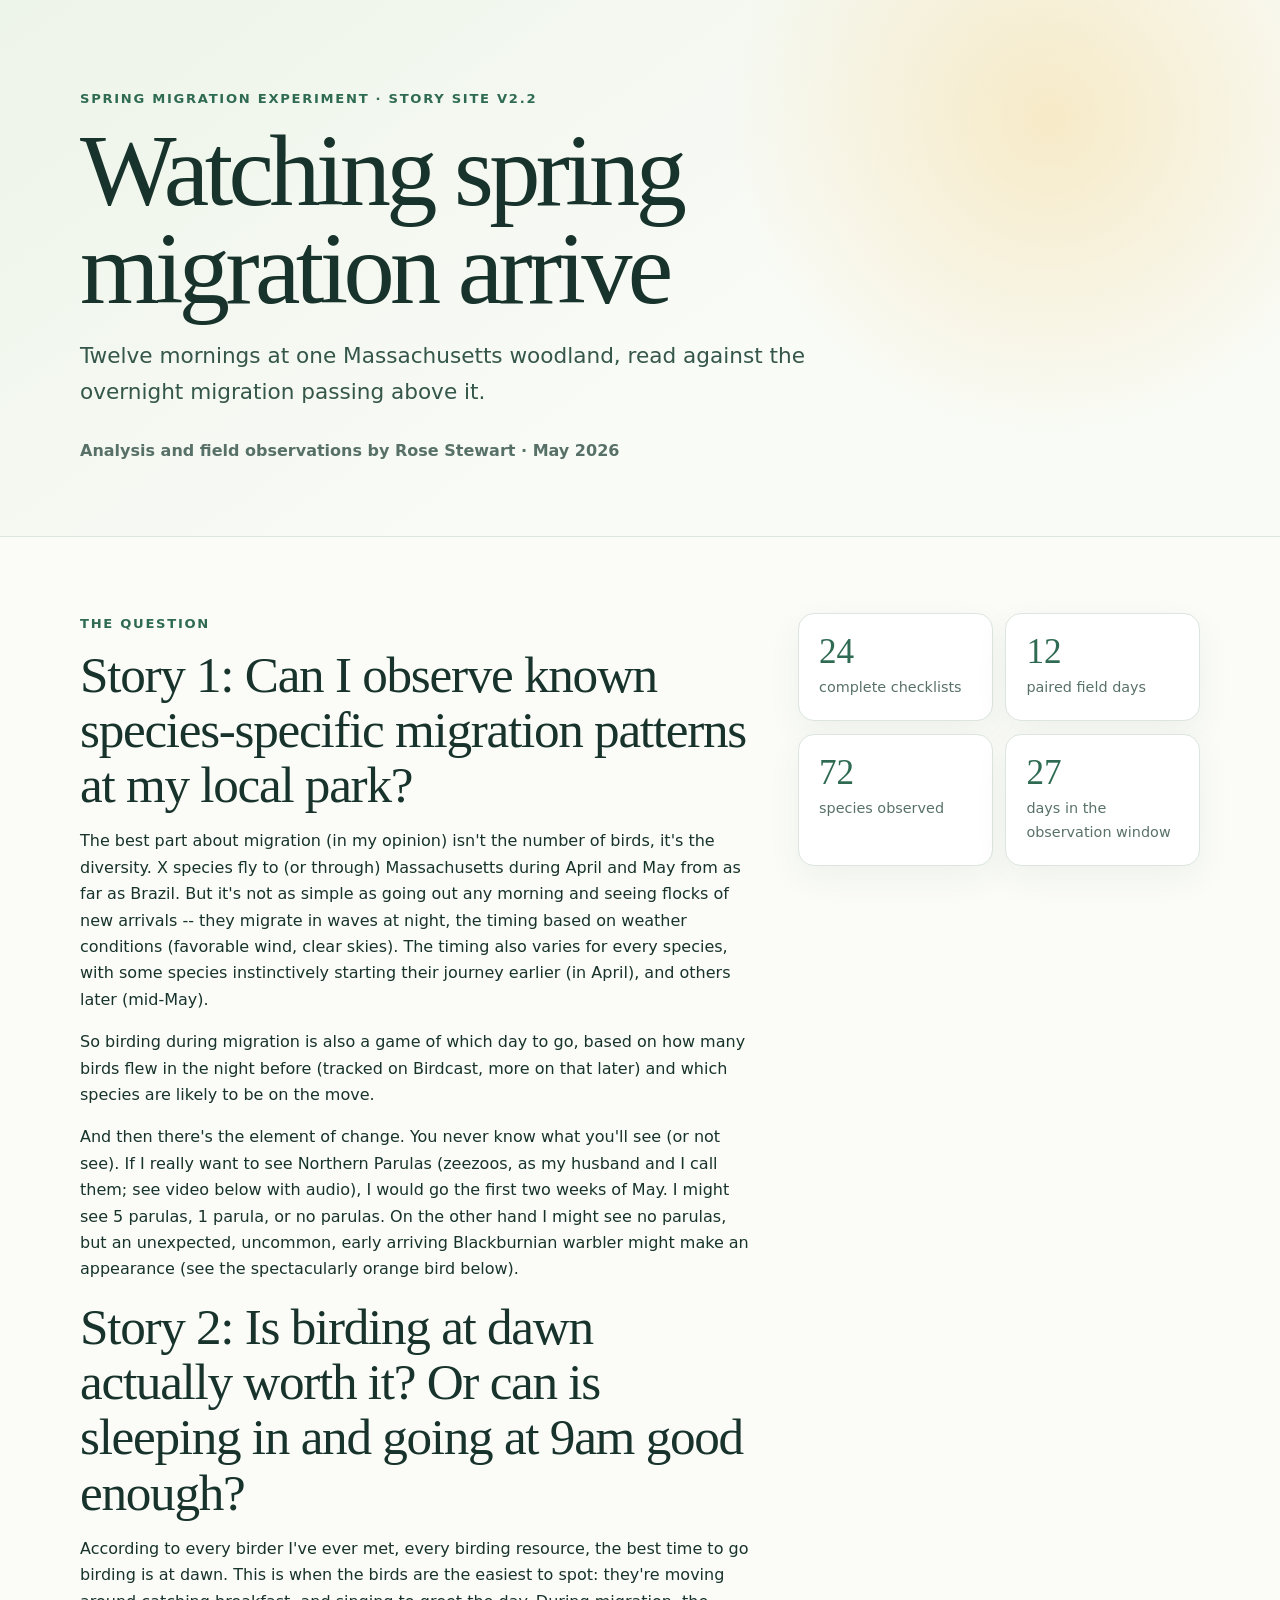
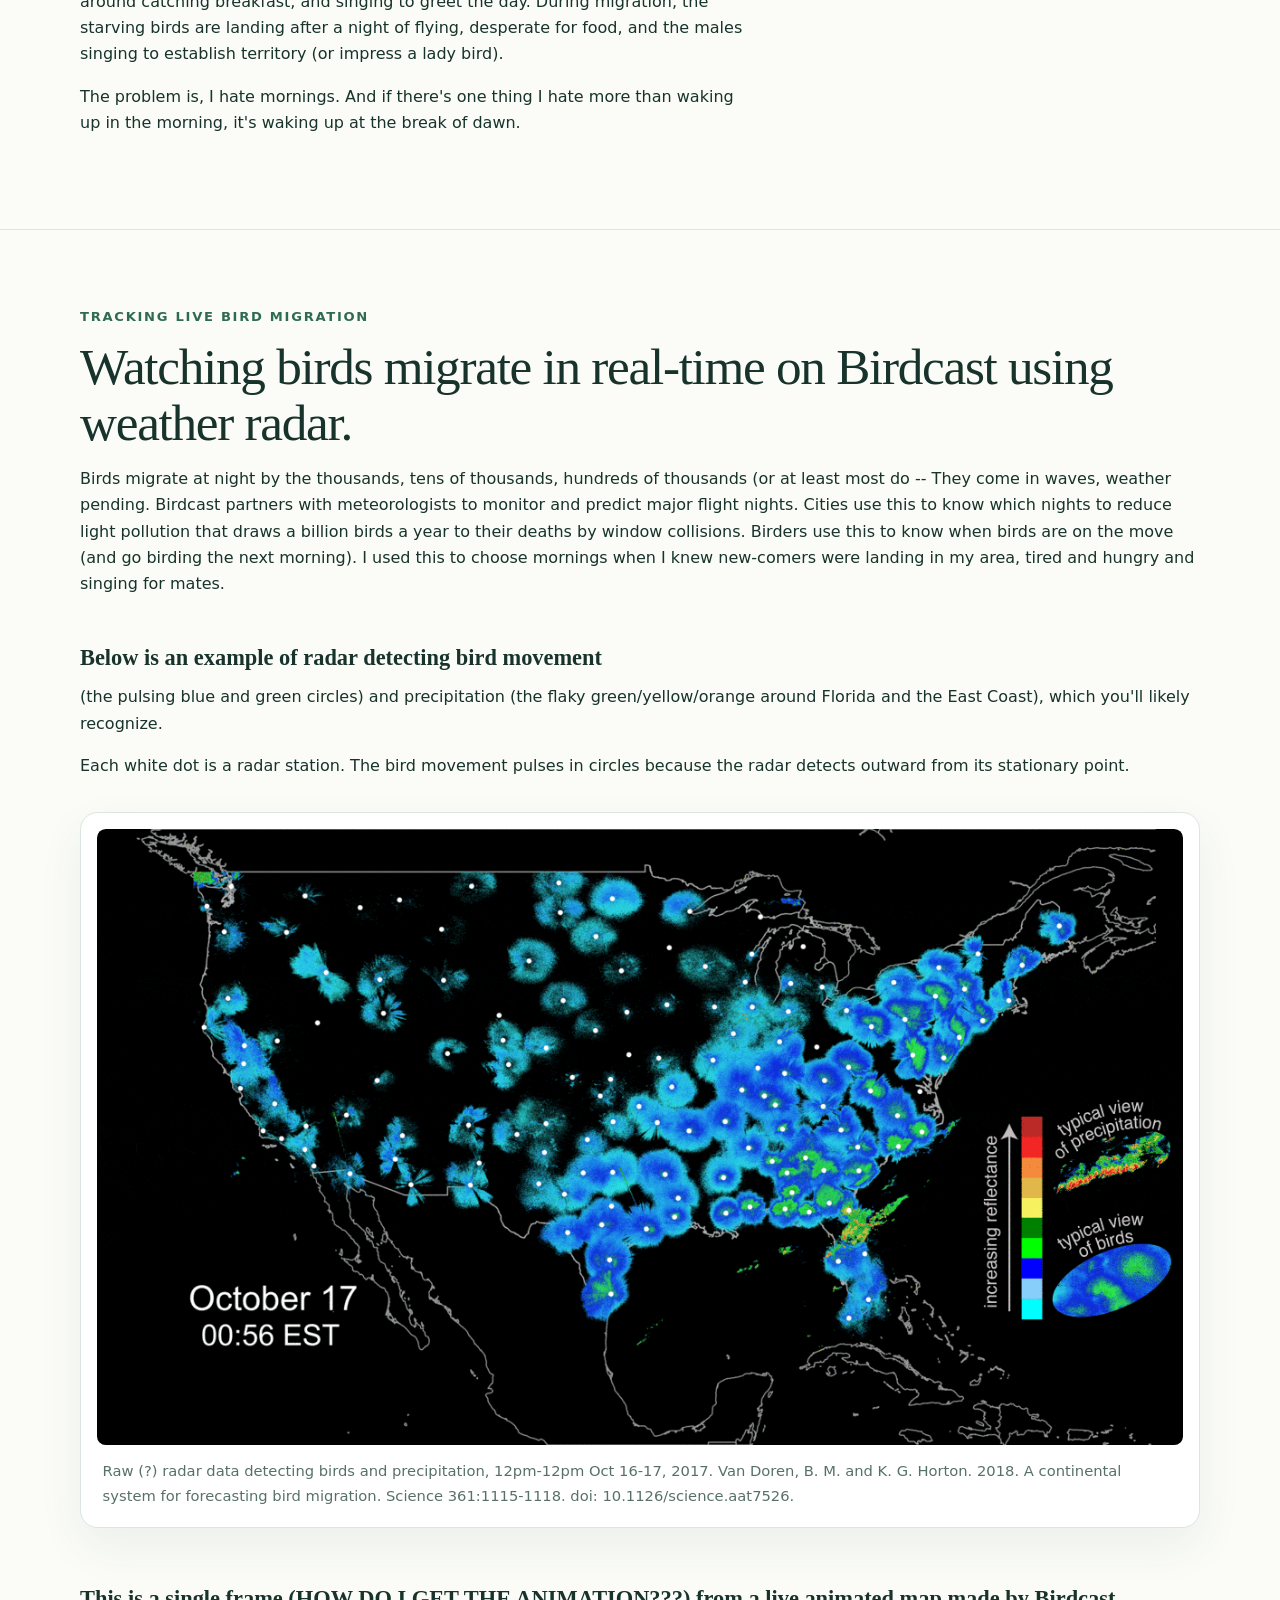
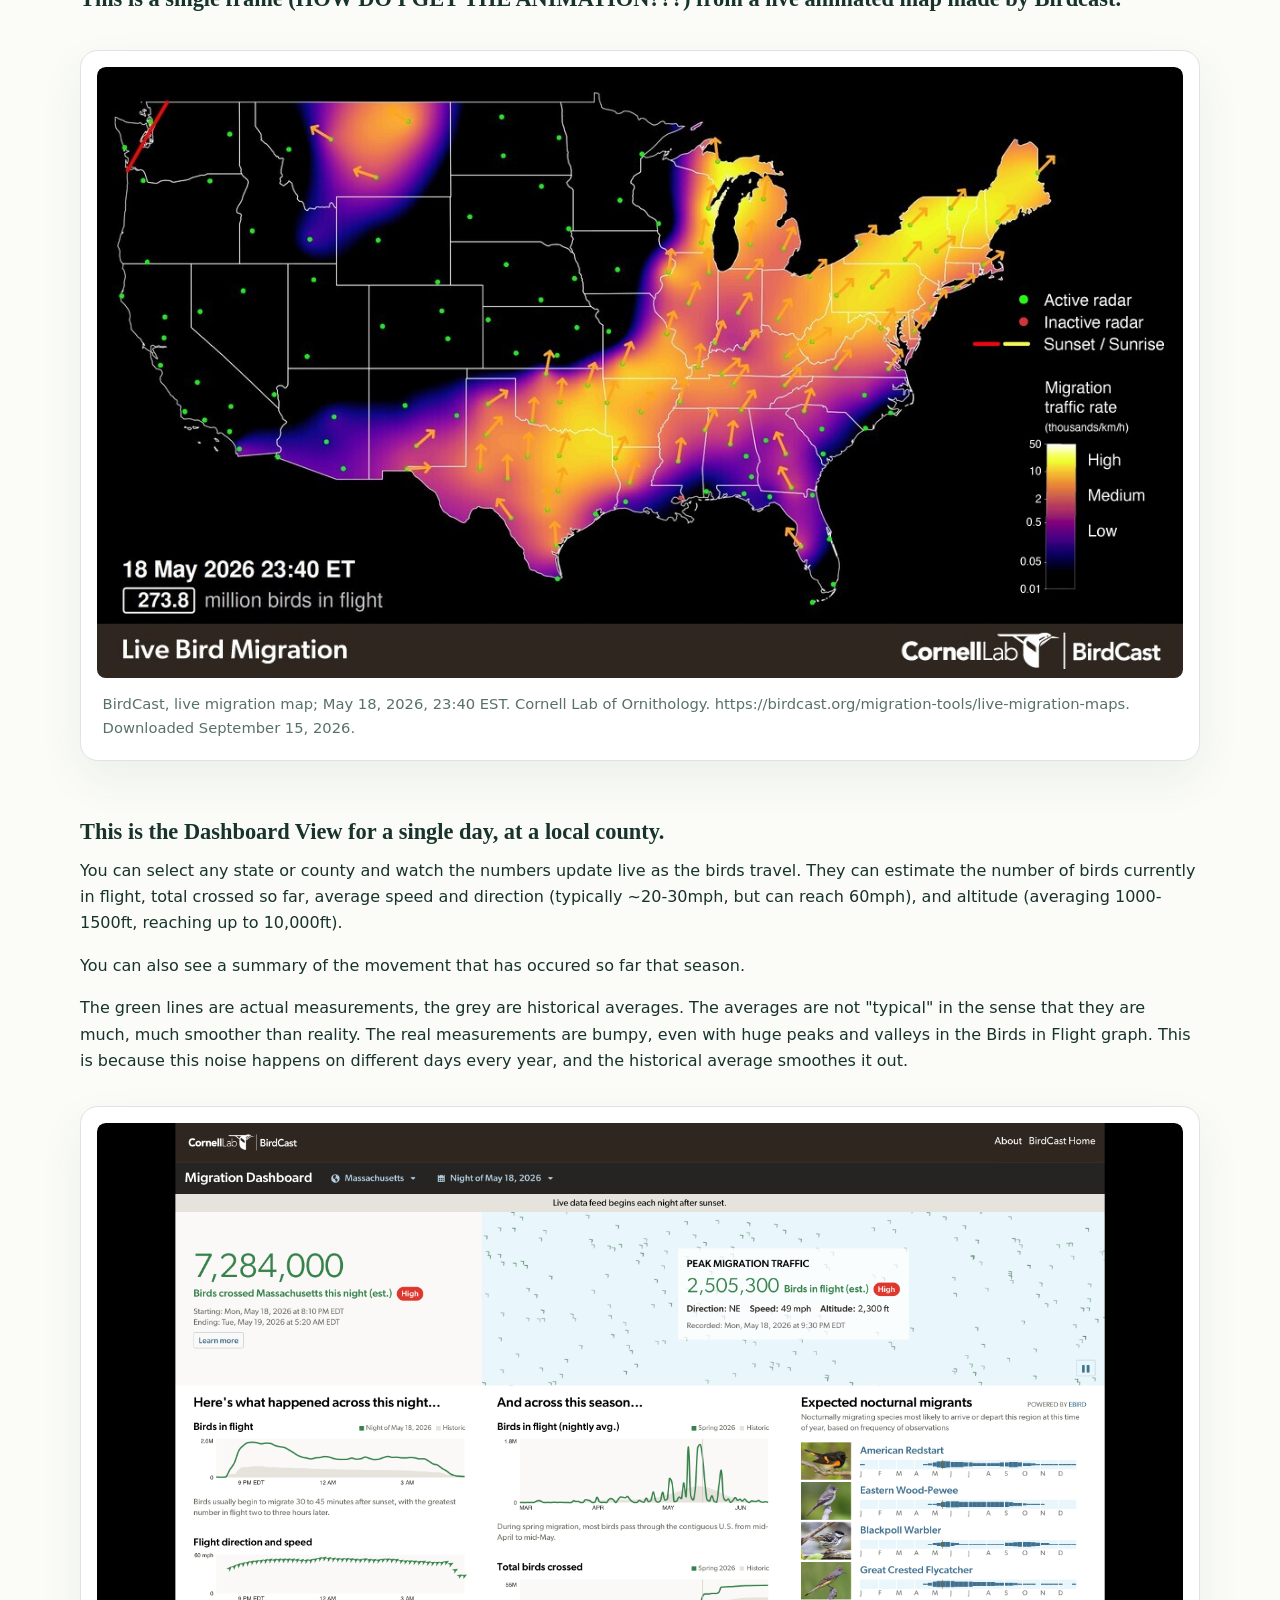
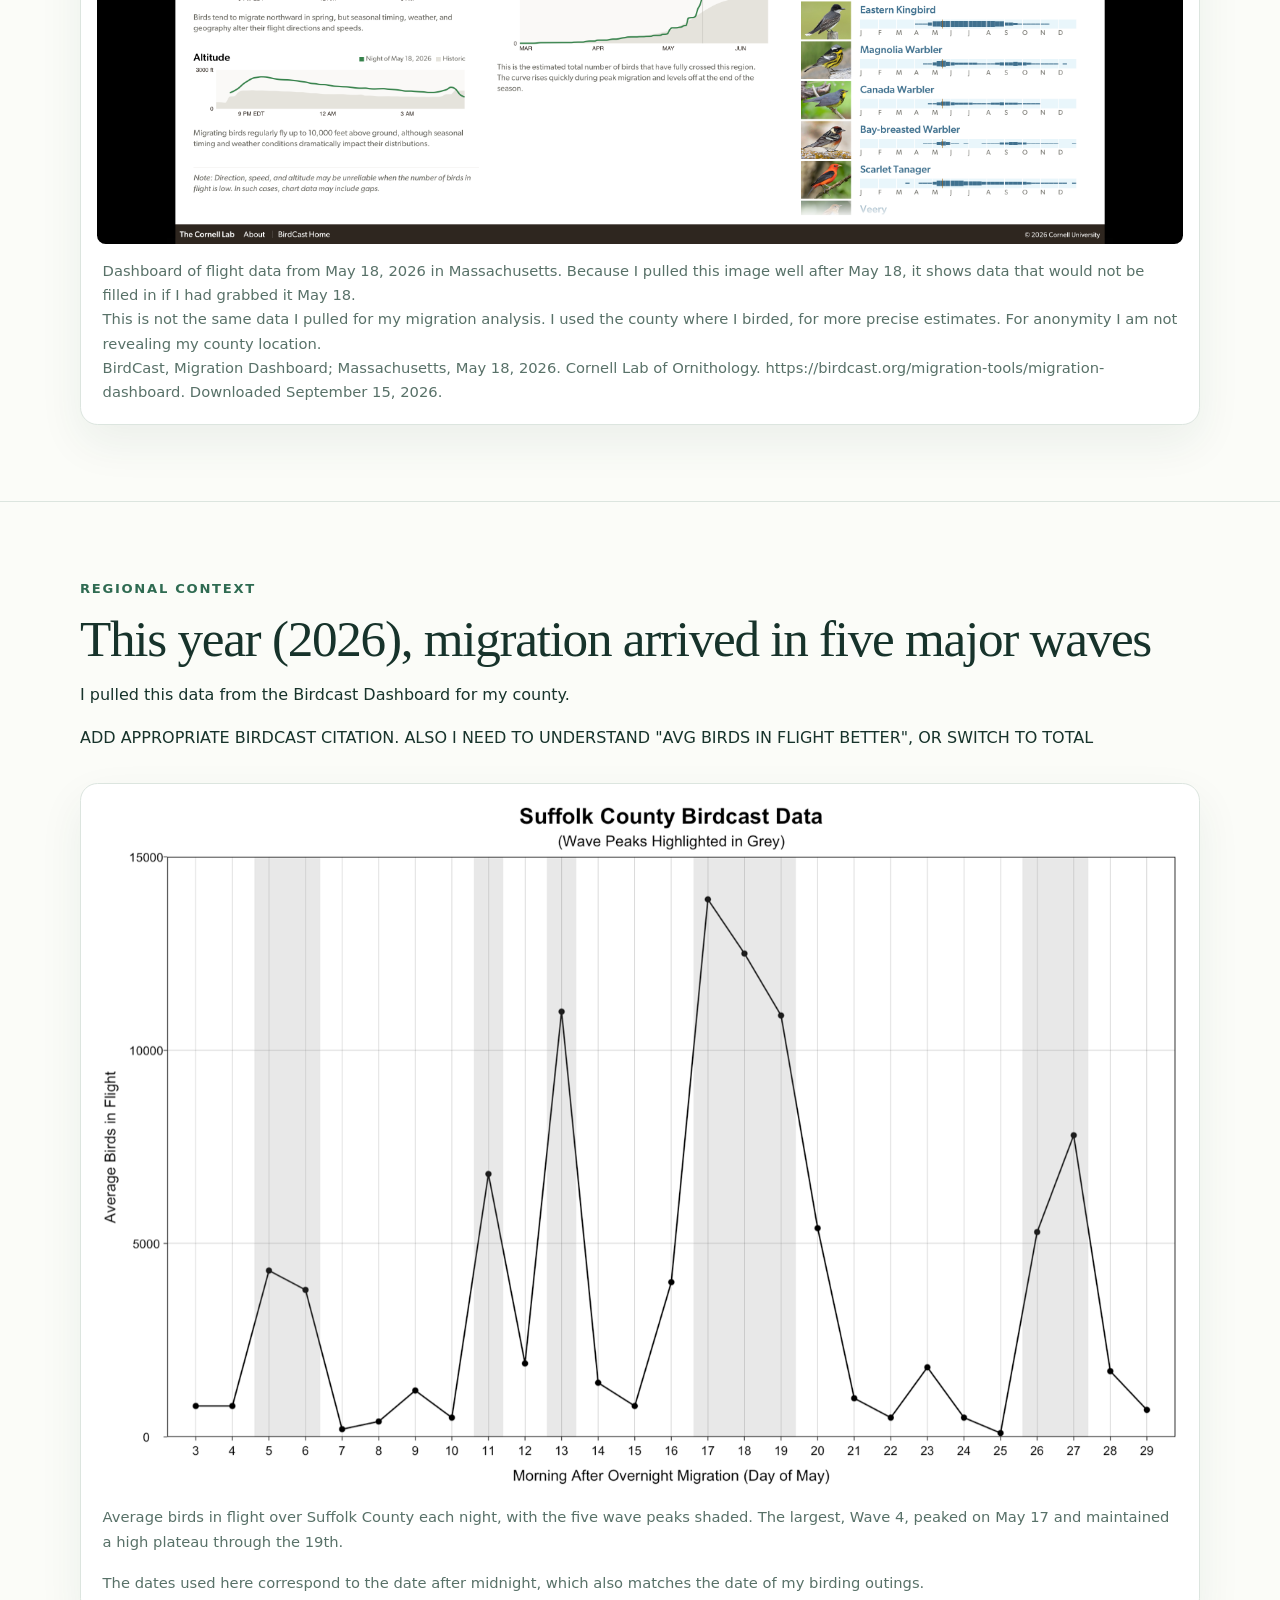
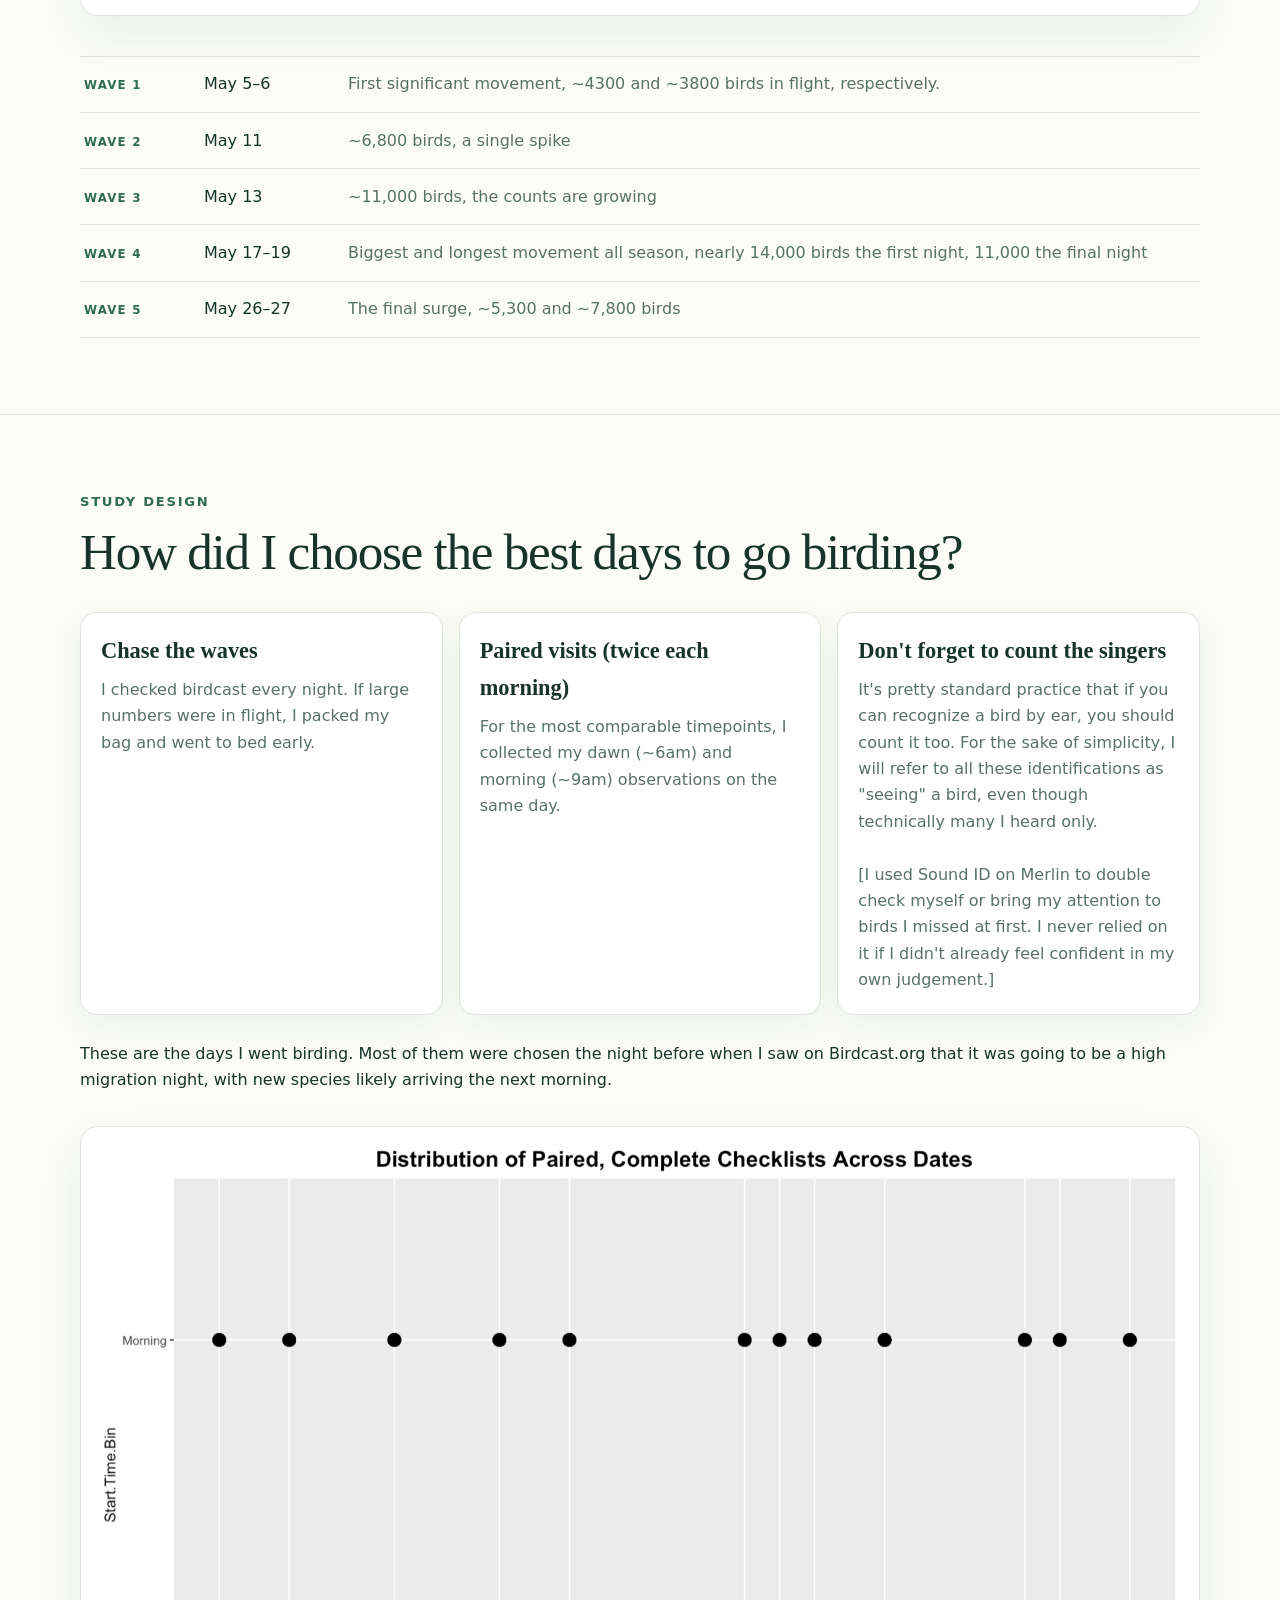
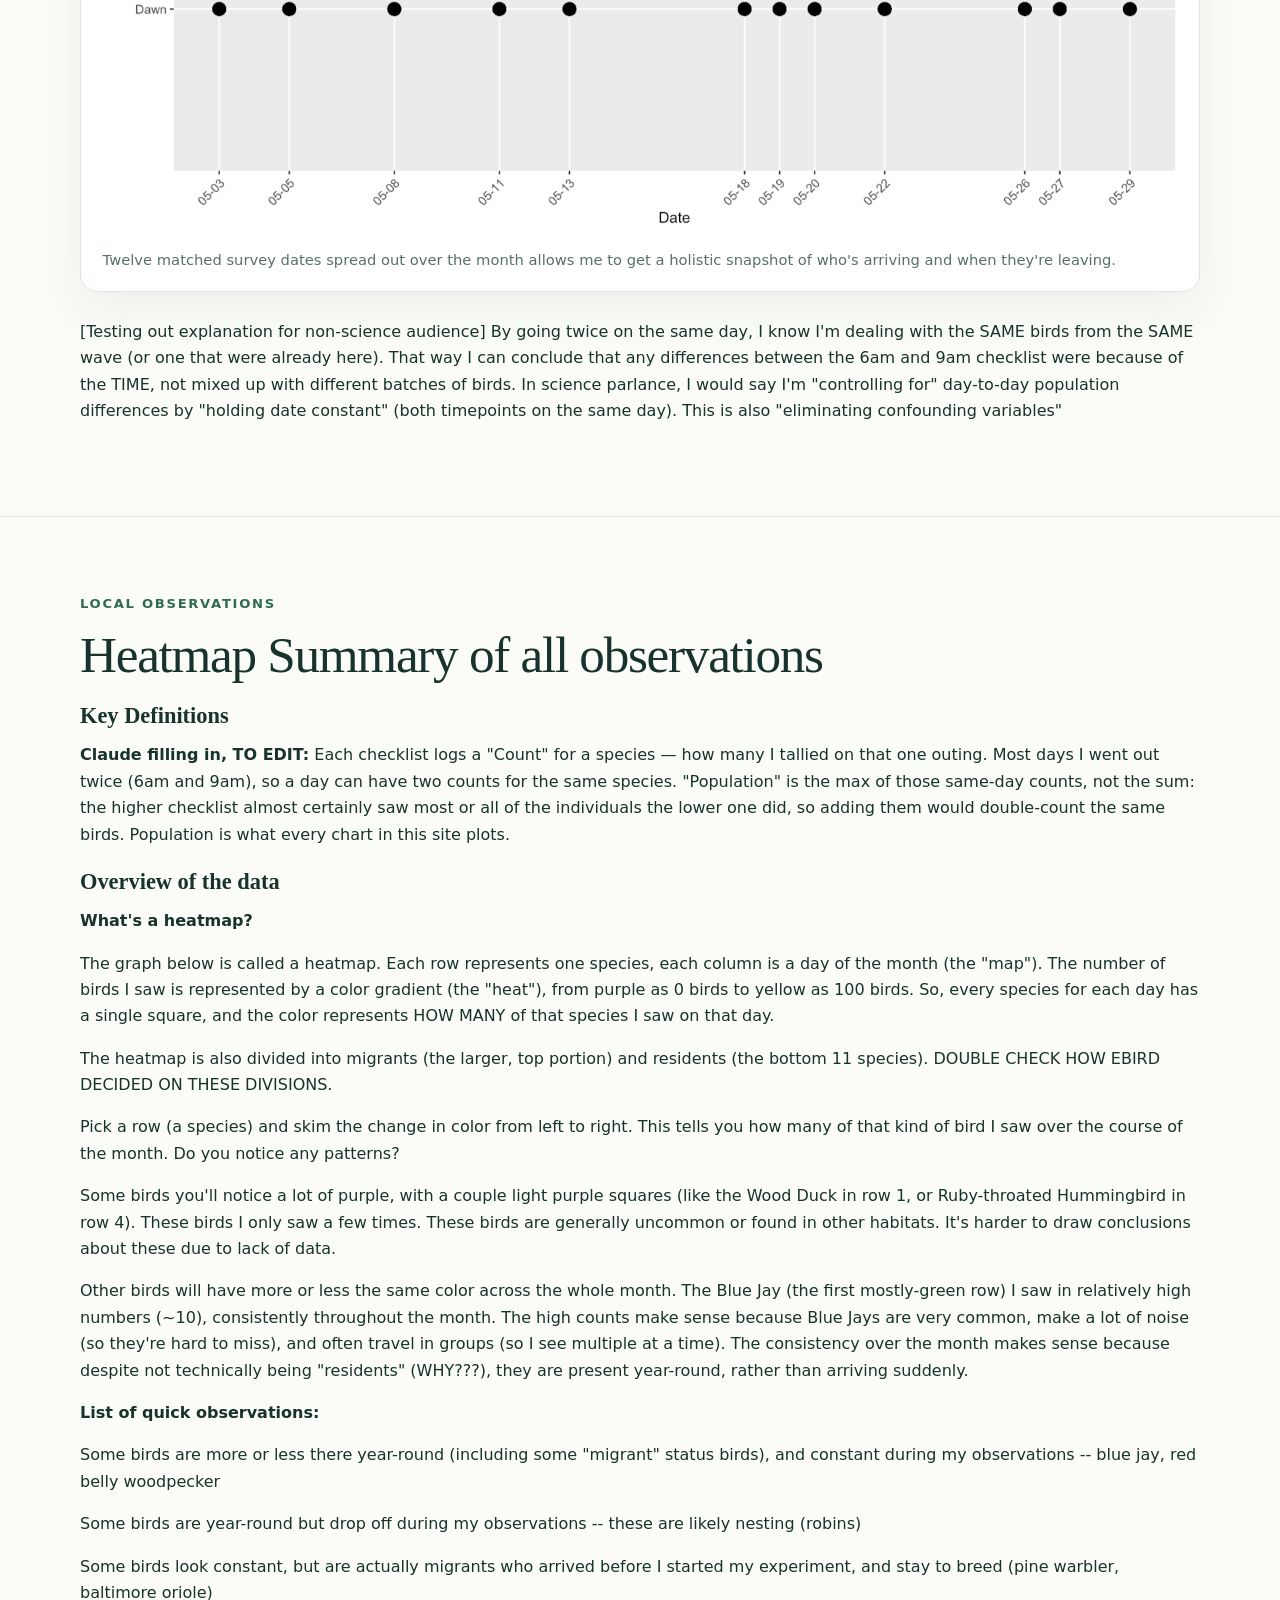
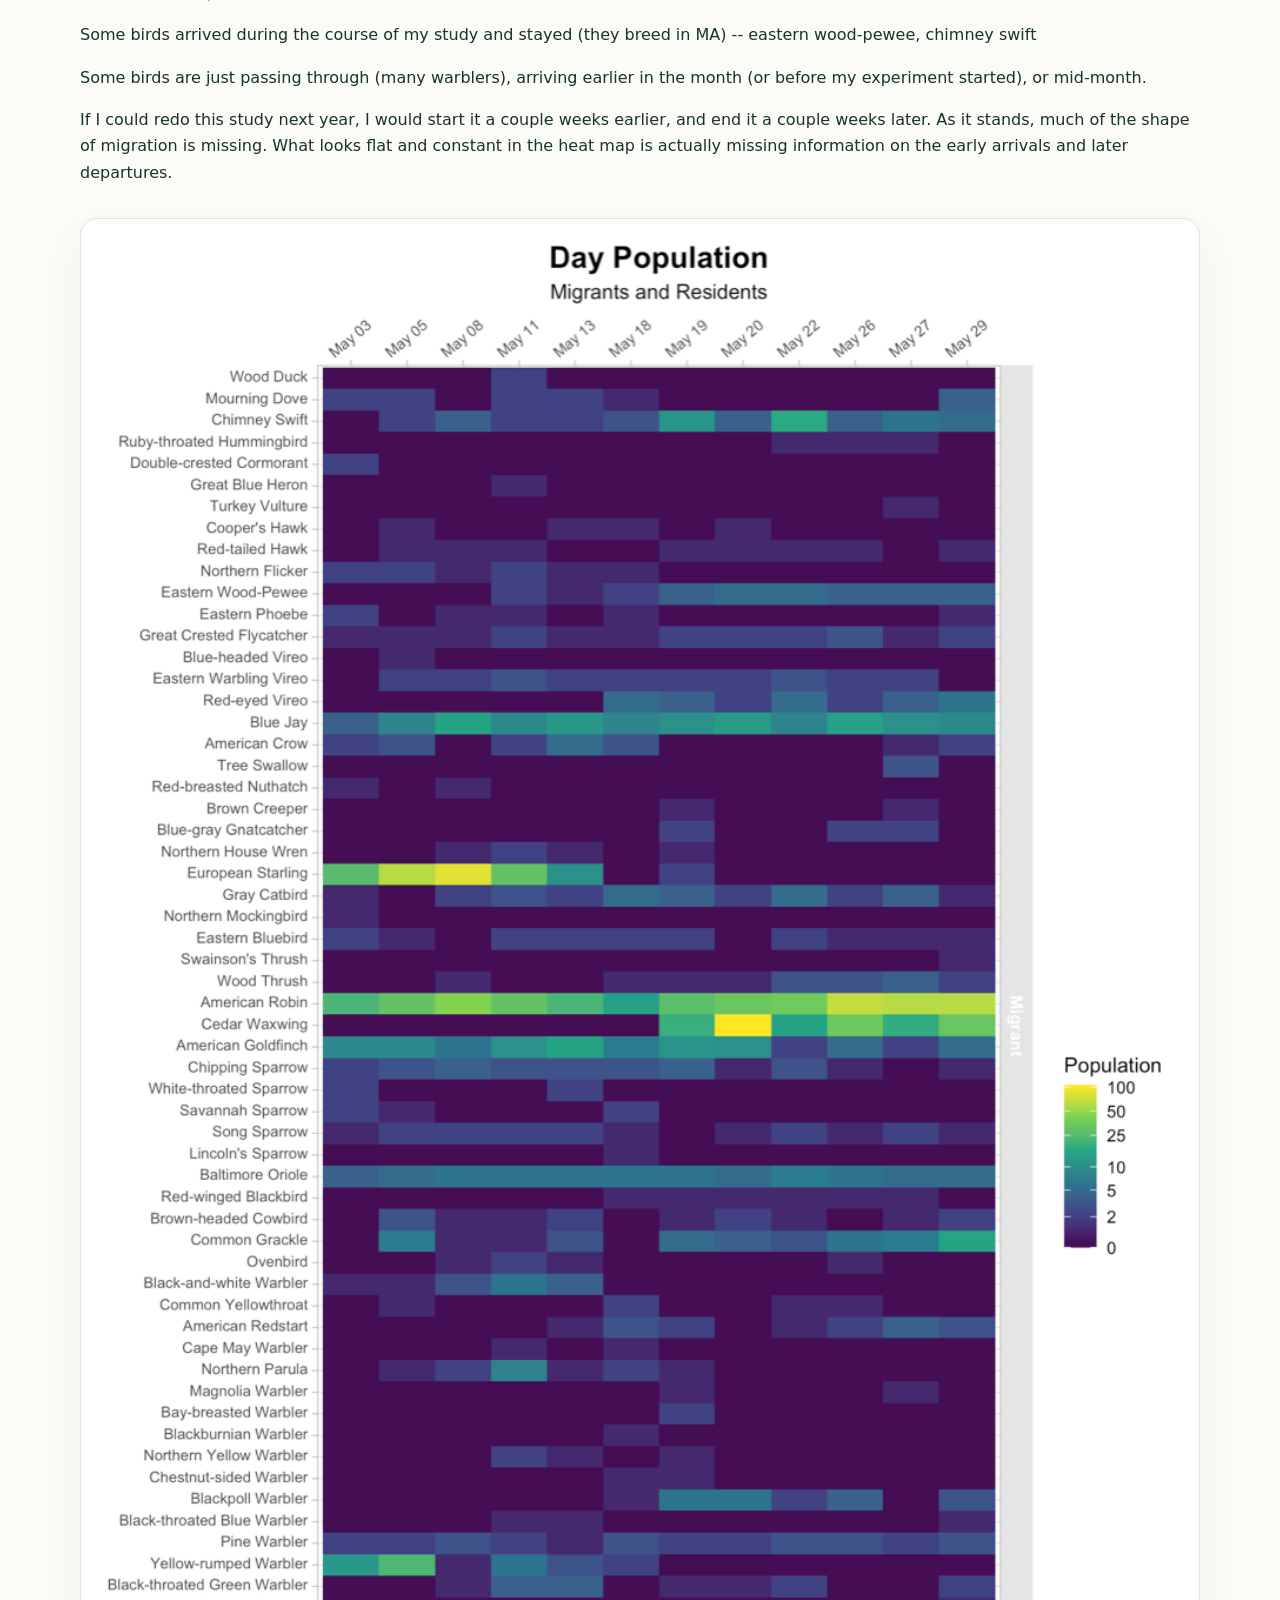
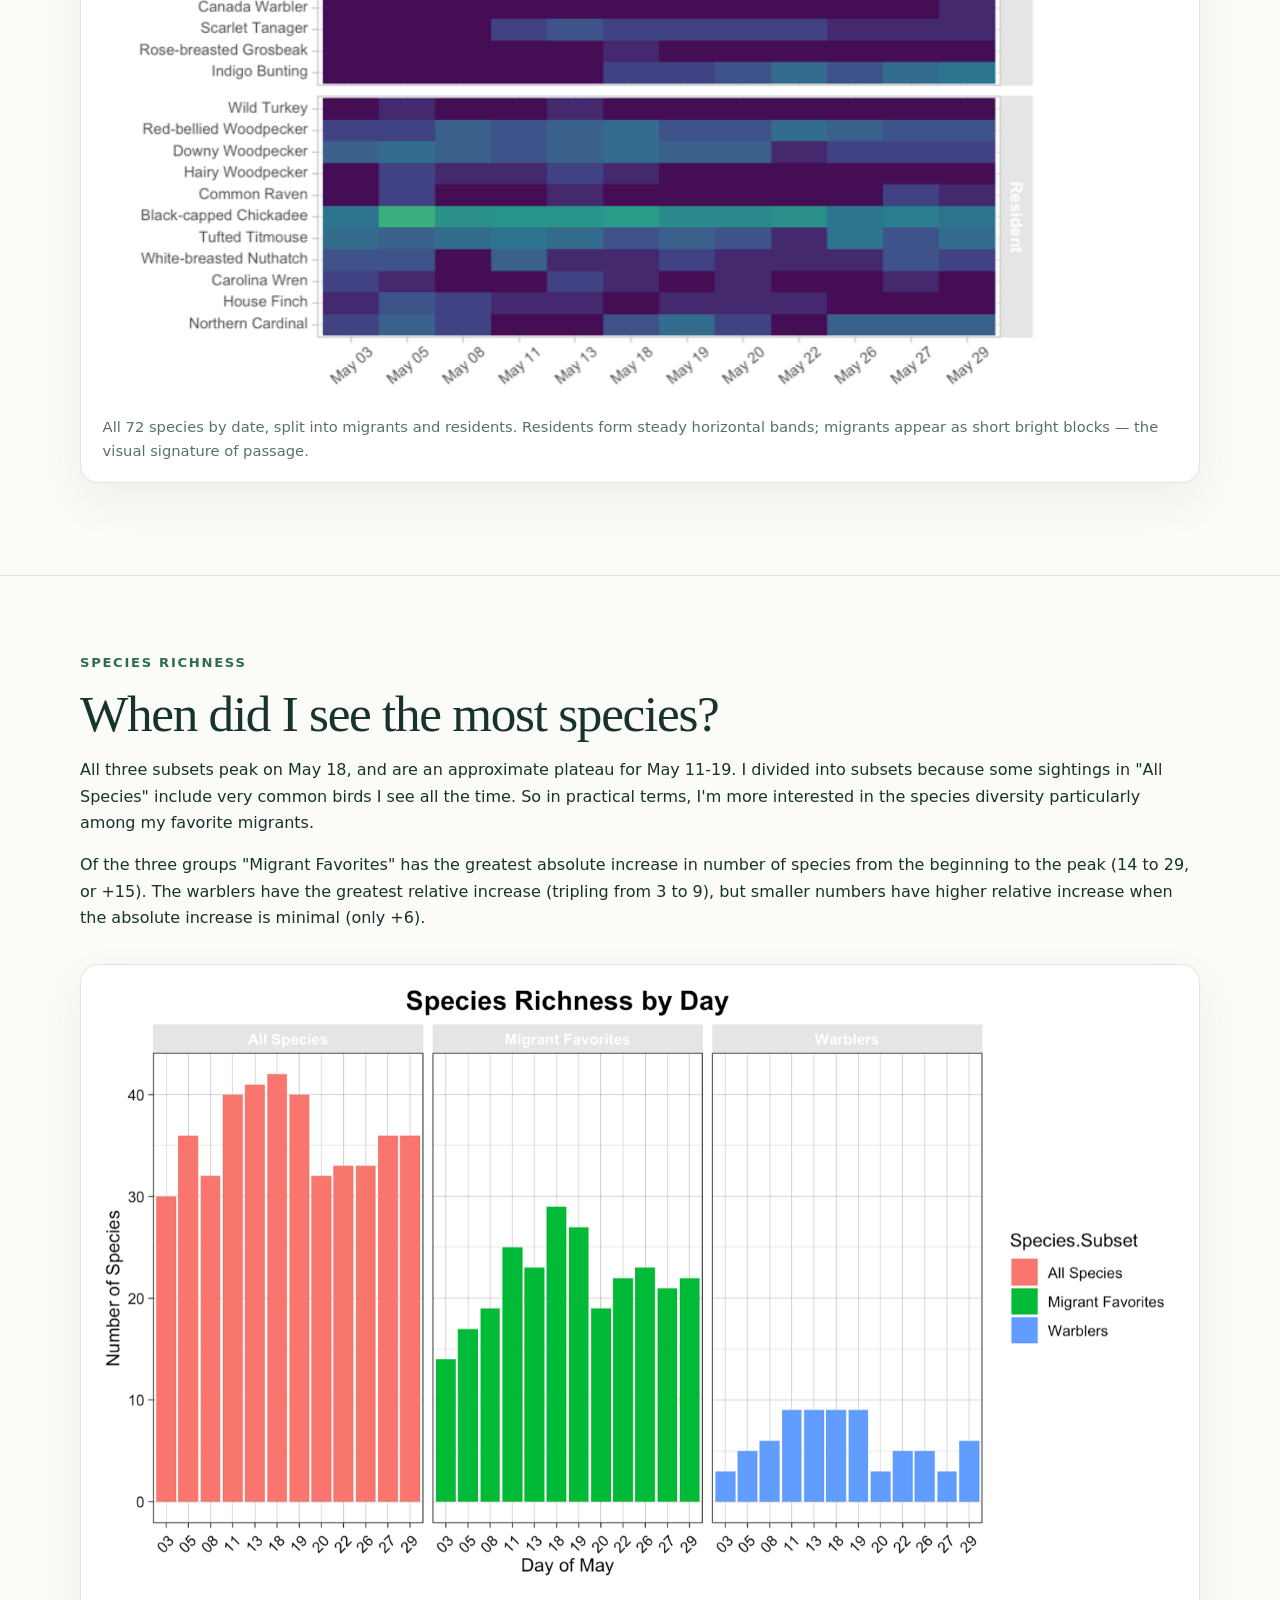
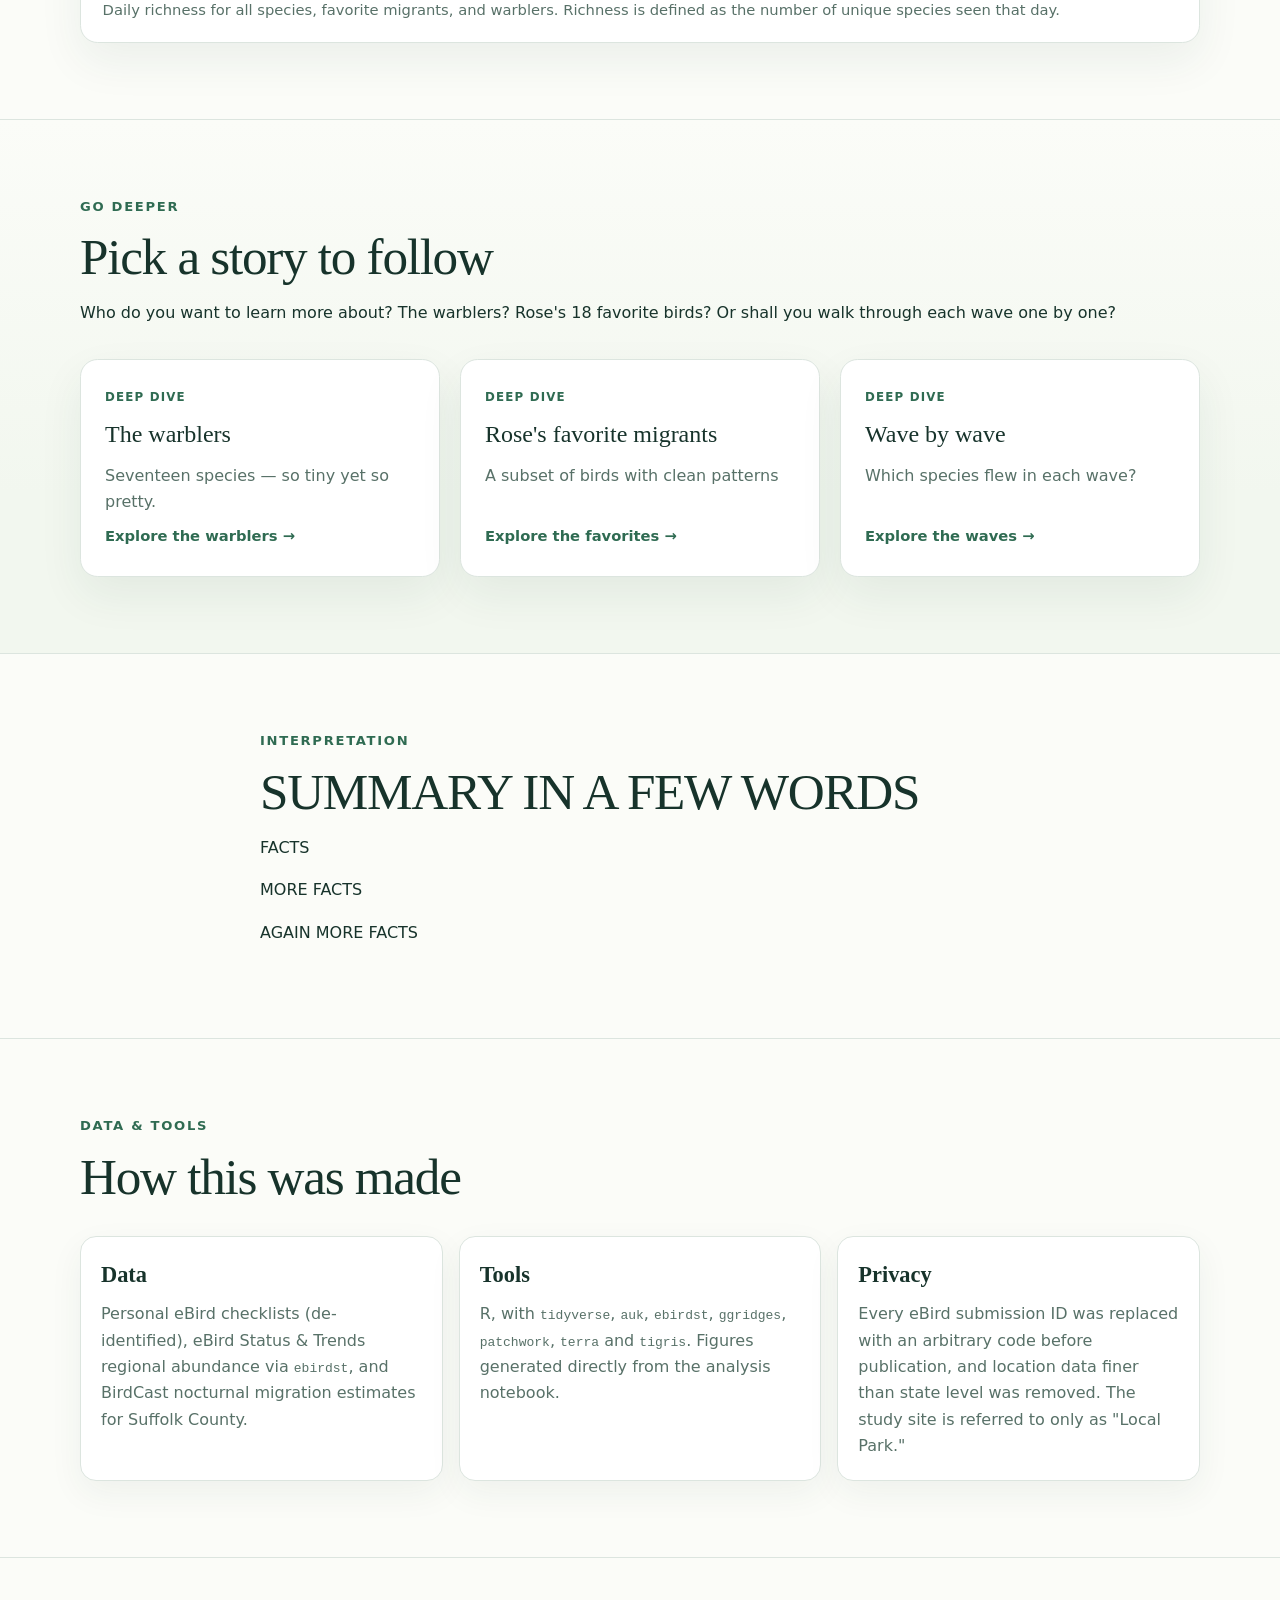
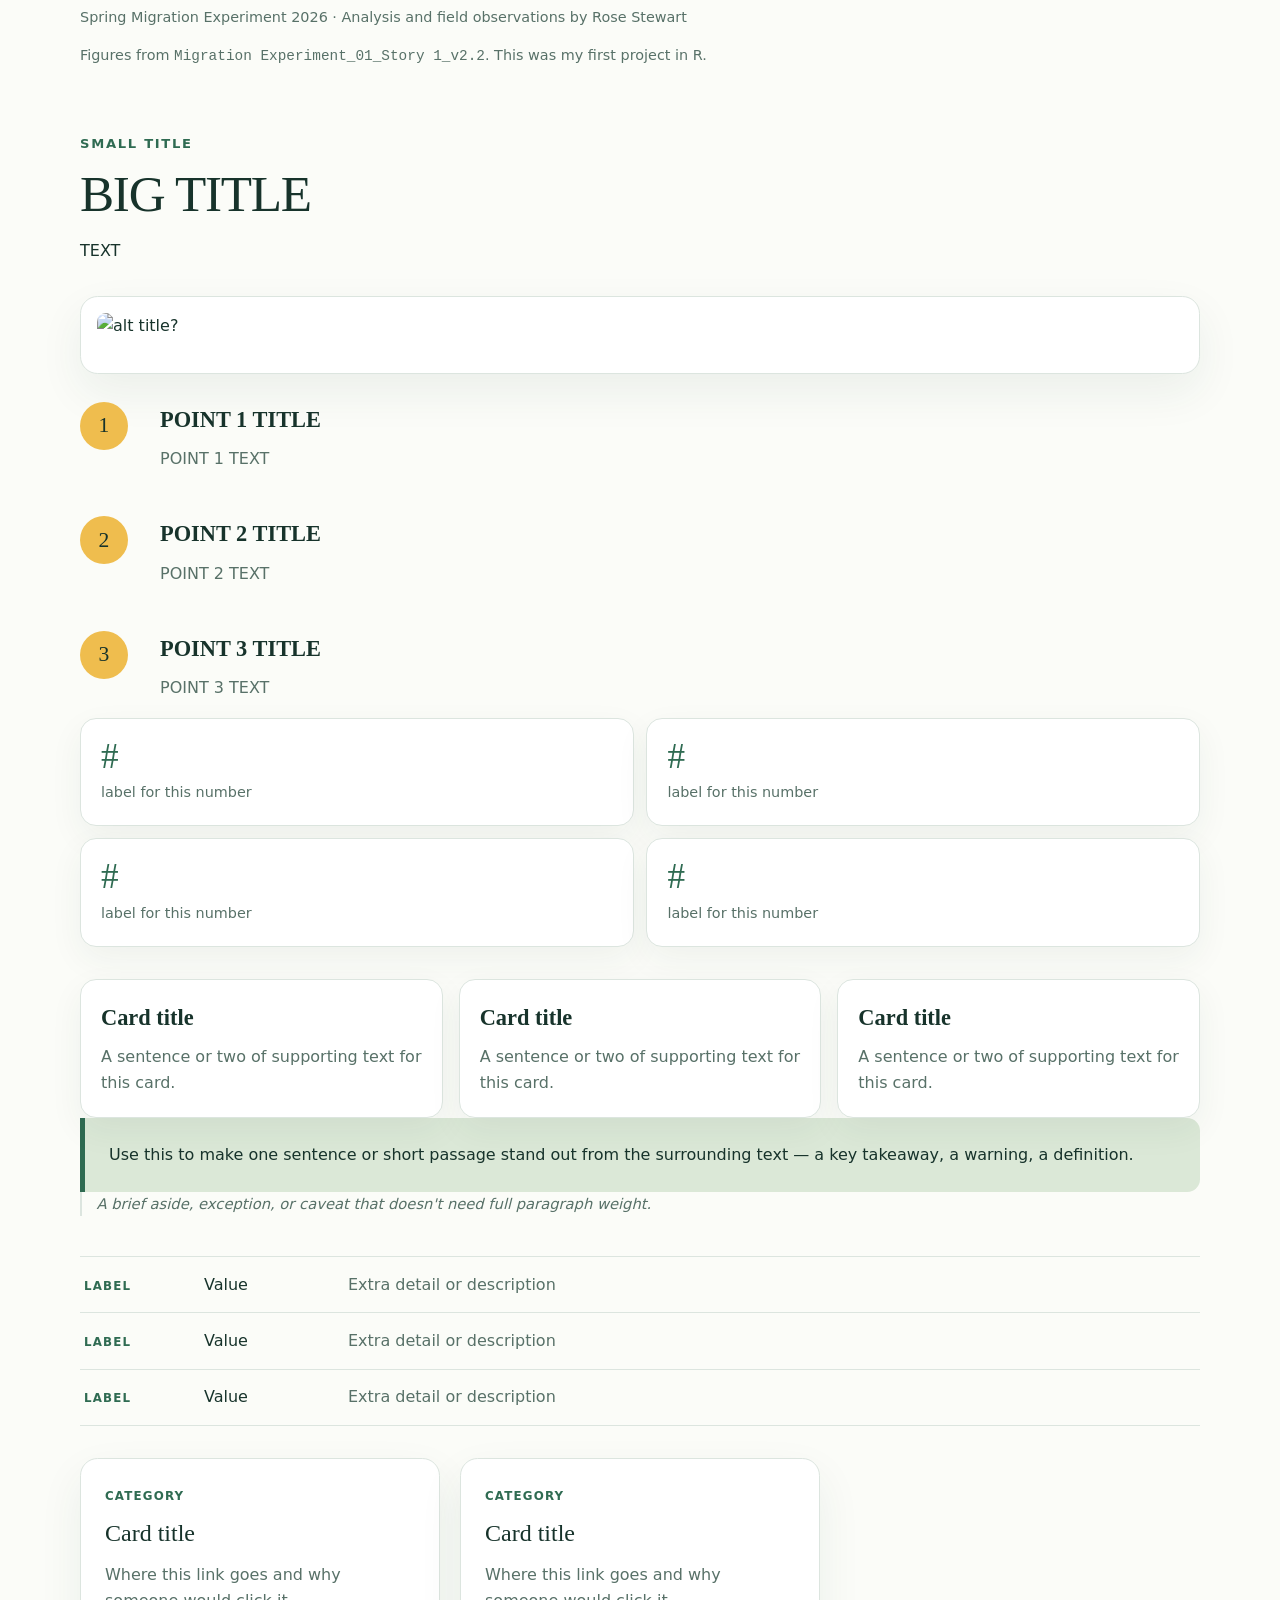
==== docs/index.html @ 9760fb6f "Rearranging so I can use github pages" ====
<!doctype html>
<html lang="en">
<head>
  <meta charset="utf-8">
  <meta name="viewport" content="width=device-width, initial-scale=1">
  <meta name="description" content="The v2.2 flat story site for Rose Stewart's spring migration experiment, based on paired eBird checklists and five BirdCast migration waves.">
  <title>Spring Migration Experiment Story Site v2.2 | Rose Stewart</title>
  <link rel="stylesheet" href="styles.css">
  <script src="story.js" defer></script>
</head>
<body>
  
<!--TITLE-->
  <header class="hero">
    <div class="wrap">
      <p class="eyebrow">Spring Migration Experiment &middot; story site v2.2</p>
      <h1>Watching spring migration arrive</h1>
      <p class="lede">Twelve mornings at one Massachusetts woodland, read against the overnight migration passing above it.</p>
      <p class="byline">Analysis and field observations by Rose Stewart &middot; May 2026</p>
    </div>
  </header>

  <main>

<!--INTRO-->
    <section>
      <div class="wrap intro">
        <div>
          <p class="eyebrow">The question</p>
          <h2>Story 1: Can I observe known species-specific migration patterns at my local park?</h2>
          <p>The best part about migration (in my opinion) isn't the number of birds, it's the diversity. X species fly to (or through) Massachusetts during April and May from as far as Brazil. But it's not as simple as going out any morning and seeing flocks of new arrivals -- they migrate in waves at night, the timing based on weather conditions (favorable wind, clear skies). The timing also varies for every species, with some species instinctively starting their journey earlier (in April), and others later (mid-May). </p>
          <p>So birding during migration is also a game of which day to go, based on how many birds flew in the night before (tracked on Birdcast, more on that later) and which species are likely to be on the move. </p>
          <p>And then there's the element of change. You never know what you'll see (or not see). If I really want to see Northern Parulas (zeezoos, as my husband and I call them; see video below with audio), I would go the first two weeks of May. I might see 5 parulas, 1 parula, or no parulas. On the other hand I might see no parulas, but an unexpected, uncommon, early arriving Blackburnian warbler might make an appearance (see the spectacularly orange bird below).</p>
          
          <h2>Story 2: Is birding at dawn actually worth it? Or can is sleeping in and going at 9am good enough?</h2>
          <p>According to every birder I've ever met, every birding resource, the best time to go birding is at dawn. This is when the birds are the easiest to spot: they're moving around catching breakfast, and singing to greet the day. During migration, the starving birds are landing after a night of flying, desperate for food, and the males singing to establish territory (or impress a lady bird). </p>
          <p>The problem is, I hate mornings. And if there's one thing I hate more than waking up in the morning, it's waking up at the break of dawn. </p>
        </div>
        <div class="stats" aria-label="Study summary">
          <div class="stat"><strong>24</strong><span>complete checklists</span></div>
          <div class="stat"><strong>12</strong><span>paired field days</span></div>
          <div class="stat"><strong>72</strong><span>species observed</span></div>
          <div class="stat"><strong>27</strong><span>days in the observation window</span></div>
        </div>
      </div>
    </section>


<!--BACKGROUND: BIRDCAST SCIENCE-->
    <section>
      <div class="wrap">
        <p class="eyebrow">Tracking live bird migration</p>
        <h2>Watching birds migrate in real-time on Birdcast using weather radar.</h2>
        <p>Birds migrate at night by the thousands, tens of thousands, hundreds of thousands (or at least most do -- They come in waves, weather pending. Birdcast partners with meteorologists to monitor and predict major flight nights. Cities use this to know which nights to reduce light pollution that draws a billion birds a year to their deaths by window collisions. Birders use this to know when birds are on the move (and go birding the next morning). I used this to choose mornings when I knew new-comers were landing in my area, tired and hungry and singing for mates.</p>
        
        <br>
        <h3>Below is an example of radar detecting bird movement</h3>
        <p>(the pulsing blue and green circles) and precipitation (the flaky green/yellow/orange around Florida and the East Coast), which you'll likely recognize.</p>
         <p>Each white dot is a radar station. The bird movement pulses in circles because the radar detects outward from its stationary point.</p>
        <figure class="figure">
          <img src="assets/Radar-and-Birds-Animation.gif" alt="" loading="lazy">
          <figcaption> Raw (?) radar data detecting birds and precipitation, 12pm-12pm Oct 16-17, 2017. Van Doren, B. M. and K. G. Horton. 2018. A continental system for forecasting bird migration. Science 361:1115-1118. doi: 10.1126/science.aat7526.</figcaption>
        </figure>
        <br>
        
        <br>
        <h3>This is a single frame (HOW DO I GET THE ANIMATION???) from a live animated map made by Birdcast.</h3>
        <figure class="figure">
          <img src="assets/Birdcast_Live Map_May 18 2026.png" alt="" loading="lazy">
          <figcaption>BirdCast, live migration map; May 18, 2026, 23:40 EST. Cornell Lab of Ornithology. https://birdcast.org/migration-tools/live-migration-maps. Downloaded September 15, 2026.</figcaption>
        </figure>
        <br>
        
        <br>
        <h3>This is the Dashboard View for a single day, at a local county.</h3>
        <p>You can select any state or county and watch the numbers update live as the birds travel. They can estimate the number of birds currently in flight, total crossed so far, average speed and direction (typically ~20-30mph, but can reach 60mph), and altitude (averaging 1000-1500ft, reaching up to 10,000ft). </p>
        <p>You can also see a summary of the movement that has occured so far that season.</p>
        <p>The green lines are actual measurements, the grey are historical averages. The averages are not "typical" in the sense that they are much, much smoother than reality. The real measurements are bumpy, even with huge peaks and valleys in the Birds in Flight graph. This is because this noise happens on different days every year, and the historical average smoothes it out.</p>
        <figure class="figure">
          <img src="assets/Birdcast_Dashboard_May-18-2026.png" alt="" loading="lazy">
          <figcaption>Dashboard of flight data from May 18, 2026 in Massachusetts. Because I pulled this image well after May 18, it shows data that would not be filled in if I had grabbed it May 18.
            <br>This is not the same data I pulled for my migration analysis. I used the county where I birded, for more precise estimates. For anonymity I am not revealing my county location.
            <br>BirdCast, Migration Dashboard; Massachusetts, May 18, 2026. Cornell Lab of Ornithology. 
          https://birdcast.org/migration-tools/migration-dashboard. Downloaded September 15, 2026.</figcaption>
        </figure>
      </div>
    </section>

 <!--BACKGROUND: BIRDCAST THIS YEAR--> 
    <section>
      <div class="wrap">
        <p class="eyebrow">Regional context</p>
        <h2>This year (2026), migration arrived in five major waves</h2>
        <p>I pulled this data from the Birdcast Dashboard for my county.</p>
        <p>ADD APPROPRIATE BIRDCAST CITATION. ALSO I NEED TO UNDERSTAND "AVG BIRDS IN FLIGHT BETTER", OR SWITCH TO TOTAL</p>
        <figure class="figure">
          <img src="assets/birdcast-waves.png" alt="Line chart of average birds in flight over Suffolk County during May, with five migration waves shaded in grey." loading="lazy">
          <figcaption>Average birds in flight over Suffolk County each night, with the five wave peaks shaded. The largest, Wave&nbsp;4, peaked on May 17 and maintained a high plateau through the 19th.</figcaption>
          <figcaption>The dates used here correspond to the date after midnight, which also matches the date of my birding outings.</figcaption>
        </figure>
        <div class="wave-table">
          <div class="wave-row"><span class="wave-tag">Wave 1</span><span>May 5&ndash;6</span><span class="muted">First significant movement, ~4300 and ~3800 birds in flight, respectively.</span></div>
          <div class="wave-row"><span class="wave-tag">Wave 2</span><span>May 11</span><span class="muted">~6,800 birds, a single spike </span></div>
          <div class="wave-row"><span class="wave-tag">Wave 3</span><span>May 13</span><span class="muted">~11,000 birds, the counts are growing</span></div>
          <div class="wave-row"><span class="wave-tag">Wave 4</span><span>May 17&ndash;19</span><span class="muted">Biggest and longest movement all season, nearly 14,000 birds the first night, 11,000 the final night</span></div>
          <div class="wave-row"><span class="wave-tag">Wave 5</span><span>May 26&ndash;27</span><span class="muted">The final surge, ~5,300 and ~7,800 birds</span></div>
        </div>
      </div>
    </section>

<!--BACKGROUND: STUDY DESIGN-->
    <section>
          <div class="wrap">
            <p class="eyebrow">Study design</p>
            <h2>How did I choose the best days to go birding?</h2>
            <div class="methods">
              <article class="method">
                <h3>Chase the waves</h3>
                <p>I checked birdcast every night. If large numbers were in flight, I packed my bag and went to bed early.</p>
              </article>
              <article class="method">
                <h3>Paired visits (twice each morning)</h3>
                <p>For the most comparable timepoints, I collected my dawn (~6am) and morning (~9am) observations on the same day.</p>
              </article>
              <article class="method">
                <h3>Don't forget to count the singers</h3>
                <p>It's pretty standard practice that if you can recognize a bird by ear, you should count it too. For the sake of simplicity, I will refer to all these identifications as "seeing" a bird, even though technically many I heard only.</p>
                <p> <br>[I used Sound ID on Merlin to double check myself or bring my attention to birds I missed at first. I never relied on it if I didn't already feel confident in my own judgement.]</p>
              </article>
            </div>
            <p><br>These are the days I went birding. Most of them were chosen the night before when I saw on Birdcast.org that it was going to be a high migration night, with new species likely arriving the next morning. </p>
            <figure class="figure">
              <img src="assets/survey-schedule.png" alt="Twelve dates in May, to watch them come and go" loading="lazy">
              <figcaption>Twelve matched survey dates spread out over the month allows me to get a holistic snapshot of who's arriving and when they're leaving.</figcaption>
            </figure>
            <p><br> [Testing out explanation for non-science audience] By going twice on the same day, I know I'm dealing with the SAME birds from the SAME wave (or one that were already here). That way I can conclude that any differences between the 6am and 9am checklist were because of the TIME, not mixed up with different batches of birds. In science parlance, I would say I'm "controlling for" day-to-day population differences by "holding date constant" (both timepoints on the same day). This is also "eliminating confounding variables"</p>
          
          </div>
    </section>




<!--RESULTS: 3 POINTS, INTRO HEAT MAP-->
    <section>
      <div class="wrap">
        <p class="eyebrow">Local observations</p>
        <h2>Heatmap Summary of all observations</h2>
        <h3>Key Definitions</h3>
        <p><strong>Claude filling in, TO EDIT:</strong> Each checklist logs a "Count" for a species &mdash; how many I tallied on that one outing. Most days I went out twice (6am and 9am), so a day can have two counts for the same species. "Population" is the max of those same-day counts, not the sum: the higher checklist almost certainly saw most or all of the individuals the lower one did, so adding them would double-count the same birds. Population is what every chart in this site plots.</p>
        <h3>Overview of the data</h3>
        <p><strong>What's a heatmap?</strong></p>
        <p>The graph below is called a heatmap. Each row represents one species, each column is a day of the month (the "map"). The number of birds I saw is represented by a color gradient (the "heat"), from purple as 0 birds to yellow as 100 birds. So, every species for each day has a single square, and the color represents HOW MANY of that species I saw on that day.</p>
        <p>The heatmap is also divided into migrants (the larger, top portion) and residents (the bottom 11 species). DOUBLE CHECK HOW EBIRD DECIDED ON THESE DIVISIONS. </p>
        <p>Pick a row (a species) and skim the change in color from left to right. This tells you how many of that kind of bird I saw over the course of the month. Do you notice any patterns? </p>
        <p>Some birds you'll notice a lot of purple, with a couple light purple squares (like the Wood Duck in row 1, or Ruby-throated Hummingbird in row 4). These birds I only saw a few times. These birds are generally uncommon or found in other habitats. It's harder to draw conclusions about these due to lack of data.</p>
        <p>Other birds will have more or less the same color across the whole month. The Blue Jay (the first mostly-green row) I saw in relatively high numbers (~10), consistently throughout the month. The high counts make sense because Blue Jays are very common, make a lot of noise (so they're hard to miss), and often travel in groups (so I see multiple at a time). The consistency over the month makes sense because despite not technically being "residents" (WHY???), they are present year-round, rather than arriving suddenly.</p>
        <p><strong>List of quick observations:</strong></p>
        <p>Some birds are more or less there year-round (including some "migrant" status birds), and constant during my observations -- blue jay, red belly woodpecker</p>
        <p>Some birds are year-round but drop off during my observations -- these are likely nesting (robins)</p>
        <p>Some birds look constant, but are actually migrants who arrived before I started my experiment, and stay to breed (pine warbler, baltimore oriole)</p>
        <p>Some birds arrived during the course of my study and stayed (they breed in MA) -- eastern wood-pewee, chimney swift</p>
        <p>Some birds are just passing through (many warblers), arriving earlier in the month (or before my experiment started), or mid-month.</p>
        <p>If I could redo this study next year, I would start it a couple weeks earlier, and end it a couple weeks later. As it stands, much of the shape of migration is missing. What looks flat and constant in the heat map is actually missing information on the early arrivals and later departures.</p>
        <figure class="figure">
          <img src="assets/heatmap-all-species.png" alt="Heatmap of all 72 species by survey date, split into migrants and residents." loading="lazy">
          <figcaption>All 72 species by date, split into migrants and residents. Residents form steady horizontal bands; migrants appear as short bright blocks &mdash; the visual signature of passage.</figcaption>
        </figure>
        <p></p>
      </div>
    </section>

<!--RESULTS: RICHNESS-->
    <section>
      <div class="wrap">
        <p class="eyebrow">Species Richness</p>
        <h2>When did I see the most species?</h2>
         <p>All three subsets peak on May 18, and are an approximate plateau for May 11-19. I divided into subsets because some sightings in "All Species" include very common birds I see all the time. So in practical terms, I'm more interested in the species diversity particularly among my favorite migrants.</p>
        <p>Of the three groups "Migrant Favorites" has the greatest absolute increase in number of species from the beginning to the peak (14 to 29, or +15). The warblers have the greatest relative increase (tripling from 3 to 9), but smaller numbers have higher relative increase when the absolute increase is minimal (only +6).</p>
        <figure class="figure">
          <img src="assets/richness-facets.png" alt="Bar charts showing daily species richness for all species, migrant favorites, and warblers." loading="lazy">
          <figcaption>Daily richness for all species, favorite migrants, and warblers. Richness is defined as the number of unique species seen that day.</figcaption>
        </figure>
       
      </div>
    </section>


<!--CHOOSE YOUR PATH-->
    <section class="paths-section" id="paths">
      <div class="wrap">
        <p class="eyebrow">Go deeper</p>
        <h2>Pick a story to follow</h2>
        <p>Who do you want to learn more about? The warblers? Rose's 18 favorite birds? Or shall you walk through each wave one by one?</p>
        <div class="path-cards">
          <a class="path-card" href="warblers.html">
            <span class="path-card__eyebrow">Deep dive</span>
            <h3>The warblers</h3>
            <p>Seventeen species &mdash; so tiny yet so pretty.</p>
            <span class="path-card__cta">Explore the warblers &rarr;</span>
          </a>
          <a class="path-card" href="favorites.html">
            <span class="path-card__eyebrow">Deep dive</span>
            <h3>Rose's favorite migrants</h3>
            <p>A subset of birds with clean patterns</p>
            <span class="path-card__cta">Explore the favorites &rarr;</span>
          </a>
          <a class="path-card" href="waves.html">
            <span class="path-card__eyebrow">Deep dive</span>
            <h3>Wave by wave</h3>
            <p>Which species flew in each wave?</p>
            <span class="path-card__cta">Explore the waves &rarr;</span>
          </a>
        </div>
      </div>
    </section>


<!--Conclusion-->
    <section id="conclusion">
      <div class="wrap narrow">
        <p class="eyebrow">Interpretation</p>
        <h2>SUMMARY IN A FEW WORDS</h2>
        <p>FACTS</p>
        <p>MORE FACTS</p>
        <p>AGAIN MORE FACTS</p>
      </div>
    </section>

<!--How this was made-->
    <section>
      <div class="wrap">
        <p class="eyebrow">Data &amp; tools</p>
        <h2>How this was made</h2>
        <div class="methods">
          <article class="method">
            <h3>Data</h3>
            <p>Personal eBird checklists (de-identified), eBird Status &amp; Trends regional abundance via <code>ebirdst</code>, and BirdCast nocturnal migration estimates for Suffolk County.</p>
          </article>
          <article class="method">
            <h3>Tools</h3>
            <p>R, with <code>tidyverse</code>, <code>auk</code>, <code>ebirdst</code>, <code>ggridges</code>, <code>patchwork</code>, <code>terra</code> and <code>tigris</code>. Figures generated directly from the analysis notebook.</p>
          </article>
          <article class="method">
            <h3>Privacy</h3>
            <p>Every eBird submission ID was replaced with an arbitrary code before publication, and location data finer than state level was removed. The study site is referred to only as "Local Park."</p>
          </article>
        </div>
      </div>
    </section>
  </main>

<!--Footer-->
  <footer class="site-footer">
    <div class="wrap">
      <p>Spring Migration Experiment 2026 &middot; Analysis and field observations by Rose Stewart</p>
      <p class="muted">Figures from <code>Migration Experiment_01_Story 1_v2.2</code>. This was my first project in R.</p>
    </div>
  </footer>
</body>
</html>


<!--BLANK GENERIC SECTION-->
    <section>
      <div class="wrap">
        <p class="eyebrow">SMALL TITLE</p>
        <h2>BIG TITLE</h2>
        <p>TEXT</p>
        
        <!--FIGURES-->
        <figure class="figure">
          <img src="folder/image.png" alt="alt title?" loading="lazy">
          <figcaption></figcaption>
        </figure>
        
        <!--LARGE CIRCLE BULLETS-->
        <div class="finding">
          <span class="finding-number" aria-hidden="true">1</span>
          <div>
            <h3>POINT 1 TITLE</h3>
            <p>POINT 1 TEXT</p>
          </div>
        </div>
        <div class="finding">
          <span class="finding-number" aria-hidden="true">2</span>
          <div>
            <h3>POINT 2 TITLE</h3>
            <p>POINT 2 TEXT</p>
          </div>
        </div>
        <div class="finding">
          <span class="finding-number" aria-hidden="true">3</span>
          <div>
            <h3>POINT 3 TITLE</h3>
            <p>POINT 3 TEXT</p>
          </div>
        </div>

        <!--BIG NUMBER STATS (grid of callout numbers, see .stats / .stat in styles.css)-->
        <div class="stats" aria-label="Example stats">
          <div class="stat"><strong>#</strong><span>label for this number</span></div>
          <div class="stat"><strong>#</strong><span>label for this number</span></div>
          <div class="stat"><strong>#</strong><span>label for this number</span></div>
          <div class="stat"><strong>#</strong><span>label for this number</span></div>
        </div>

        <!--THREE-CARD ROW (.methods / .method, holds any short numbered-list-of-steps or grouped facts)-->
        <div class="methods">
          <article class="method">
            <h3>Card title</h3>
            <p>A sentence or two of supporting text for this card.</p>
          </article>
          <article class="method">
            <h3>Card title</h3>
            <p>A sentence or two of supporting text for this card.</p>
          </article>
          <article class="method">
            <h3>Card title</h3>
            <p>A sentence or two of supporting text for this card.</p>
          </article>
        </div>

        <!--CALLOUT / HIGHLIGHT BOX (.note, a shaded box with a colored left border for one important idea)-->
        <div class="note">
          <p>Use this to make one sentence or short passage stand out from the surrounding text &mdash; a key takeaway, a warning, a definition.</p>
        </div>

        <!--SMALL ITALIC SIDE NOTE (.caveat, smaller and quieter than body text &mdash; already used once, in the breeding-status section)-->
        <p class="caveat">A brief aside, exception, or caveat that doesn't need full paragraph weight.</p>

        <!--LABELED ROWS / MINI TABLE (.wave-table / .wave-row / .wave-tag, already used for the five migration waves)-->
        <div class="wave-table">
          <div class="wave-row"><span class="wave-tag">Label</span><span>Value</span><span class="muted">Extra detail or description</span></div>
          <div class="wave-row"><span class="wave-tag">Label</span><span>Value</span><span class="muted">Extra detail or description</span></div>
          <div class="wave-row"><span class="wave-tag">Label</span><span>Value</span><span class="muted">Extra detail or description</span></div>
        </div>

        <!--LINK CARDS (.path-cards / .path-card, a grid of clickable cards &mdash; each <a> wraps its whole card)-->
        <div class="path-cards">
          <a class="path-card" href="#">
            <span class="path-card__eyebrow">Category</span>
            <h3>Card title</h3>
            <p>Where this link goes and why someone would click it.</p>
            <span class="path-card__cta">Go there &rarr;</span>
          </a>
          <a class="path-card" href="#">
            <span class="path-card__eyebrow">Category</span>
            <h3>Card title</h3>
            <p>Where this link goes and why someone would click it.</p>
            <span class="path-card__cta">Go there &rarr;</span>
          </a>
        </div>

        <!--PLAIN HTML BASICS: lists, a link, a quote (no custom CSS classes &mdash; just the raw tags)-->
        <ul>
          <li>An unordered (bulleted) list item</li>
          <li>Another item</li>
          <li>A third item</li>
        </ul>

        <ol>
          <li>An ordered (numbered) list item</li>
          <li>Second step</li>
          <li>Third step</li>
        </ol>

        <p>Regular paragraph text can hold an <a href="https://ebird.org">inline link like this one</a>, plus <strong>bold</strong> and <em>italic</em> emphasis.</p>

        <blockquote>
          <p>A blockquote sets a quoted passage apart from the surrounding text, usually with a bit of indent or a side border from the browser's default styling.</p>
        </blockquote>
      </div>
    </section>
---- docs/styles.css ----
:root {
  color-scheme: light;
  --ink: #17332b;
  --muted: #587168;
  --paper: #fbfcf8;
  --card: #ffffff;
  --fern: #2f6b52;
  --moss: #dbe8d7;
  --sun: #efbd4e;
  --line: #dce5df;
}

* {
  box-sizing: border-box;
}

html {
  scroll-behavior: smooth;
}

body {
  margin: 0;
  color: var(--ink);
  background: var(--paper);
  font-family: Inter, ui-sans-serif, system-ui, -apple-system, BlinkMacSystemFont, "Segoe UI", sans-serif;
  line-height: 1.65;
}

a {
  color: var(--fern);
  text-underline-offset: 0.18em;
}

.wrap {
  width: min(1120px, calc(100% - 2rem));
  margin-inline: auto;
}

.hero {
  padding: 5.5rem 0 4.5rem;
  background:
    radial-gradient(circle at 82% 22%, rgba(239, 189, 78, 0.28), transparent 20rem),
    linear-gradient(145deg, #edf4e9, #f9fbf6 58%);
  border-bottom: 1px solid var(--line);
}

.eyebrow {
  margin: 0 0 0.75rem;
  color: var(--fern);
  font-size: 0.82rem;
  font-weight: 800;
  letter-spacing: 0.13em;
  text-transform: uppercase;
}

h1,
h2,
h3,
p {
  margin-top: 0;
}

h1 {
  max-width: 850px;
  margin-bottom: 1.25rem;
  font-family: Georgia, "Times New Roman", serif;
  font-size: clamp(3rem, 8vw, 6.4rem);
  font-weight: 500;
  letter-spacing: -0.045em;
  line-height: 0.96;
}

h2 {
  margin-bottom: 1rem;
  font-family: Georgia, "Times New Roman", serif;
  font-size: clamp(2rem, 4vw, 3.25rem);
  font-weight: 500;
  letter-spacing: -0.025em;
  line-height: 1.08;
}

h3 {
  margin-bottom: 0.45rem;
  font-family: Georgia, "Times New Roman", serif;
  font-size: 1.4rem;
  font-weight: 600;
}

.lede {
  max-width: 760px;
  color: #35564a;
  font-size: clamp(1.1rem, 2vw, 1.35rem);
}

.byline {
  margin: 1.75rem 0 0;
  color: var(--muted);
  font-weight: 650;
}

main section {
  padding: 4.75rem 0;
}

main section + section {
  border-top: 1px solid var(--line);
}

.intro {
  display: grid;
  grid-template-columns: minmax(0, 1.25fr) minmax(250px, 0.75fr);
  gap: 3rem;
  align-items: start;
}

.stats {
  display: grid;
  grid-template-columns: repeat(2, 1fr);
  gap: 0.8rem;
}

.stat,
.method {
  padding: 1.25rem;
  background: var(--card);
  border: 1px solid var(--line);
  border-radius: 1rem;
  box-shadow: 0 12px 34px rgba(33, 73, 58, 0.06);
}

.stat strong {
  display: block;
  color: var(--fern);
  font-family: Georgia, "Times New Roman", serif;
  font-size: 2.2rem;
  font-weight: 500;
  line-height: 1;
}

.stat span {
  display: block;
  margin-top: 0.45rem;
  color: var(--muted);
  font-size: 0.9rem;
}

.methods {
  display: grid;
  grid-template-columns: repeat(3, 1fr);
  gap: 1rem;
  margin-top: 2rem;
}

.method p {
  margin-bottom: 0;
  color: var(--muted);
}

.figure {
  margin: 2rem 0 0;
  padding: 1rem;
  background: #fff;
  border: 1px solid var(--line);
  border-radius: 1.1rem;
  box-shadow: 0 18px 45px rgba(33, 73, 58, 0.07);
}

.figure img {
  display: block;
  width: 100%;
  height: auto;
  border-radius: 0.55rem;
}

figcaption {
  padding: 0.9rem 0.35rem 0.2rem;
  color: var(--muted);
  font-size: 0.92rem;
}

.finding {
  display: grid;
  grid-template-columns: 4rem minmax(0, 1fr);
  gap: 1rem;
  max-width: 820px;
  margin-top: 1.75rem;
}

.finding-number {
  display: grid;
  width: 3rem;
  height: 3rem;
  place-items: center;
  color: var(--ink);
  background: var(--sun);
  border-radius: 50%;
  font-family: Georgia, "Times New Roman", serif;
  font-size: 1.35rem;
}

.finding p {
  color: var(--muted);
}

.note {
  padding: 1.5rem;
  background: var(--moss);
  border-left: 5px solid var(--fern);
  border-radius: 0 0.8rem 0.8rem 0;
}

.note p:last-child {
  margin-bottom: 0;
}

.birdwalk-section {
  overflow: hidden;
  color: #f5f2df;
  background: #102b26;
}

.birdwalk-section .eyebrow {
  color: #f2c45f;
}

.birdwalk-section h2 {
  max-width: 760px;
  color: #fffdf4;
}

.birdwalk-intro {
  max-width: 780px;
  color: #cbd9d1;
}

.walk-controls {
  display: flex;
  gap: 2rem;
  align-items: end;
  justify-content: space-between;
  margin: 2rem 0 1rem;
  padding: 1rem 1.15rem;
  background: rgba(255, 255, 255, 0.07);
  border: 1px solid rgba(255, 255, 255, 0.14);
  border-radius: 1rem;
}

.date-control {
  display: grid;
  grid-template-columns: auto minmax(180px, 380px) 7rem;
  gap: 1rem;
  align-items: center;
  flex: 1;
  font-weight: 750;
}

.date-control input {
  width: 100%;
  accent-color: #efbd4e;
}

.date-control output {
  color: #f7d986;
  font-variant-numeric: tabular-nums;
}

.time-control {
  display: flex;
  gap: 1rem;
  margin: 0;
  padding: 0;
  border: 0;
}

.time-control legend {
  margin-bottom: 0.3rem;
  font-size: 0.78rem;
  font-weight: 800;
  letter-spacing: 0.08em;
  text-transform: uppercase;
}

.time-control input {
  accent-color: #efbd4e;
}

.birdwalk-layout {
  display: grid;
  grid-template-columns: minmax(0, 1.55fr) minmax(270px, 0.65fr);
  gap: 1rem;
}

.habitat-stage {
  position: relative;
  min-height: 590px;
  overflow: hidden;
  background:
    radial-gradient(circle at 62% 16%, rgba(255, 236, 175, 0.25), transparent 13rem),
    linear-gradient(to bottom, #466874 0 38%, #6f9481 38% 56%, #6c7f52 56%);
  border: 1px solid rgba(255, 255, 255, 0.18);
  border-radius: 1.35rem;
  box-shadow: 0 22px 60px rgba(0, 0, 0, 0.24);
  isolation: isolate;
}

.habitat-stage::before {
  position: absolute;
  inset: 0;
  z-index: 20;
  background: white;
  content: "";
  opacity: 0;
  pointer-events: none;
}

.habitat-stage.is-flashing::before {
  animation: shutter-flash 260ms ease-out;
}

.habitat-stage[data-time="morning"] {
  background:
    radial-gradient(circle at 58% 14%, rgba(255, 240, 191, 0.32), transparent 13rem),
    linear-gradient(to bottom, #82bbcd 0 38%, #98b993 38% 56%, #879a64 56%);
}

.sun {
  position: absolute;
  top: 8%;
  right: 12%;
  width: 5.5rem;
  height: 5.5rem;
  background: #f4ca66;
  border-radius: 50%;
  box-shadow: 0 0 3.5rem rgba(244, 202, 102, 0.55);
  transition: transform 420ms cubic-bezier(0.2, 0.8, 0.2, 1);
}

.cloud {
  position: absolute;
  width: 8rem;
  height: 1.4rem;
  background: rgba(248, 248, 233, 0.5);
  border-radius: 100%;
  filter: blur(5px);
  transition: transform 420ms cubic-bezier(0.2, 0.8, 0.2, 1);
}

.cloud--one {
  top: 18%;
  left: 14%;
}

.cloud--two {
  top: 30%;
  right: 27%;
  transform: scale(0.7);
}

.tree {
  position: absolute;
  bottom: 14%;
  width: 5.2rem;
  height: 54%;
  background: #483d2d;
  border-radius: 55% 45% 10% 10%;
  transform-origin: bottom;
  transition: transform 420ms cubic-bezier(0.2, 0.8, 0.2, 1);
}

.habitat-stage::after {
  position: absolute;
  inset: 0;
  background:
    radial-gradient(circle at 20% 12%, rgba(255, 255, 255, 0.24), transparent 10rem),
    radial-gradient(circle at 75% 20%, rgba(255, 255, 255, 0.18), transparent 12rem),
    linear-gradient(180deg, rgba(24, 47, 37, 0.08), rgba(24, 47, 37, 0.18));
  content: "";
  pointer-events: none;
}

.habitat-stage__branch {
  position: absolute;
  z-index: 3;
  background: linear-gradient(90deg, #5b442c, #3b2b1f);
  border-radius: 999px;
}

.habitat-stage__branch--left {
  top: 26%;
  left: -6%;
  width: 46%;
  height: 1rem;
  transform: rotate(14deg);
}

.habitat-stage__branch--right {
  top: 34%;
  right: -4%;
  width: 34%;
  height: 0.95rem;
  transform: rotate(-22deg);
}

.habitat-stage__branch--perch {
  top: 46%;
  left: 34%;
  width: 16%;
  height: 0.55rem;
  transform: rotate(-6deg);
}

.tree::before,
.tree::after,
.tree span {
  position: absolute;
  background: #294e38;
  border-radius: 50%;
  content: "";
}

.tree::before {
  top: -19%;
  left: -215%;
  width: 310%;
  height: 46%;
}

.tree::after {
  top: -29%;
  left: -55%;
  width: 260%;
  height: 48%;
}

.tree span {
  top: 1%;
  left: -115%;
  width: 340%;
  height: 46%;
}

.tree--front {
  right: 16%;
}

.tree--back {
  bottom: 18%;
  left: 18%;
  height: 42%;
  opacity: 0.72;
  transform: scale(0.78);
}

.meadow {
  position: absolute;
  right: -8%;
  bottom: -9%;
  left: -8%;
  height: 35%;
  background:
    repeating-linear-gradient(78deg, transparent 0 18px, rgba(38, 73, 45, 0.72) 19px 22px),
    linear-gradient(#708653, #526b3f);
  border-radius: 48% 52% 0 0;
  transform-origin: bottom;
  transition: transform 420ms cubic-bezier(0.2, 0.8, 0.2, 1);
}

.habitat-zone {
  position: absolute;
  z-index: 10;
  display: grid;
  padding: 0.7rem 0.85rem;
  color: #fff;
  text-align: left;
  background: rgba(12, 35, 30, 0.62);
  border: 1px solid rgba(255, 255, 255, 0.46);
  border-radius: 0.85rem;
  box-shadow: 0 8px 25px rgba(0, 0, 0, 0.14);
  cursor: pointer;
  backdrop-filter: blur(8px);
  transition: transform 220ms ease, background 220ms ease;
}

.habitat-zone:hover,
.habitat-zone:focus-visible {
  background: rgba(17, 54, 43, 0.86);
  outline: 3px solid #f4ca66;
  outline-offset: 3px;
  transform: translateY(-3px);
}

.habitat-zone strong {
  color: #fff7d5;
  font-family: Georgia, "Times New Roman", serif;
  font-size: 1.08rem;
}

.habitat-zone span {
  color: #dce8e0;
  font-size: 0.72rem;
}

.habitat-zone--sky {
  top: 10%;
  left: 8%;
}

.habitat-zone--canopy {
  top: 31%;
  right: 10%;
}

.habitat-zone--understory {
  right: 35%;
  bottom: 20%;
}

.habitat-zone--meadow {
  bottom: 6%;
  left: 8%;
}

.habitat-stage[data-focus="sky"] {
  transform-origin: 25% 15%;
}

.habitat-stage[data-focus="sky"] .sun,
.habitat-stage[data-focus="sky"] .cloud--one {
  transform: scale(1.18);
}

.habitat-stage[data-focus="canopy"] {
  transform-origin: 75% 35%;
}

.habitat-stage[data-focus="canopy"] .tree--front {
  transform: scale(1.08);
}

.habitat-stage[data-focus="understory"] {
  transform-origin: 60% 75%;
}

.habitat-stage[data-focus="understory"] .tree--back {
  transform: scale(0.84) translateY(-1%);
}

.habitat-stage[data-focus="meadow"] {
  transform-origin: 20% 90%;
}

.habitat-stage[data-focus="meadow"] .meadow {
  transform: scale(1.06);
}

.encounter-card {
  min-height: 390px;
  padding: 1.4rem;
  color: var(--ink);
  background: #fffdf4;
  border-radius: 1.35rem;
  box-shadow: 0 22px 60px rgba(0, 0, 0, 0.22);
}

.encounter-card h3 {
  margin-bottom: 0.2rem;
  font-family: Georgia, "Times New Roman", serif;
  font-size: 1.65rem;
}

.encounter-kicker,
.deck-card__number {
  margin-bottom: 0.35rem;
  color: var(--fern);
  font-size: 0.72rem;
  font-weight: 850;
  letter-spacing: 0.1em;
  text-transform: uppercase;
}

.scientific-name {
  color: var(--muted);
  font-size: 0.88rem;
}

.encounter-visual {
  position: relative;
  height: 245px;
  margin-bottom: 1rem;
  overflow: hidden;
  background:
    radial-gradient(circle at center 26%, rgba(255, 255, 255, 0.34), transparent 35%),
    linear-gradient(180deg, #7f9e94 0%, #617466 52%, #495e42 52%, #41543a 100%);
  border-radius: 0.9rem;
}

.encounter-visual::after {
  position: absolute;
  inset: 0;
  border-radius: 999px;
  background:
    radial-gradient(circle at 50% 18%, rgba(255, 255, 255, 0.18), transparent 30%),
    radial-gradient(circle at 50% 72%, rgba(28, 49, 26, 0.34), transparent 28%);
  content: "";
  pointer-events: none;
}

.encounter-visual--clean {
  position: relative;
}

.bird-scene {
  position: absolute;
  inset: 0;
  overflow: hidden;
}

.habitat-backdrop {
  position: absolute;
  inset: 0;
  background-size: cover;
  background-position: center;
  filter: saturate(0.85) brightness(0.9) sepia(0.06);
  animation: habitat-zoom 900ms ease-out;
}

@keyframes habitat-zoom {
  from {
    transform: scale(1.22);
    filter: saturate(0.85) brightness(0.65) sepia(0.06) blur(3px);
  }
  to {
    transform: scale(1);
    filter: saturate(0.85) brightness(0.9) sepia(0.06) blur(0);
  }
}

.bird-scene--sky .habitat-backdrop {
  background-image: linear-gradient(rgba(20, 40, 70, 0.08), rgba(20, 40, 70, 0.22)), url("assets/habitats/sky.jpg");
}

.bird-scene--canopy .habitat-backdrop {
  background-image: linear-gradient(rgba(10, 30, 10, 0.05), rgba(8, 22, 8, 0.4)), url("assets/habitats/canopy.jpg");
}

.bird-scene--understory .habitat-backdrop {
  background-image: linear-gradient(rgba(8, 18, 8, 0.15), rgba(6, 14, 6, 0.5)), url("assets/habitats/understory.jpg");
}

/* Placeholder until a real meadow photo is added (see assets/habitats/README). */
.bird-scene--meadow .habitat-backdrop {
  background-image:
    linear-gradient(180deg, rgba(255, 244, 214, 0.35), rgba(139, 116, 38, 0.55)),
    repeating-linear-gradient(96deg, #cdb457 0 5px, #b79a3d 5px 11px, #ddc670 11px 16px);
}

.encounter-sprite {
  position: absolute;
  transform: translate(-50%, -50%);
  width: 4.6rem;
  height: 4.6rem;
  padding: 0;
  border: 0;
  background: transparent;
  cursor: pointer;
  filter: drop-shadow(0 10px 14px rgba(8, 16, 8, 0.4));
  transition: transform 160ms ease;
}

.encounter-sprite:hover,
.encounter-sprite:focus-visible {
  transform: translate(-50%, -50%) scale(1.08);
}

.encounter-sprite img {
  width: 100%;
  height: 100%;
  object-fit: contain;
  border-radius: 999px;
}

.encounter-sprite.is-selected img {
  outline: 3px solid #e7b93d;
  outline-offset: 2px;
  border-radius: 999px;
}

.encounter-sprite--placeholder {
  display: grid;
  width: 2.4rem;
  height: 2.4rem;
  place-items: center;
  border-radius: 50%;
  background: rgba(255, 255, 255, 0.55);
  color: #3c4a34;
  font-size: 0.62rem;
  font-weight: 800;
  letter-spacing: 0.02em;
}

.encounter-sprite--placeholder.is-selected {
  outline: 3px solid #e7b93d;
  outline-offset: 2px;
}

.scene-hint {
  color: var(--muted);
  font-size: 0.8rem;
  font-style: italic;
}

.encounter-count {
  position: absolute;
  right: 1rem;
  bottom: 0.8rem;
  padding: 0.35rem 0.55rem;
  color: #f4f0e3;
  background: rgba(18, 32, 19, 0.46);
  border-radius: 999px;
  font-size: 0.76rem;
  font-weight: 800;
  letter-spacing: 0.08em;
  text-transform: uppercase;
}

.encounter-visual--special {
  box-shadow: inset 0 0 0 2px #d59d1d, 0 0 1.5rem rgba(239, 189, 78, 0.38);
}

.special-note {
  padding: 0.65rem 0.75rem;
  color: #62470f;
  background: #fae9b8;
  border-radius: 0.65rem;
  font-size: 0.85rem;
}

.encounter-card .encounter-visual {
  height: 230px;
  background:
    linear-gradient(180deg, rgba(255, 255, 255, 0.13), rgba(255, 255, 255, 0)),
    radial-gradient(circle at 50% 28%, rgba(255, 255, 255, 0.2), transparent 42%),
    linear-gradient(180deg, rgba(74, 103, 95, 0.85), rgba(39, 61, 46, 0.92));
}

.encounter-card .encounter-visual::before {
  position: absolute;
  inset: 0;
  background:
    linear-gradient(180deg, transparent 0 54%, rgba(63, 83, 47, 0.85) 54% 100%),
    radial-gradient(circle at 30% 20%, rgba(255, 255, 255, 0.12), transparent 12rem),
    radial-gradient(circle at 70% 18%, rgba(255, 255, 255, 0.08), transparent 13rem);
  content: "";
  pointer-events: none;
}

.shutter {
  width: 100%;
  margin-top: 0.5rem;
  padding: 0.8rem 1rem;
  color: #fff;
  background: var(--fern);
  border: 0;
  border-radius: 999px;
  font: inherit;
  font-weight: 800;
  cursor: pointer;
}

.shutter:hover,
.shutter:focus-visible {
  background: #214f3c;
  outline: 3px solid #efbd4e;
  outline-offset: 2px;
}

.model-note {
  margin-top: 1rem;
  padding: 1rem 1.2rem;
  color: #cbd9d1;
  background: rgba(255, 255, 255, 0.06);
  border-left: 4px solid #efbd4e;
  border-radius: 0 0.7rem 0.7rem 0;
  font-size: 0.88rem;
}

.field-deck {
  margin-top: 3rem;
}

.field-deck__heading,
.deck-actions {
  display: flex;
  gap: 1rem;
  align-items: center;
  justify-content: space-between;
}

.field-deck__heading h3 {
  margin: 0;
  color: #fffdf4;
  font-family: Georgia, "Times New Roman", serif;
  font-size: 1.8rem;
}

.deck-actions {
  color: #cbd9d1;
  font-size: 0.88rem;
}

.text-button {
  padding: 0;
  color: #f2c45f;
  background: transparent;
  border: 0;
  font: inherit;
  text-decoration: underline;
  text-underline-offset: 0.2em;
  cursor: pointer;
}

.field-deck__grid {
  display: grid;
  grid-template-columns: repeat(auto-fill, minmax(180px, 1fr));
  gap: 0.85rem;
  margin-top: 1rem;
}

.deck-empty {
  color: #b8cbc0;
}

.deck-card {
  padding: 0.7rem;
  color: var(--ink);
  background: #fffdf4;
  border: 3px solid #d9e2d7;
  border-radius: 0.9rem;
  box-shadow: 0 8px 20px rgba(0, 0, 0, 0.18);
}

.deck-card--special {
  border-color: #efbd4e;
  box-shadow: 0 0 1.4rem rgba(239, 189, 78, 0.24);
}

.deck-card__portrait {
  display: grid;
  min-height: 105px;
  margin-bottom: 0.65rem;
  place-items: center;
  overflow: hidden;
  color: #fff;
  background:
    radial-gradient(circle at 65% 30%, rgba(239, 189, 78, 0.7), transparent 22%),
    linear-gradient(145deg, #668473, #294e3d);
  border-radius: 0.55rem;
  font-family: Georgia, "Times New Roman", serif;
  font-size: 1.7rem;
  letter-spacing: 0.08em;
}

.deck-card__portrait img {
  width: 100%;
  height: 105px;
  object-fit: cover;
}

.deck-card h4 {
  margin: 0;
  font-family: Georgia, "Times New Roman", serif;
  font-size: 1.06rem;
}

.deck-card p {
  margin-bottom: 0.2rem;
  color: var(--muted);
  font-size: 0.75rem;
}

.deck-card__footer {
  display: flex;
  justify-content: space-between;
  margin-top: 0.65rem;
  padding-top: 0.5rem;
  color: var(--fern);
  border-top: 1px solid var(--line);
  font-size: 0.7rem;
  font-weight: 800;
}

.encounter-card .is-loading {
  opacity: 0.5;
}

@keyframes bird-arrive {
  from {
    opacity: 0;
    transform: translate(-1.5rem, 0.7rem) scale(0.4);
  }
}

@keyframes shutter-flash {
  0%,
  100% {
    opacity: 0;
  }
  35% {
    opacity: 0.9;
  }
}

footer {
  padding: 2.5rem 0 3rem;
  color: var(--muted);
  border-top: 1px solid var(--line);
  font-size: 0.9rem;
}

footer .credits {
  margin-top: 0.5rem;
  font-size: 0.78rem;
  opacity: 0.85;
}

@media (max-width: 760px) {
  .hero {
    padding: 4rem 0 3.25rem;
  }

  .intro,
  .methods,
  .birdwalk-layout {
    grid-template-columns: 1fr;
  }

  .walk-controls,
  .field-deck__heading {
    align-items: stretch;
    flex-direction: column;
  }

  .date-control {
    grid-template-columns: 1fr;
    gap: 0.35rem;
  }

  .habitat-stage {
    min-height: 500px;
  }

  .habitat-zone span {
    display: none;
  }

  .finding {
    grid-template-columns: 3.25rem minmax(0, 1fr);
  }

  main section {
    padding: 3.5rem 0;
  }
}

@media (prefers-reduced-motion: reduce) {
  html {
    scroll-behavior: auto;
  }

  *,
  *::before,
  *::after {
    animation-duration: 0.01ms !important;
    animation-iteration-count: 1 !important;
    transition-duration: 0.01ms !important;
  }
}

/* ---------- v2.2 additions: wave stepper, group tabs, wave table ---------- */

.wrap.narrow { width: min(760px, calc(100% - 2rem)); }

.style-samples {
  display: grid;
  grid-template-columns: repeat(auto-fit, minmax(320px, 1fr));
  gap: 1.25rem;
}
.style-samples .figure { margin-top: 0; }

/* color key text -- matches the exact hex values used in the R charts
   (Increase/Decrease/Previous fills, uncommon-species diamond marker) */
.key-blue   { color: #2166AC; }
.key-red    { color: #B2182B; }
.key-grey   { color: #595959; }
.key-orange { color: #C6820A; } /* darker than the chart's #F5A623 so it reads on the light background */
.caveat {
  font-size: .92rem;
  color: var(--muted);
  font-style: italic;
  border-left: 2px solid var(--line);
  padding-left: .9rem;
}

.wave-table {
  margin-top: 2.5rem;
  border-top: 1px solid var(--line);
}
.wave-row {
  display: grid;
  grid-template-columns: 6.5rem 8rem 1fr;
  gap: 1rem;
  align-items: baseline;
  padding: .9rem .25rem;
  border-bottom: 1px solid var(--line);
}
.wave-row .muted { color: var(--muted); }
.wave-tag {
  font-weight: 800;
  font-size: .74rem;
  letter-spacing: .1em;
  text-transform: uppercase;
  color: var(--fern);
}
@media (max-width: 640px) {
  .wave-row { grid-template-columns: 1fr; gap: .15rem; }
}

.waves-section, .groups-section {
  background: linear-gradient(180deg, #f2f7ef, var(--paper) 70%);
  border-top: 1px solid var(--line);
  border-bottom: 1px solid var(--line);
}

.wave-picker, .group-picker {
  display: flex;
  flex-wrap: wrap;
  gap: .6rem;
  margin: 2rem 0 1.75rem;
}
.wave-btn, .group-btn {
  font: inherit;
  font-size: .9rem;
  font-weight: 650;
  color: var(--ink);
  background: var(--card);
  border: 1px solid var(--line);
  border-radius: 999px;
  padding: .55rem 1.15rem;
  cursor: pointer;
  transition: background .18s ease, color .18s ease, border-color .18s ease, transform .18s ease;
}
.wave-btn:hover, .group-btn:hover {
  border-color: var(--fern);
  transform: translateY(-1px);
}
.wave-btn.is-active, .group-btn.is-active {
  background: var(--fern);
  border-color: var(--fern);
  color: #fff;
}
.wave-btn:focus-visible, .group-btn:focus-visible {
  outline: 3px solid var(--sun);
  outline-offset: 2px;
}
.group-btn .count {
  display: inline-block;
  margin-left: .45rem;
  padding: .05rem .45rem;
  border-radius: 999px;
  background: var(--moss);
  color: var(--ink);
  font-size: .76rem;
  font-weight: 800;
}
.group-btn.is-active .count { background: rgba(255,255,255,.26); color: #fff; }

.wave-figure img { transition: opacity .22s ease; }
.wave-count-img { margin-top: 1rem; }

.group-detail {
  background: var(--card);
  border: 1px solid var(--line);
  border-left: 4px solid var(--fern);
  border-radius: 10px;
  padding: 1.35rem 1.5rem;
  margin-bottom: 2rem;
}
.group-detail h3 {
  margin-bottom: .5rem;
  font-family: Georgia, "Times New Roman", serif;
  font-size: 1.5rem;
  font-weight: 500;
}
.group-detail p:last-child { margin-bottom: 0; }
.species-list {
  margin-top: .85rem;
  padding-top: .85rem;
  border-top: 1px solid var(--line);
  font-size: .88rem;
  color: var(--muted);
  line-height: 1.9;
}
.groups-section .muted { color: var(--muted); font-size: .9rem; }

.site-footer {
  padding: 3rem 0 4rem;
  border-top: 1px solid var(--line);
  font-size: .9rem;
}
.site-footer .muted { color: var(--muted); margin-bottom: 0; }

/* ---------- choose-your-path cards + sub-page nav ---------- */

.paths-section {
  background: linear-gradient(180deg, var(--paper), #f2f7ef 70%);
}

.path-cards {
  display: grid;
  grid-template-columns: repeat(3, 1fr);
  gap: 1.25rem;
  margin-top: 2rem;
}

.path-card {
  display: flex;
  flex-direction: column;
  gap: .5rem;
  padding: 1.75rem 1.5rem;
  color: inherit;
  background: var(--card);
  border: 1px solid var(--line);
  border-radius: 1.1rem;
  box-shadow: 0 18px 45px rgba(33, 73, 58, 0.07);
  text-decoration: none;
  transition: transform .18s ease, box-shadow .18s ease, border-color .18s ease;
}

.path-card:hover,
.path-card:focus-visible {
  transform: translateY(-4px);
  border-color: var(--fern);
  box-shadow: 0 22px 55px rgba(33, 73, 58, 0.14);
  outline: none;
}

.path-card__eyebrow {
  color: var(--fern);
  font-size: .74rem;
  font-weight: 800;
  letter-spacing: .1em;
  text-transform: uppercase;
}

.path-card h3 {
  margin-bottom: 0;
  font-family: Georgia, "Times New Roman", serif;
  font-size: 1.5rem;
  font-weight: 500;
}

.path-card p {
  flex-grow: 1;
  margin-bottom: 0;
  color: var(--muted);
}

.path-card__cta {
  color: var(--fern);
  font-size: .92rem;
  font-weight: 700;
}

.subnav {
  padding: 1.5rem 0;
  background: linear-gradient(145deg, #edf4e9, #f9fbf6 58%);
  border-bottom: 1px solid var(--line);
}

.subnav-inner {
  display: flex;
  flex-wrap: wrap;
  align-items: center;
  justify-content: space-between;
  gap: 1rem;
}

.subnav-home {
  color: var(--ink);
  font-size: .95rem;
  font-weight: 800;
  text-decoration: none;
}

.subnav-home:hover { color: var(--fern); }

.subnav-links {
  display: flex;
  flex-wrap: wrap;
  gap: .5rem;
}

.subnav-links a {
  padding: .45rem 1rem;
  color: var(--ink);
  background: var(--card);
  border: 1px solid var(--line);
  border-radius: 999px;
  font-size: .86rem;
  font-weight: 650;
  text-decoration: none;
  transition: background .18s ease, color .18s ease, border-color .18s ease;
}

.subnav-links a:hover { border-color: var(--fern); }

.subnav-links a.is-current {
  color: #fff;
  background: var(--fern);
  border-color: var(--fern);
}

@media (max-width: 760px) {
  .path-cards { grid-template-columns: 1fr; }
  .subnav-inner { flex-direction: column; align-items: flex-start; }
}
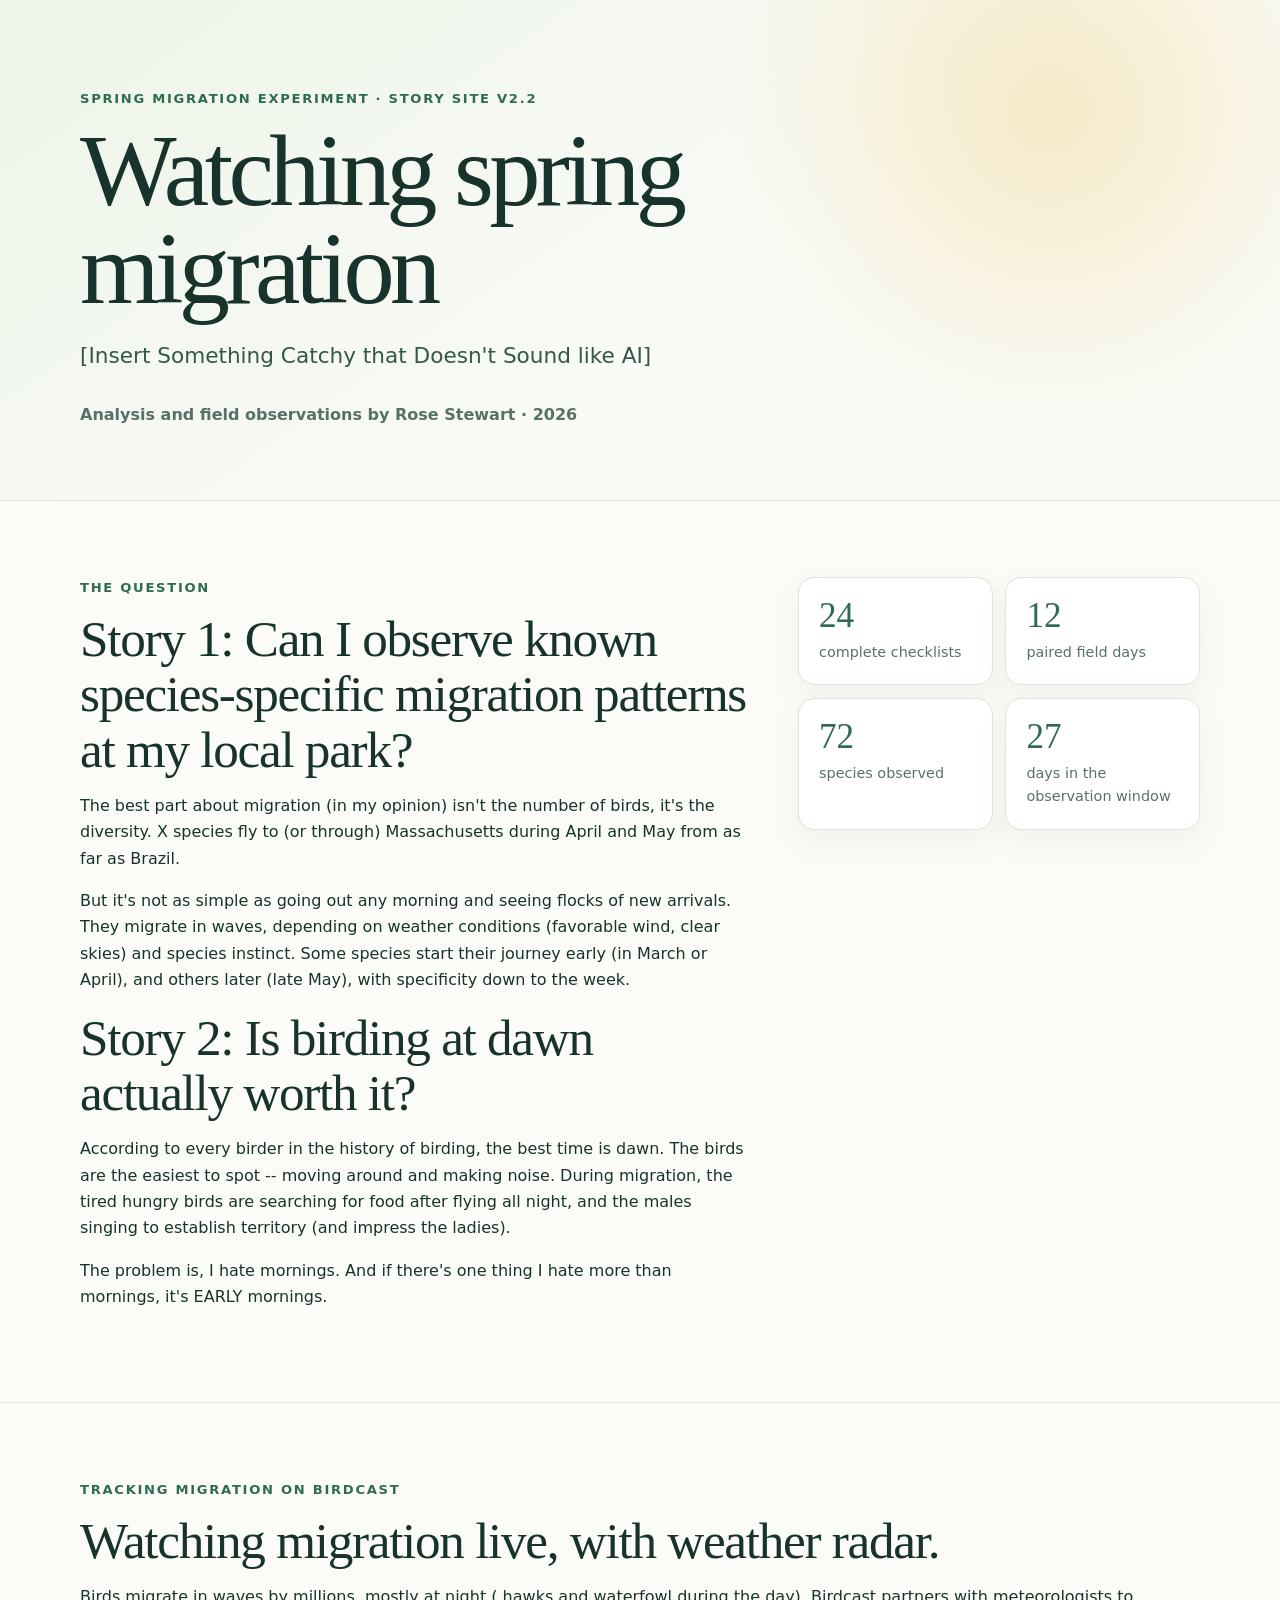
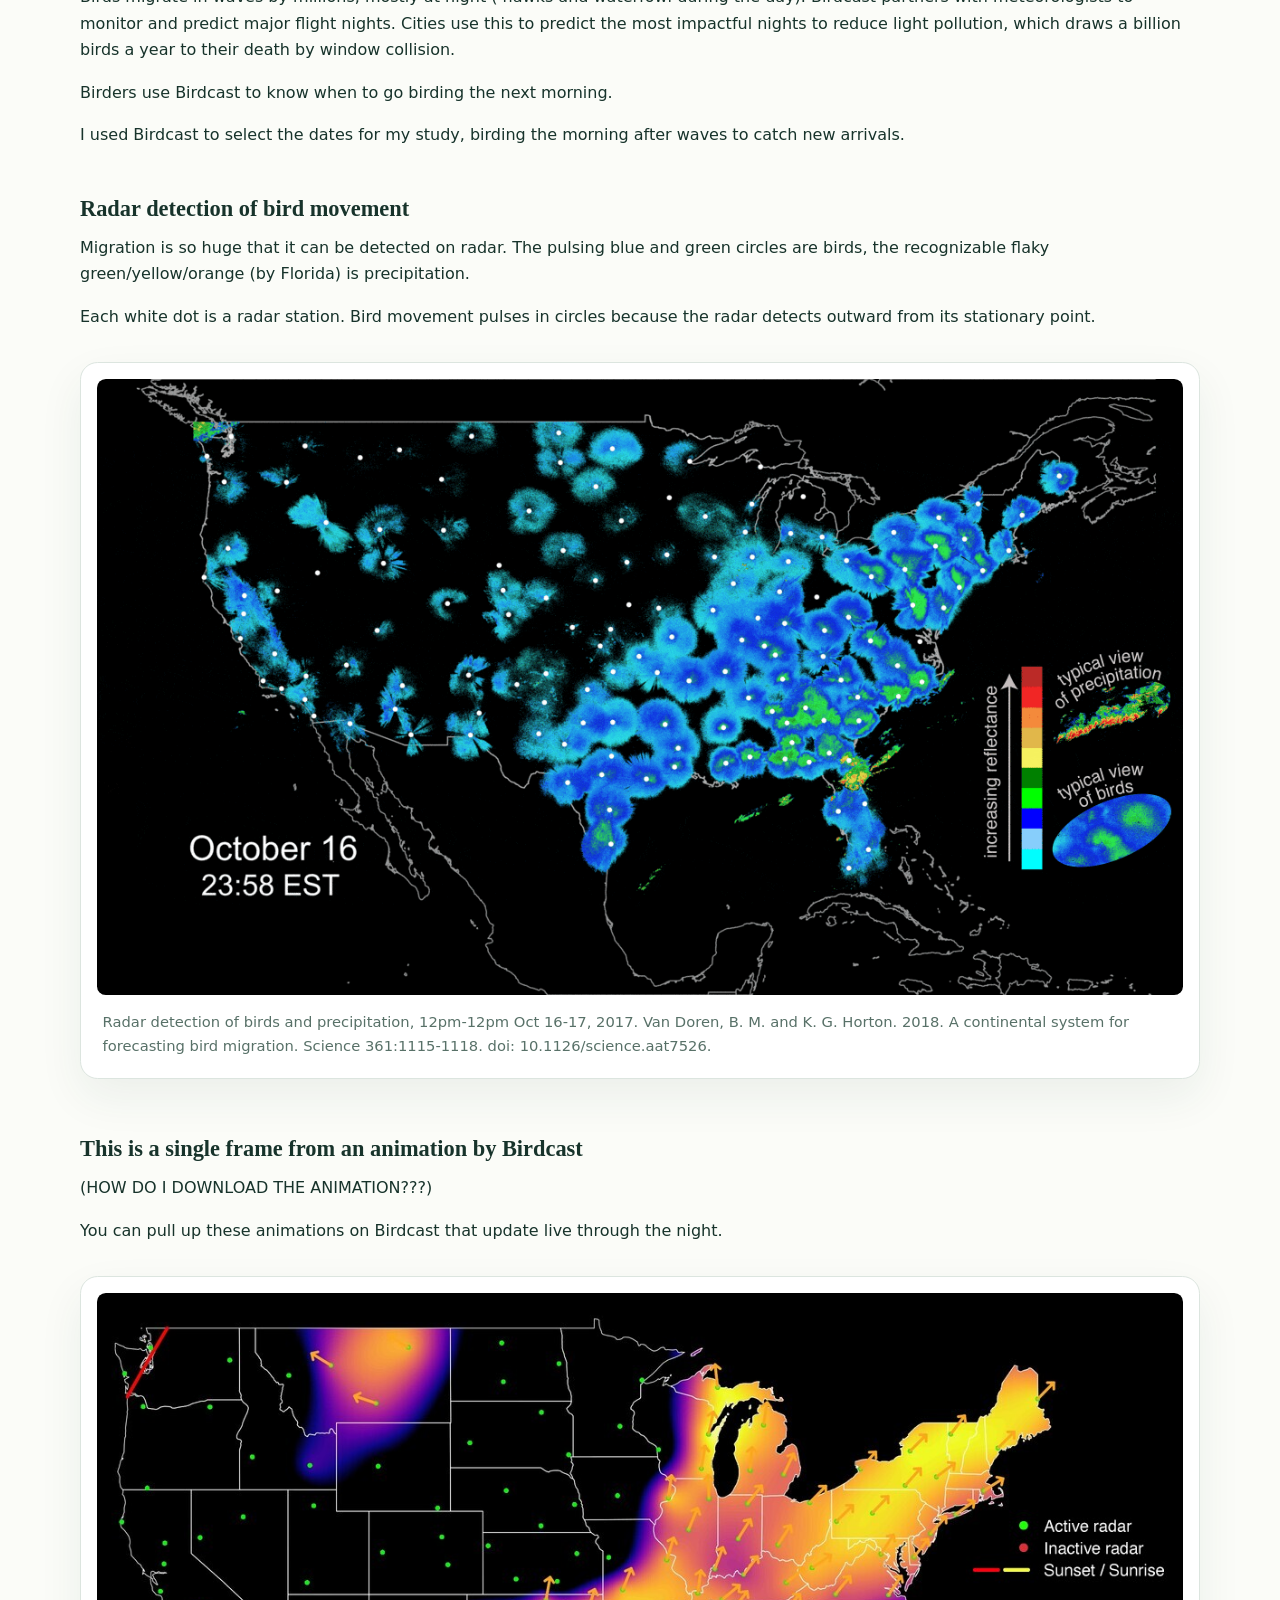
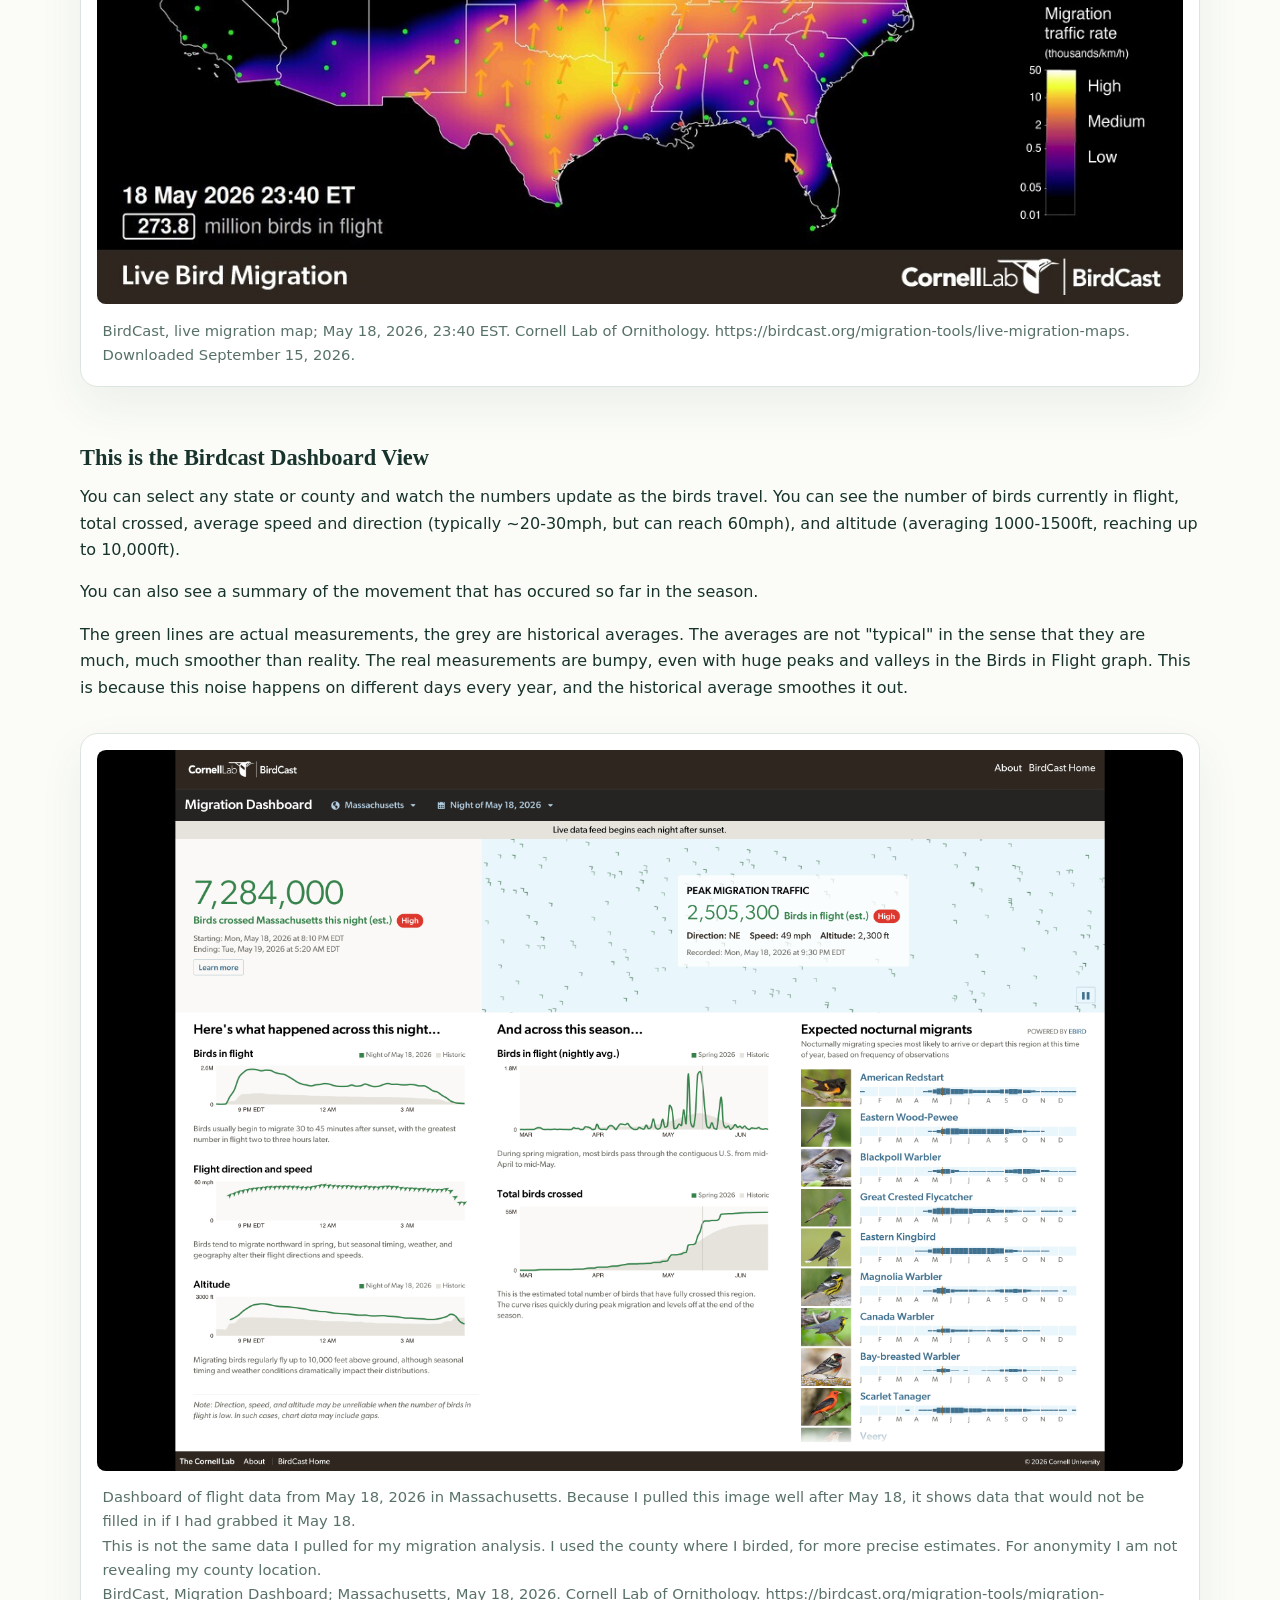
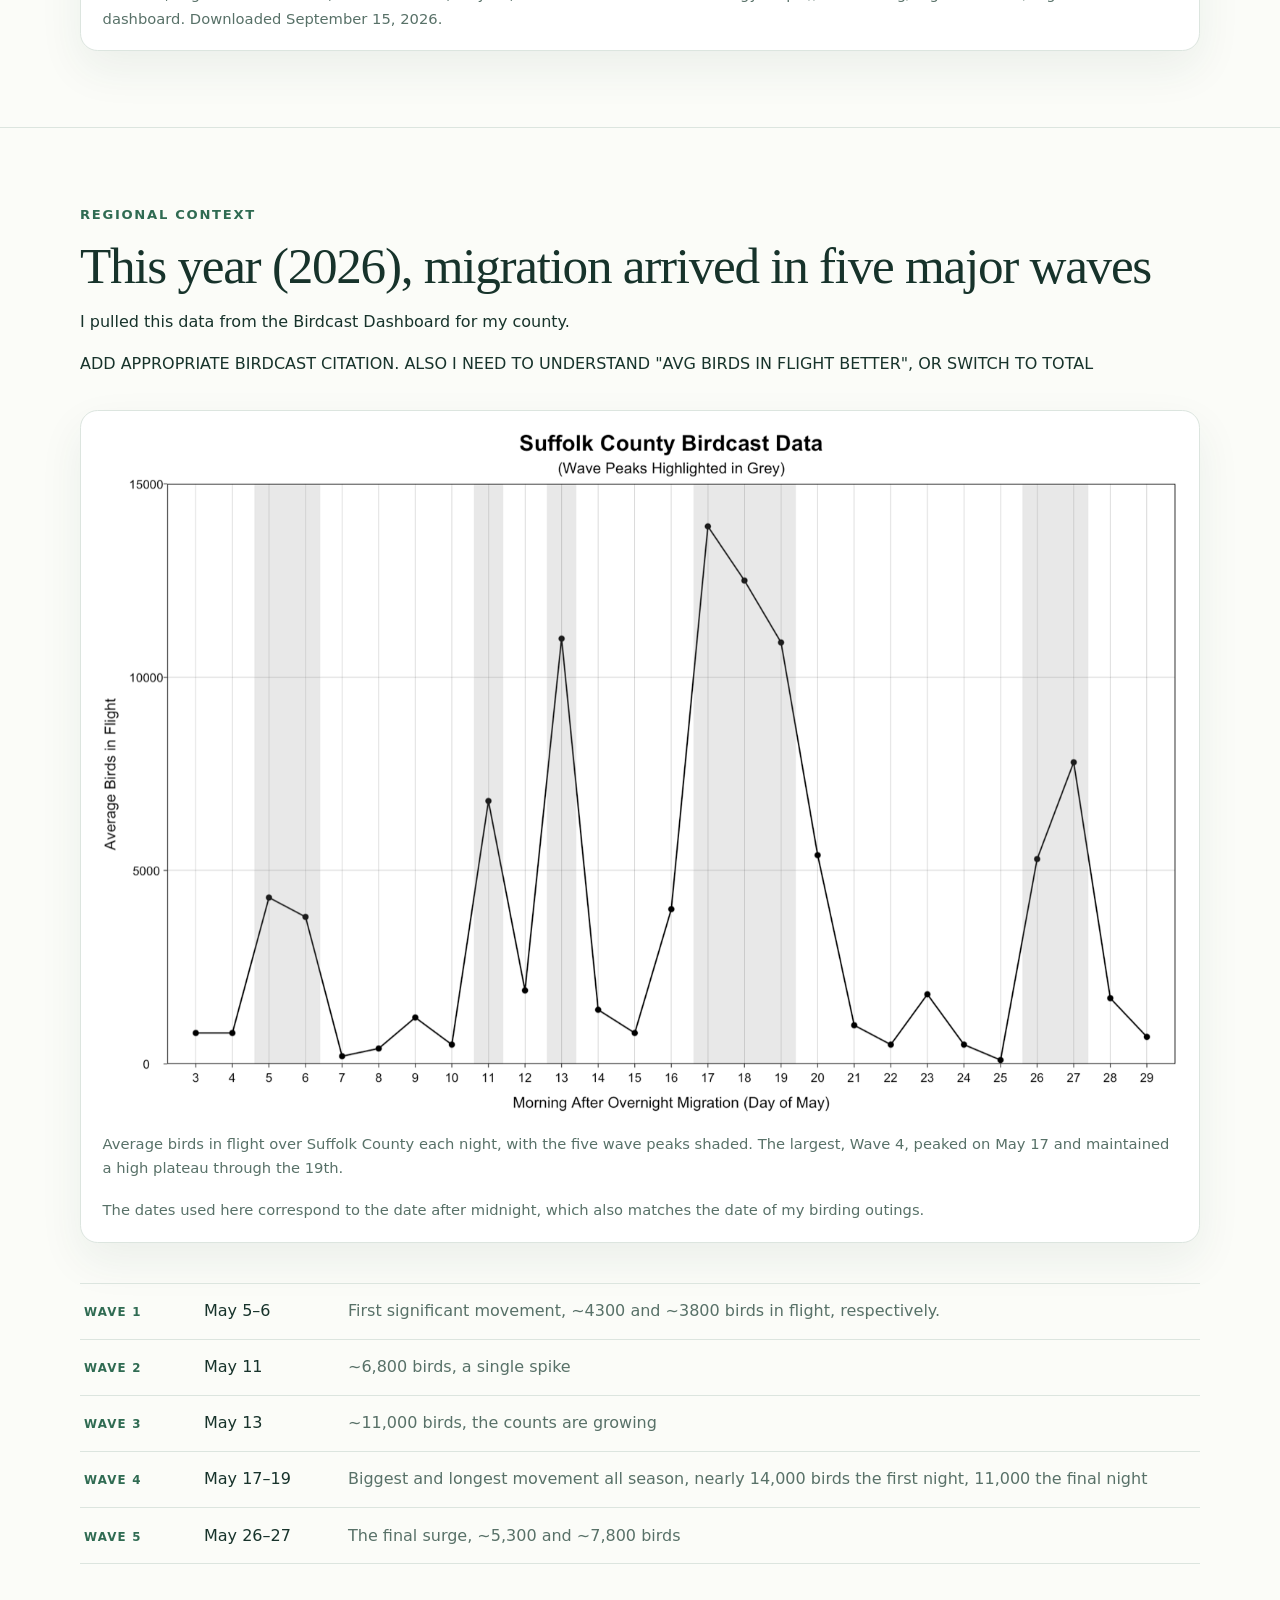
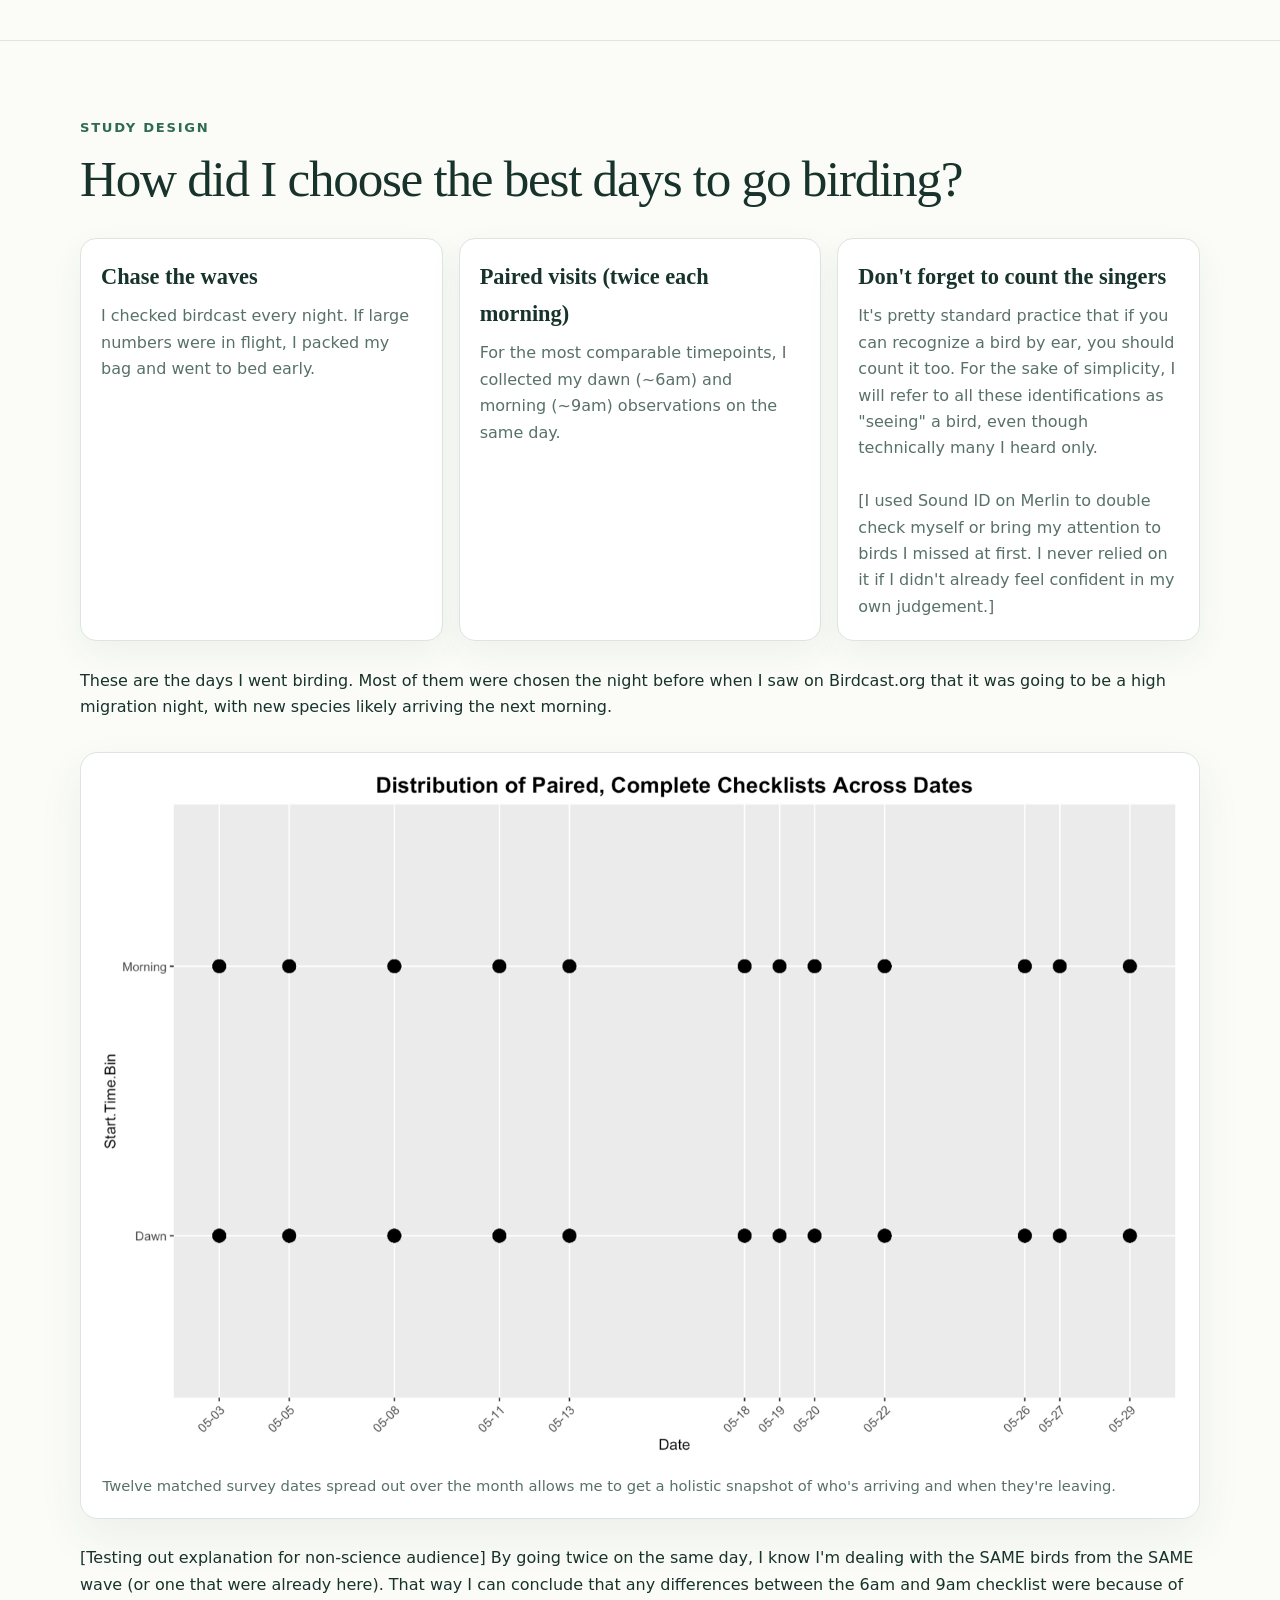
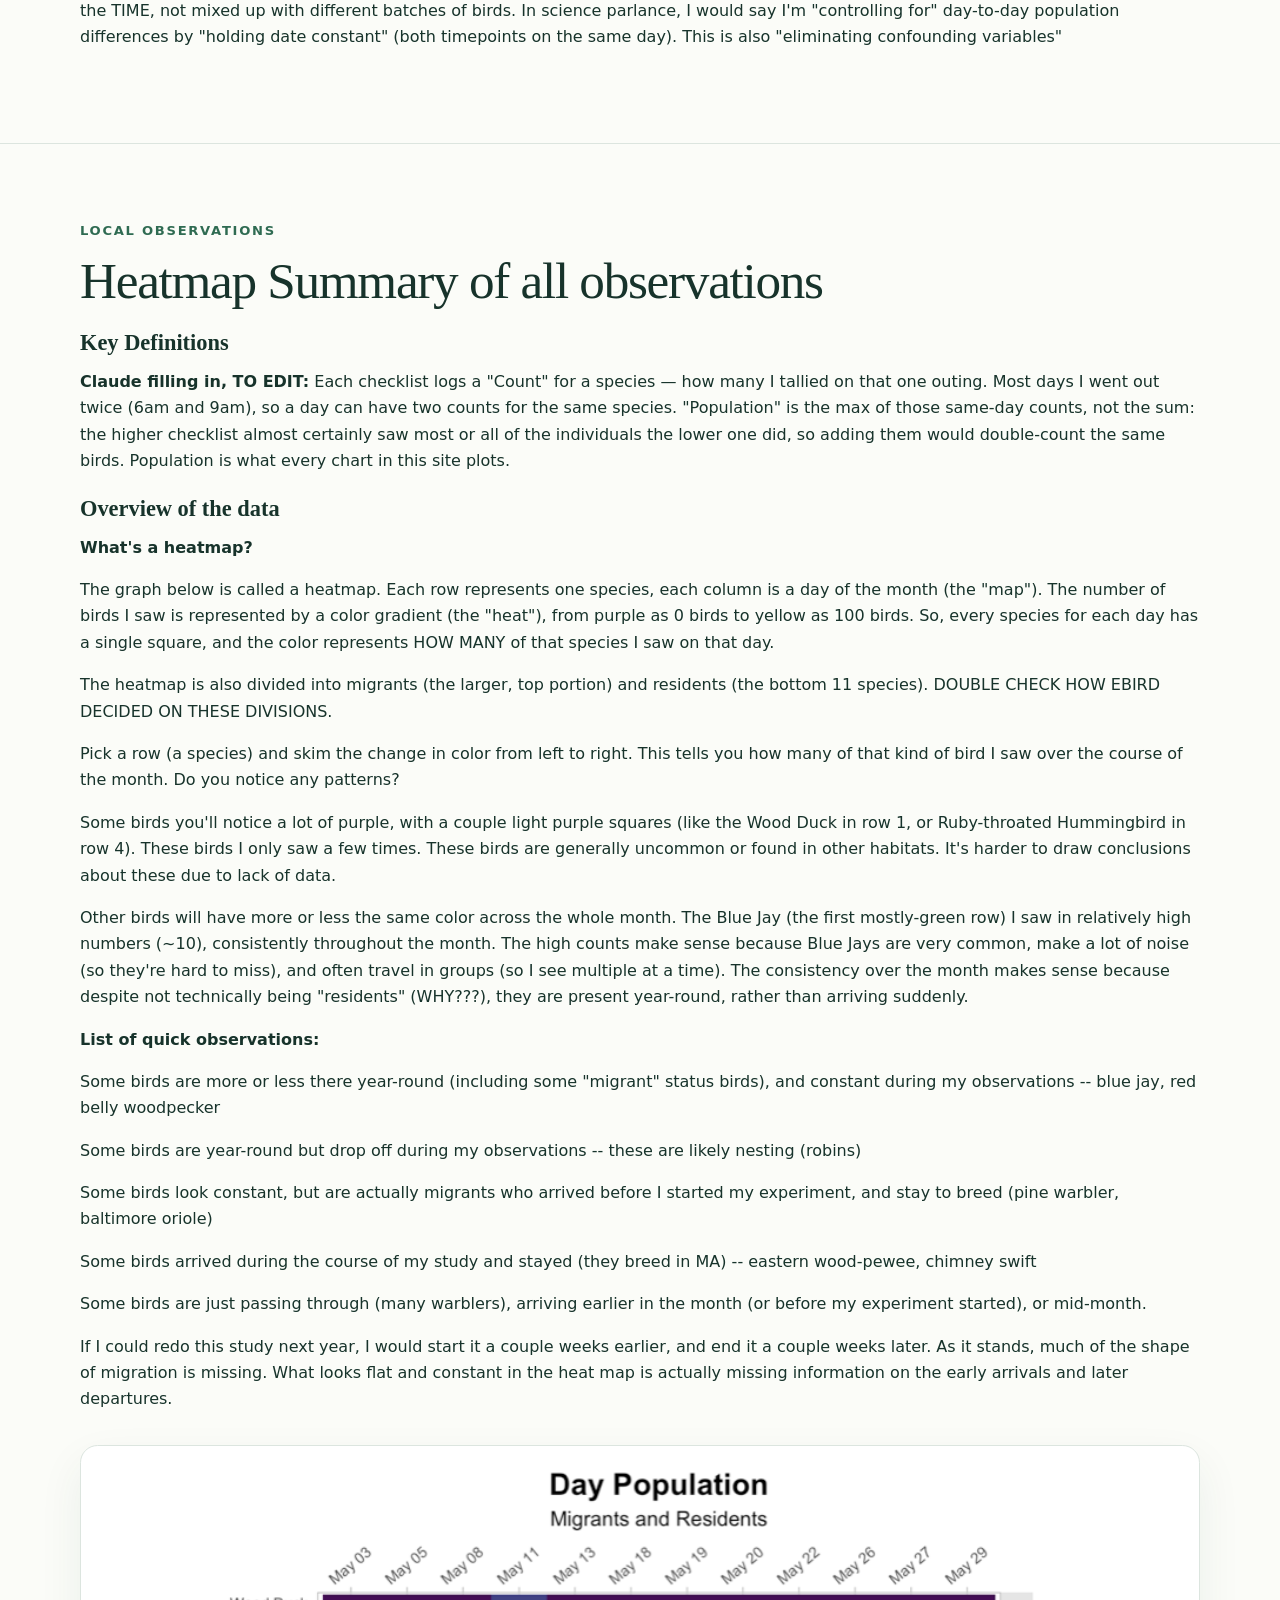
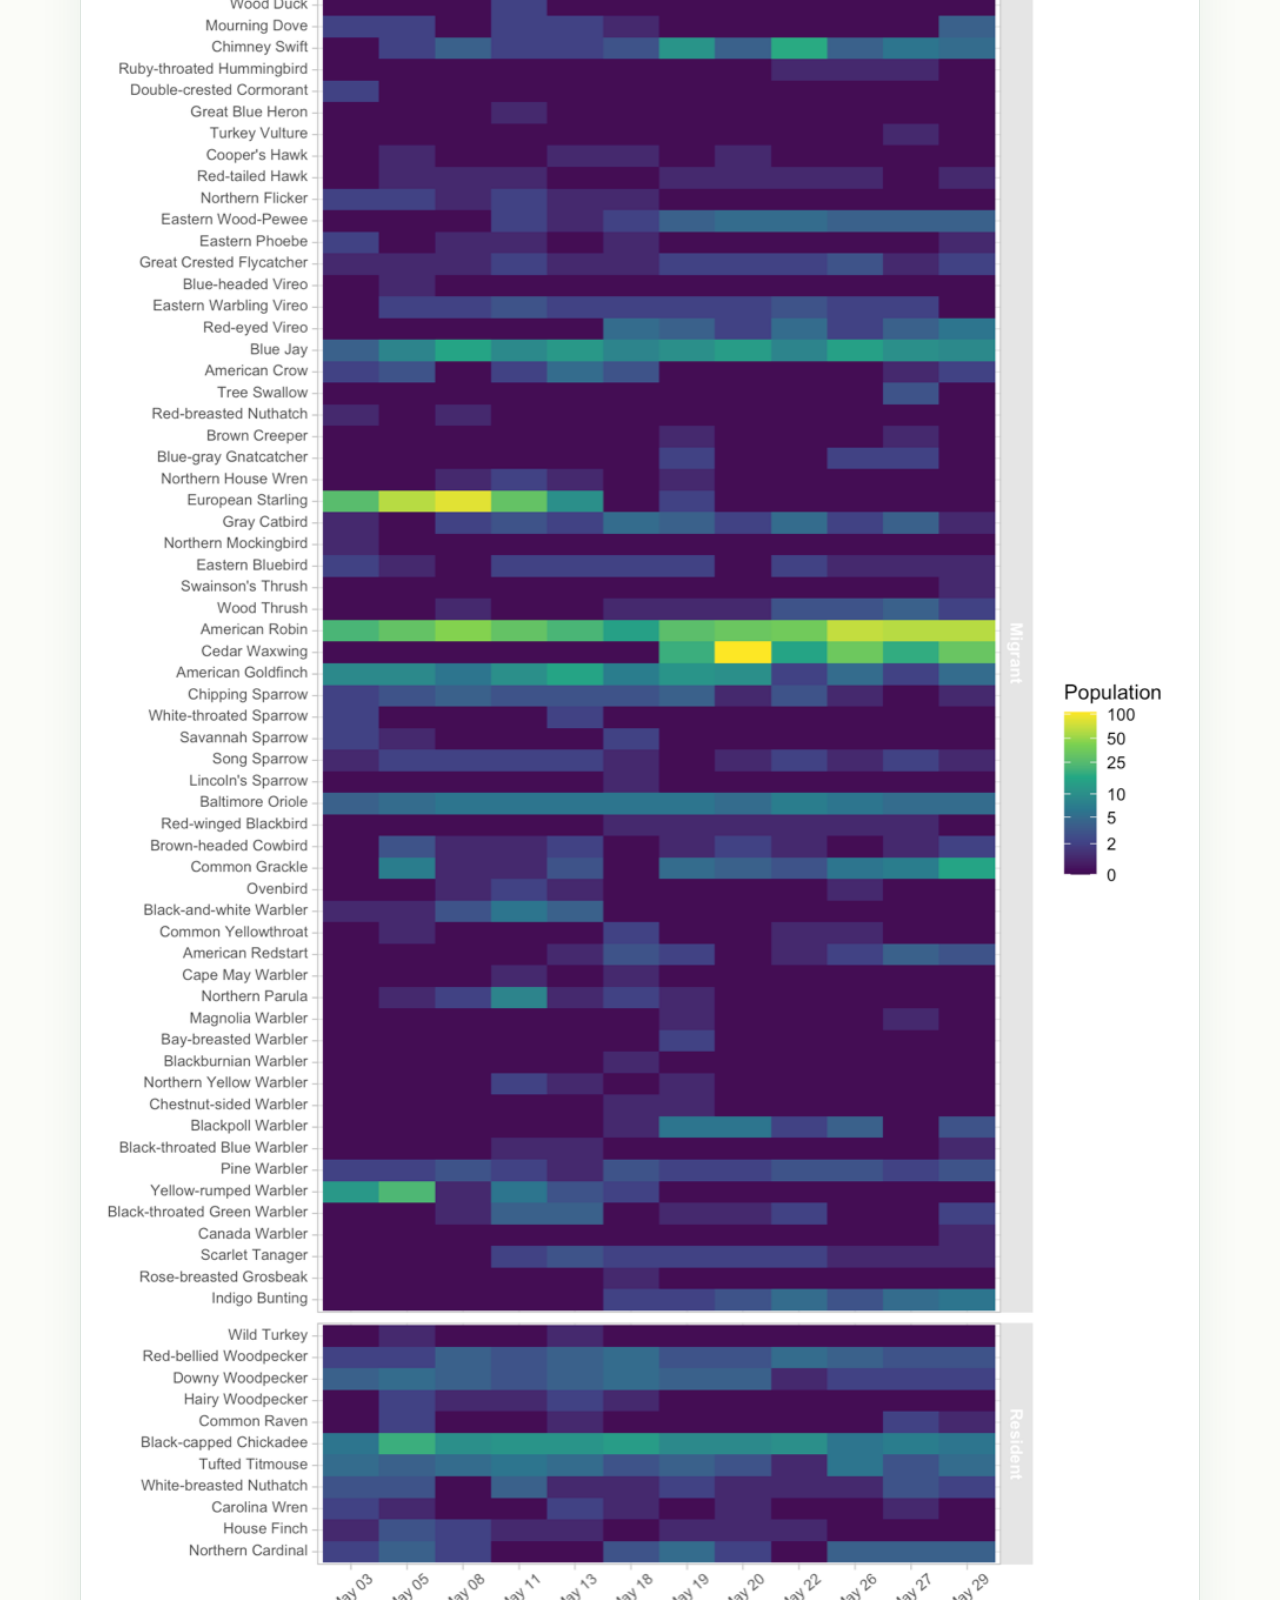
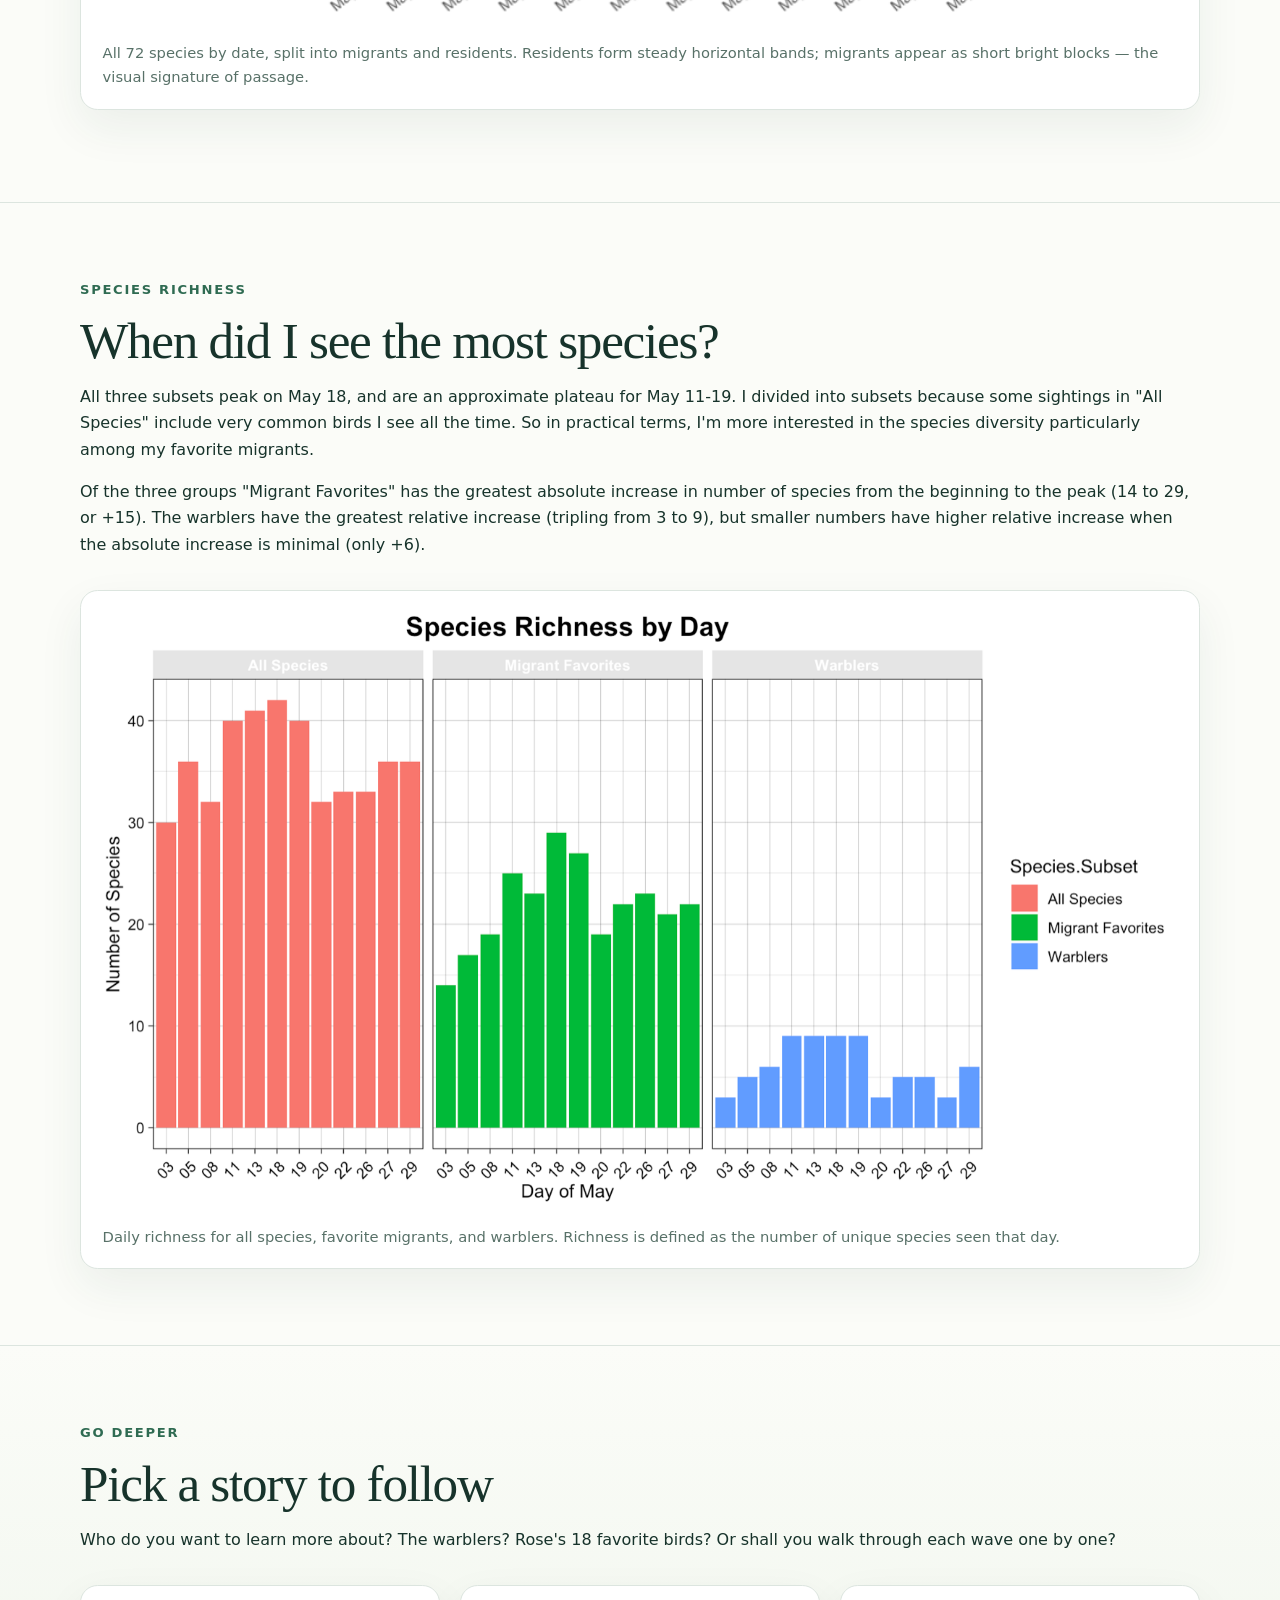
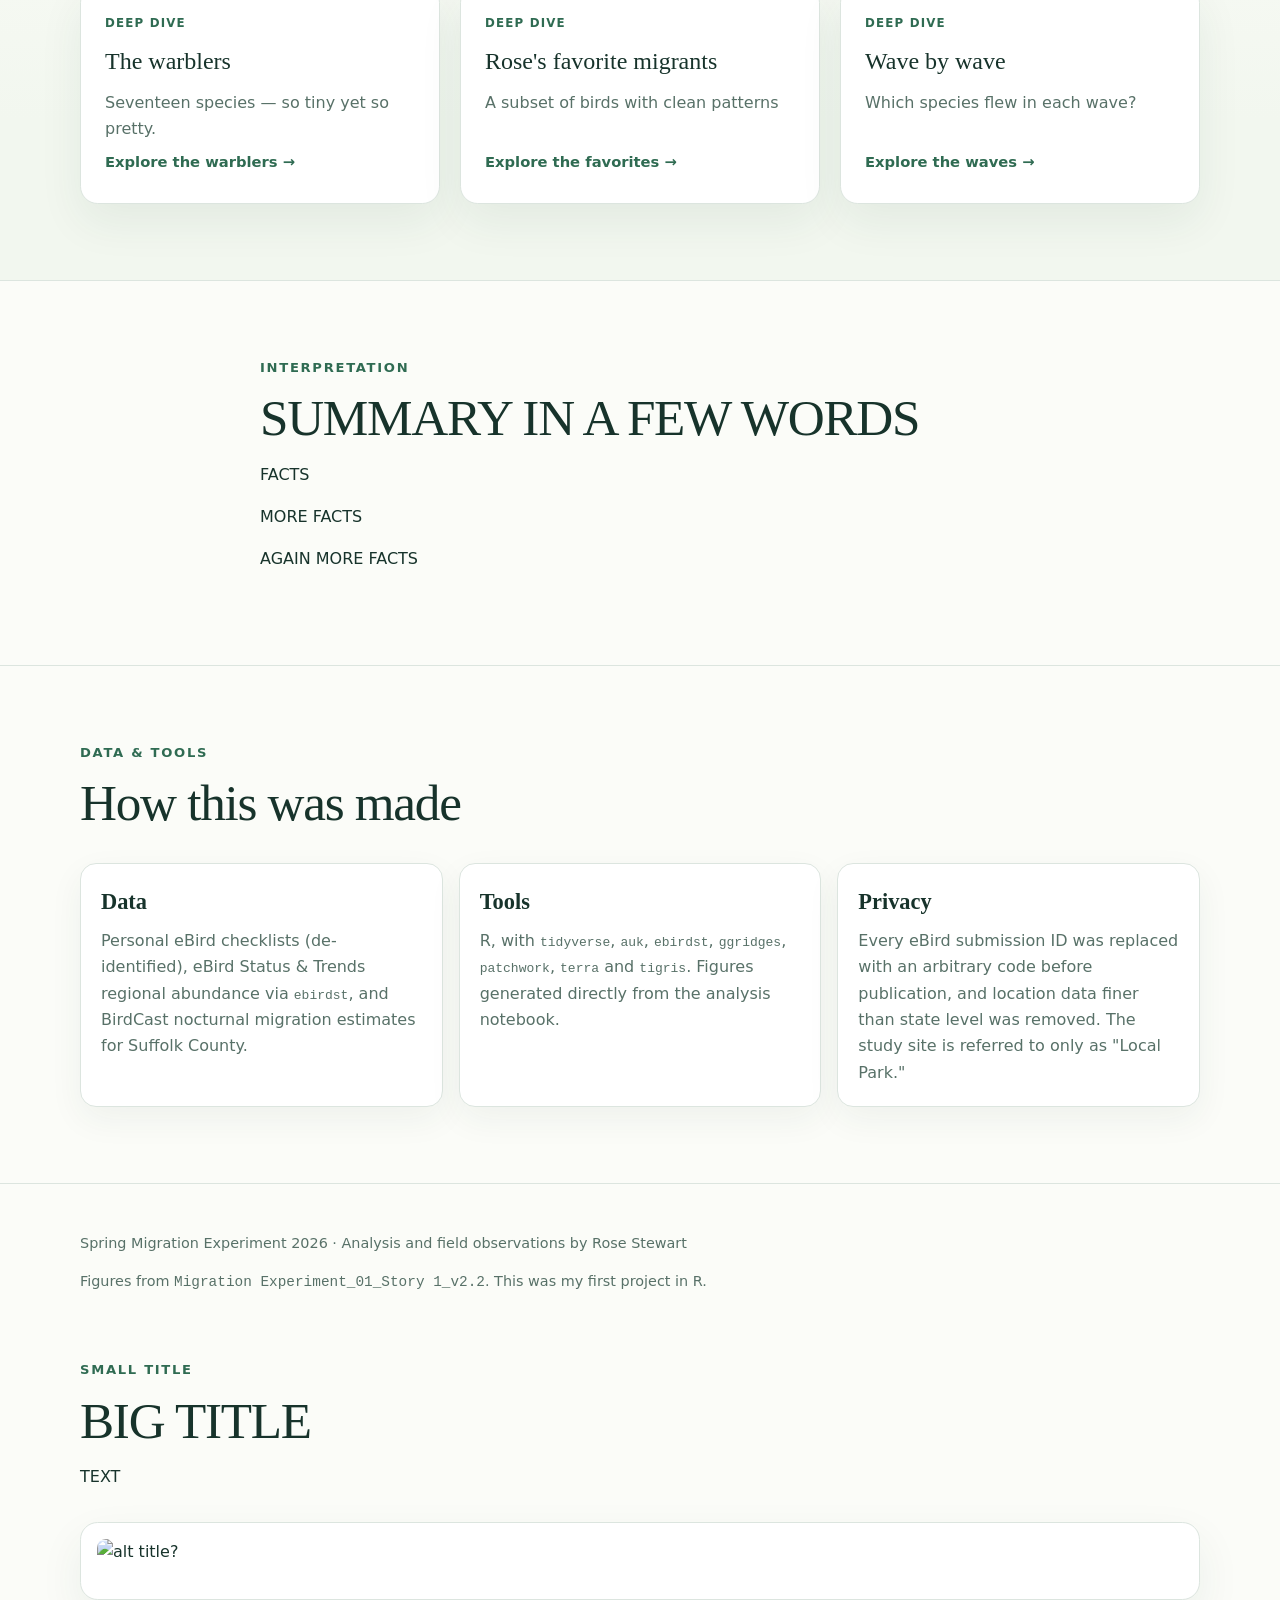
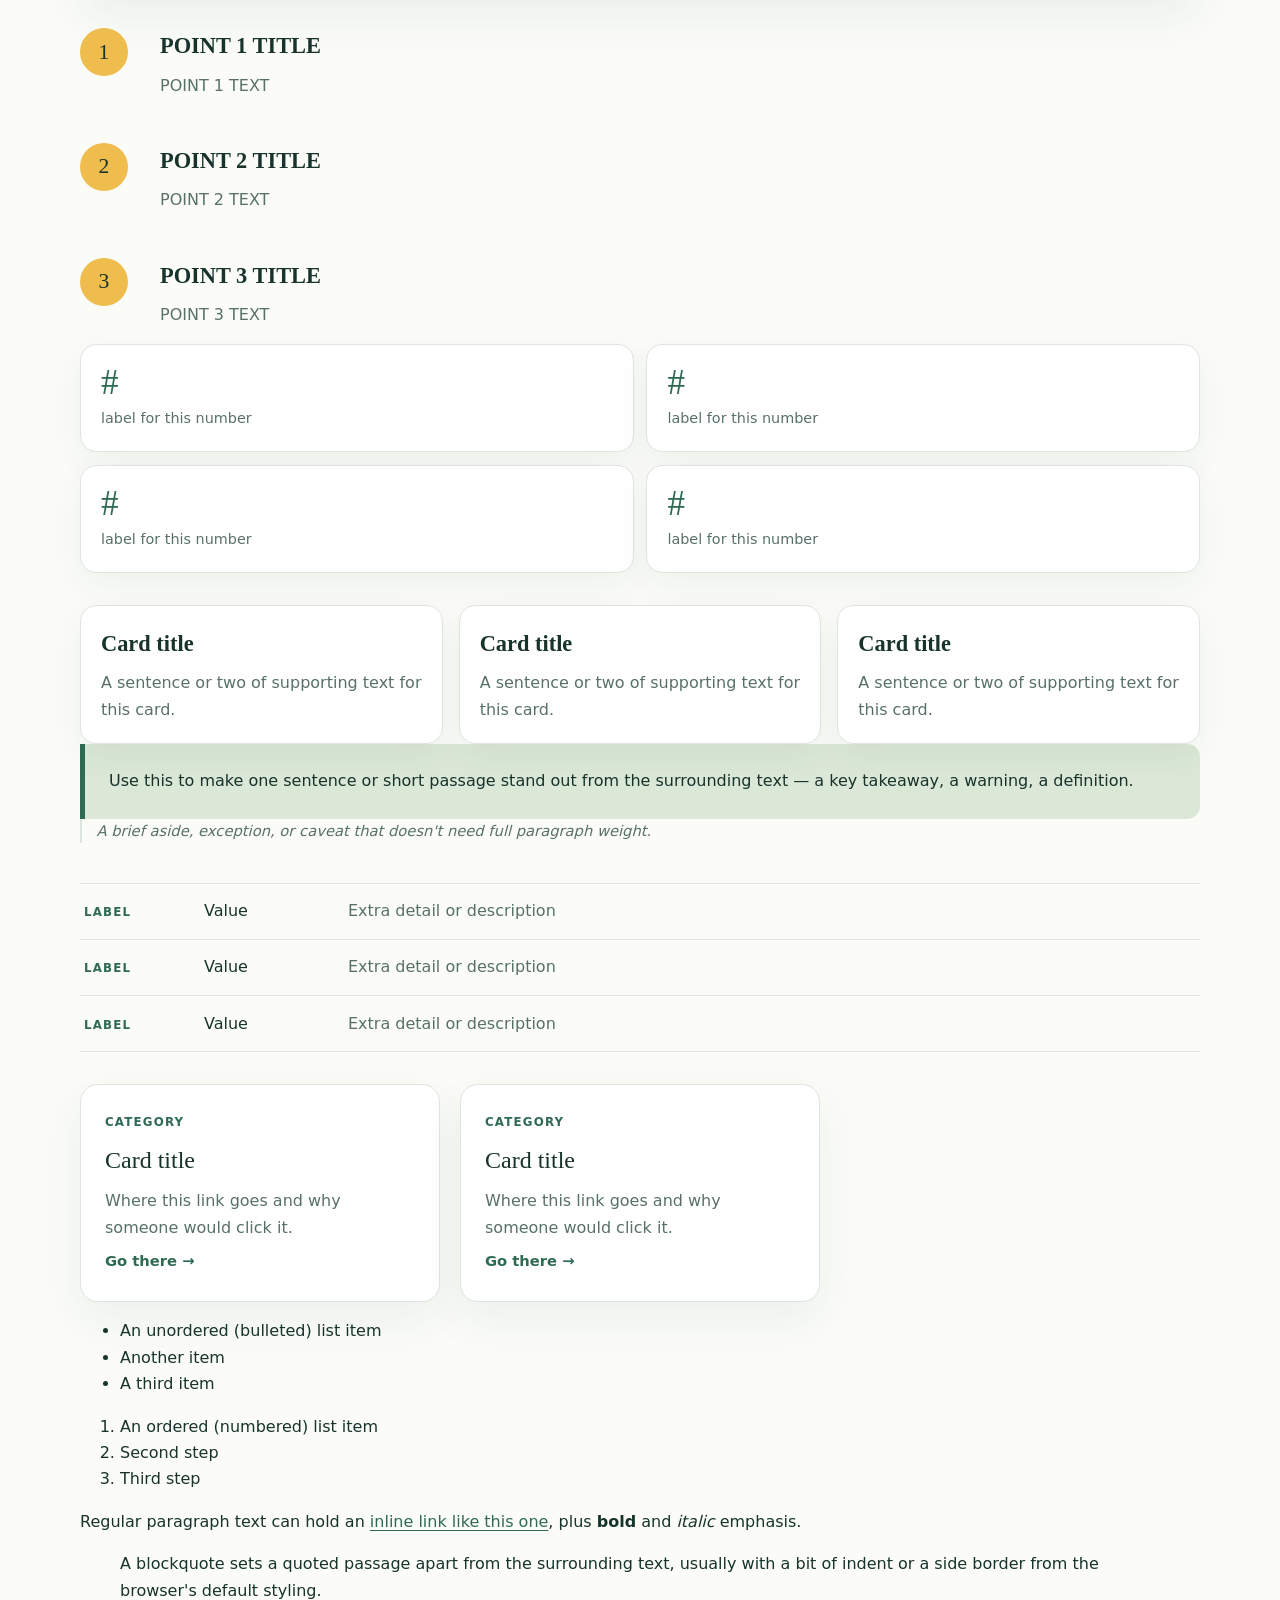
==== commit 2352a69d: "Updating intro text" ====
--- a/docs/index.html
+++ b/docs/index.html
@@ -14,9 +14,9 @@
   <header class="hero">
     <div class="wrap">
       <p class="eyebrow">Spring Migration Experiment &middot; story site v2.2</p>
-      <h1>Watching spring migration arrive</h1>
-      <p class="lede">Twelve mornings at one Massachusetts woodland, read against the overnight migration passing above it.</p>
-      <p class="byline">Analysis and field observations by Rose Stewart &middot; May 2026</p>
+      <h1>Watching spring migration</h1>
+      <p class="lede">[Insert Something Catchy that Doesn't Sound like AI]</p>
+      <p class="byline">Analysis and field observations by Rose Stewart &middot; 2026</p>
     </div>
   </header>
 
@@ -28,13 +28,13 @@
         <div>
           <p class="eyebrow">The question</p>
           <h2>Story 1: Can I observe known species-specific migration patterns at my local park?</h2>
-          <p>The best part about migration (in my opinion) isn't the number of birds, it's the diversity. X species fly to (or through) Massachusetts during April and May from as far as Brazil. But it's not as simple as going out any morning and seeing flocks of new arrivals -- they migrate in waves at night, the timing based on weather conditions (favorable wind, clear skies). The timing also varies for every species, with some species instinctively starting their journey earlier (in April), and others later (mid-May). </p>
-          <p>So birding during migration is also a game of which day to go, based on how many birds flew in the night before (tracked on Birdcast, more on that later) and which species are likely to be on the move. </p>
-          <p>And then there's the element of change. You never know what you'll see (or not see). If I really want to see Northern Parulas (zeezoos, as my husband and I call them; see video below with audio), I would go the first two weeks of May. I might see 5 parulas, 1 parula, or no parulas. On the other hand I might see no parulas, but an unexpected, uncommon, early arriving Blackburnian warbler might make an appearance (see the spectacularly orange bird below).</p>
+          <p>The best part about migration (in my opinion) isn't the number of birds, it's the diversity. X species fly to (or through) Massachusetts during April and May from as far as Brazil. </p>
+          <p>But it's not as simple as going out any morning and seeing flocks of new arrivals. They migrate in waves, depending on weather conditions (favorable wind, clear skies) and species instinct. Some species start their journey early (in March or April), and others later (late May), with specificity down to the week. </p>
           
-          <h2>Story 2: Is birding at dawn actually worth it? Or can is sleeping in and going at 9am good enough?</h2>
-          <p>According to every birder I've ever met, every birding resource, the best time to go birding is at dawn. This is when the birds are the easiest to spot: they're moving around catching breakfast, and singing to greet the day. During migration, the starving birds are landing after a night of flying, desperate for food, and the males singing to establish territory (or impress a lady bird). </p>
-          <p>The problem is, I hate mornings. And if there's one thing I hate more than waking up in the morning, it's waking up at the break of dawn. </p>
+          
+          <h2>Story 2: Is birding at dawn actually worth it?</h2>
+          <p>According to every birder in the history of birding, the best time is dawn. The birds are the easiest to spot -- moving around and making noise. During migration, the tired hungry birds are searching for food after flying all night, and the males singing to establish territory (and impress the ladies). </p>
+          <p>The problem is, I hate mornings. And if there's one thing I hate more than mornings, it's EARLY mornings.</p>
         </div>
         <div class="stats" aria-label="Study summary">
           <div class="stat"><strong>24</strong><span>complete checklists</span></div>
@@ -49,22 +49,26 @@
 <!--BACKGROUND: BIRDCAST SCIENCE-->
     <section>
       <div class="wrap">
-        <p class="eyebrow">Tracking live bird migration</p>
-        <h2>Watching birds migrate in real-time on Birdcast using weather radar.</h2>
-        <p>Birds migrate at night by the thousands, tens of thousands, hundreds of thousands (or at least most do -- They come in waves, weather pending. Birdcast partners with meteorologists to monitor and predict major flight nights. Cities use this to know which nights to reduce light pollution that draws a billion birds a year to their deaths by window collisions. Birders use this to know when birds are on the move (and go birding the next morning). I used this to choose mornings when I knew new-comers were landing in my area, tired and hungry and singing for mates.</p>
-        
-        <br>
-        <h3>Below is an example of radar detecting bird movement</h3>
-        <p>(the pulsing blue and green circles) and precipitation (the flaky green/yellow/orange around Florida and the East Coast), which you'll likely recognize.</p>
-         <p>Each white dot is a radar station. The bird movement pulses in circles because the radar detects outward from its stationary point.</p>
+        <p class="eyebrow">Tracking migration on Birdcast</p>
+        <h2>Watching migration live, with weather radar.</h2>
+        <p>Birds migrate in waves by millions, mostly at night ( hawks and waterfowl during the day). Birdcast partners with meteorologists to monitor and predict major flight nights. Cities use this to predict the most impactful nights to reduce light pollution, which draws a billion birds a year to their death by window collision.
+        <p>Birders use Birdcast to know when to go birding the next morning.</p>
+        <p>I used Birdcast to select the dates for my study, birding the morning after waves to catch new arrivals.</p>
+        
+        <br>
+        <h3>Radar detection of bird movement</h3>
+        <p>Migration is so huge that it can be detected on radar. The pulsing blue and green circles are birds, the recognizable flaky green/yellow/orange (by Florida) is precipitation.</p>
+         <p>Each white dot is a radar station. Bird movement pulses in circles because the radar detects outward from its stationary point.</p>
         <figure class="figure">
           <img src="assets/Radar-and-Birds-Animation.gif" alt="" loading="lazy">
-          <figcaption> Raw (?) radar data detecting birds and precipitation, 12pm-12pm Oct 16-17, 2017. Van Doren, B. M. and K. G. Horton. 2018. A continental system for forecasting bird migration. Science 361:1115-1118. doi: 10.1126/science.aat7526.</figcaption>
-        </figure>
-        <br>
-        
-        <br>
-        <h3>This is a single frame (HOW DO I GET THE ANIMATION???) from a live animated map made by Birdcast.</h3>
+          <figcaption>Radar detection of birds and precipitation, 12pm-12pm Oct 16-17, 2017. Van Doren, B. M. and K. G. Horton. 2018. A continental system for forecasting bird migration. Science 361:1115-1118. doi: 10.1126/science.aat7526.</figcaption>
+        </figure>
+        <br>
+        
+        <br>
+        <h3>This is a single frame from an animation by Birdcast</h3>
+        <p> (HOW DO I DOWNLOAD THE ANIMATION???)</p>
+        <p>You can pull up these animations on Birdcast that update live through the night.</p>
         <figure class="figure">
           <img src="assets/Birdcast_Live Map_May 18 2026.png" alt="" loading="lazy">
           <figcaption>BirdCast, live migration map; May 18, 2026, 23:40 EST. Cornell Lab of Ornithology. https://birdcast.org/migration-tools/live-migration-maps. Downloaded September 15, 2026.</figcaption>
@@ -72,9 +76,9 @@
         <br>
         
         <br>
-        <h3>This is the Dashboard View for a single day, at a local county.</h3>
-        <p>You can select any state or county and watch the numbers update live as the birds travel. They can estimate the number of birds currently in flight, total crossed so far, average speed and direction (typically ~20-30mph, but can reach 60mph), and altitude (averaging 1000-1500ft, reaching up to 10,000ft). </p>
-        <p>You can also see a summary of the movement that has occured so far that season.</p>
+        <h3>This is the Birdcast Dashboard View</h3>
+        <p>You can select any state or county and watch the numbers update as the birds travel. You can see the number of birds currently in flight, total crossed, average speed and direction (typically ~20-30mph, but can reach 60mph), and altitude (averaging 1000-1500ft, reaching up to 10,000ft). </p>
+        <p>You can also see a summary of the movement that has occured so far in the season.</p>
         <p>The green lines are actual measurements, the grey are historical averages. The averages are not "typical" in the sense that they are much, much smoother than reality. The real measurements are bumpy, even with huge peaks and valleys in the Birds in Flight graph. This is because this noise happens on different days every year, and the historical average smoothes it out.</p>
         <figure class="figure">
           <img src="assets/Birdcast_Dashboard_May-18-2026.png" alt="" loading="lazy">
@@ -371,4 +375,11 @@
           <p>A blockquote sets a quoted passage apart from the surrounding text, usually with a bit of indent or a side border from the browser's default styling.</p>
         </blockquote>
       </div>
-    </section>+    </section>
+    
+<!-- DELETIONS
+ <p>And then there's the element of change. You never know what you'll see (or not see). If I really want to see Northern Parulas (zeezoos, as my husband and I call them; see video below with audio), I would go the first two weeks of May. I might see 5 parulas, 1 parula, or no parulas. On the other hand I might see no parulas, but an unexpected, uncommon, early arriving Blackburnian warbler might make an appearance (see the spectacularly orange bird below).</p>
+  <p>Birding during migration is a matter of knowing when to go, partly based on the species, partly based on wave timing.</p>  
+    -->
+    
+    
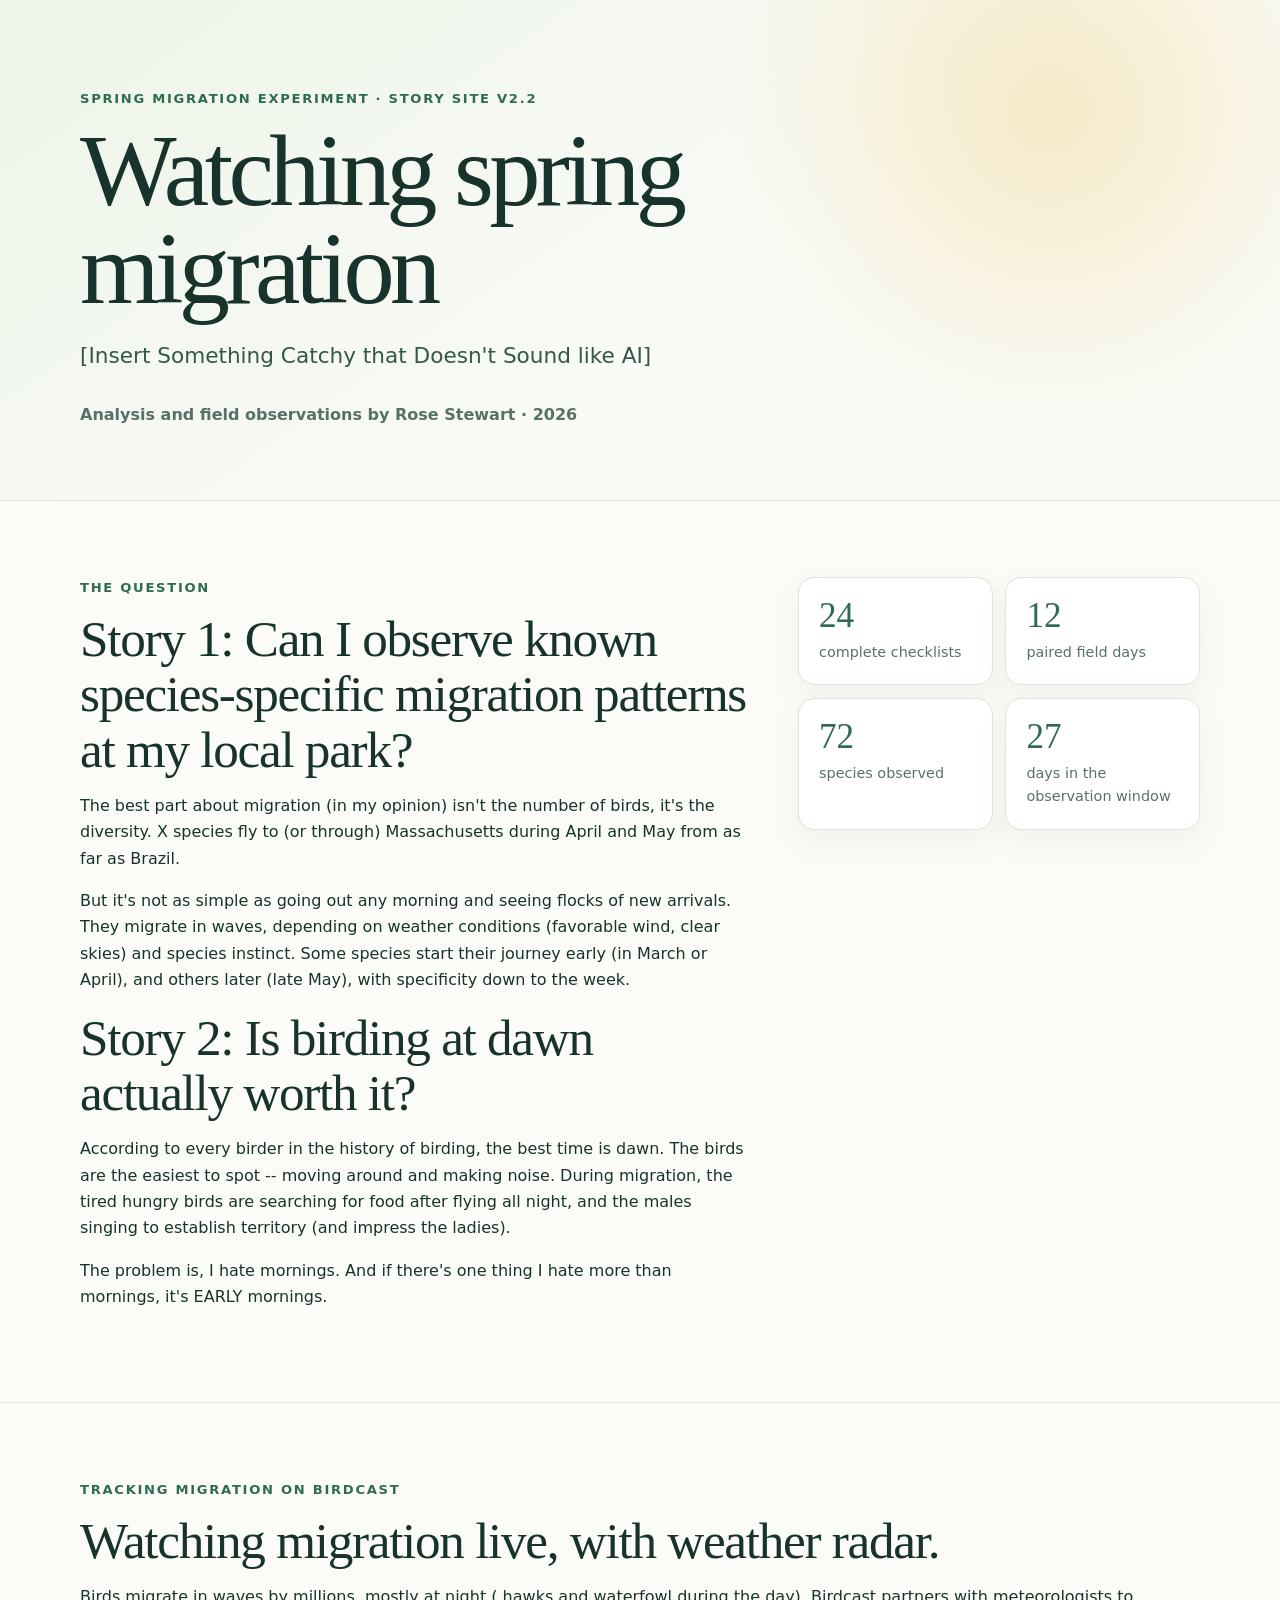
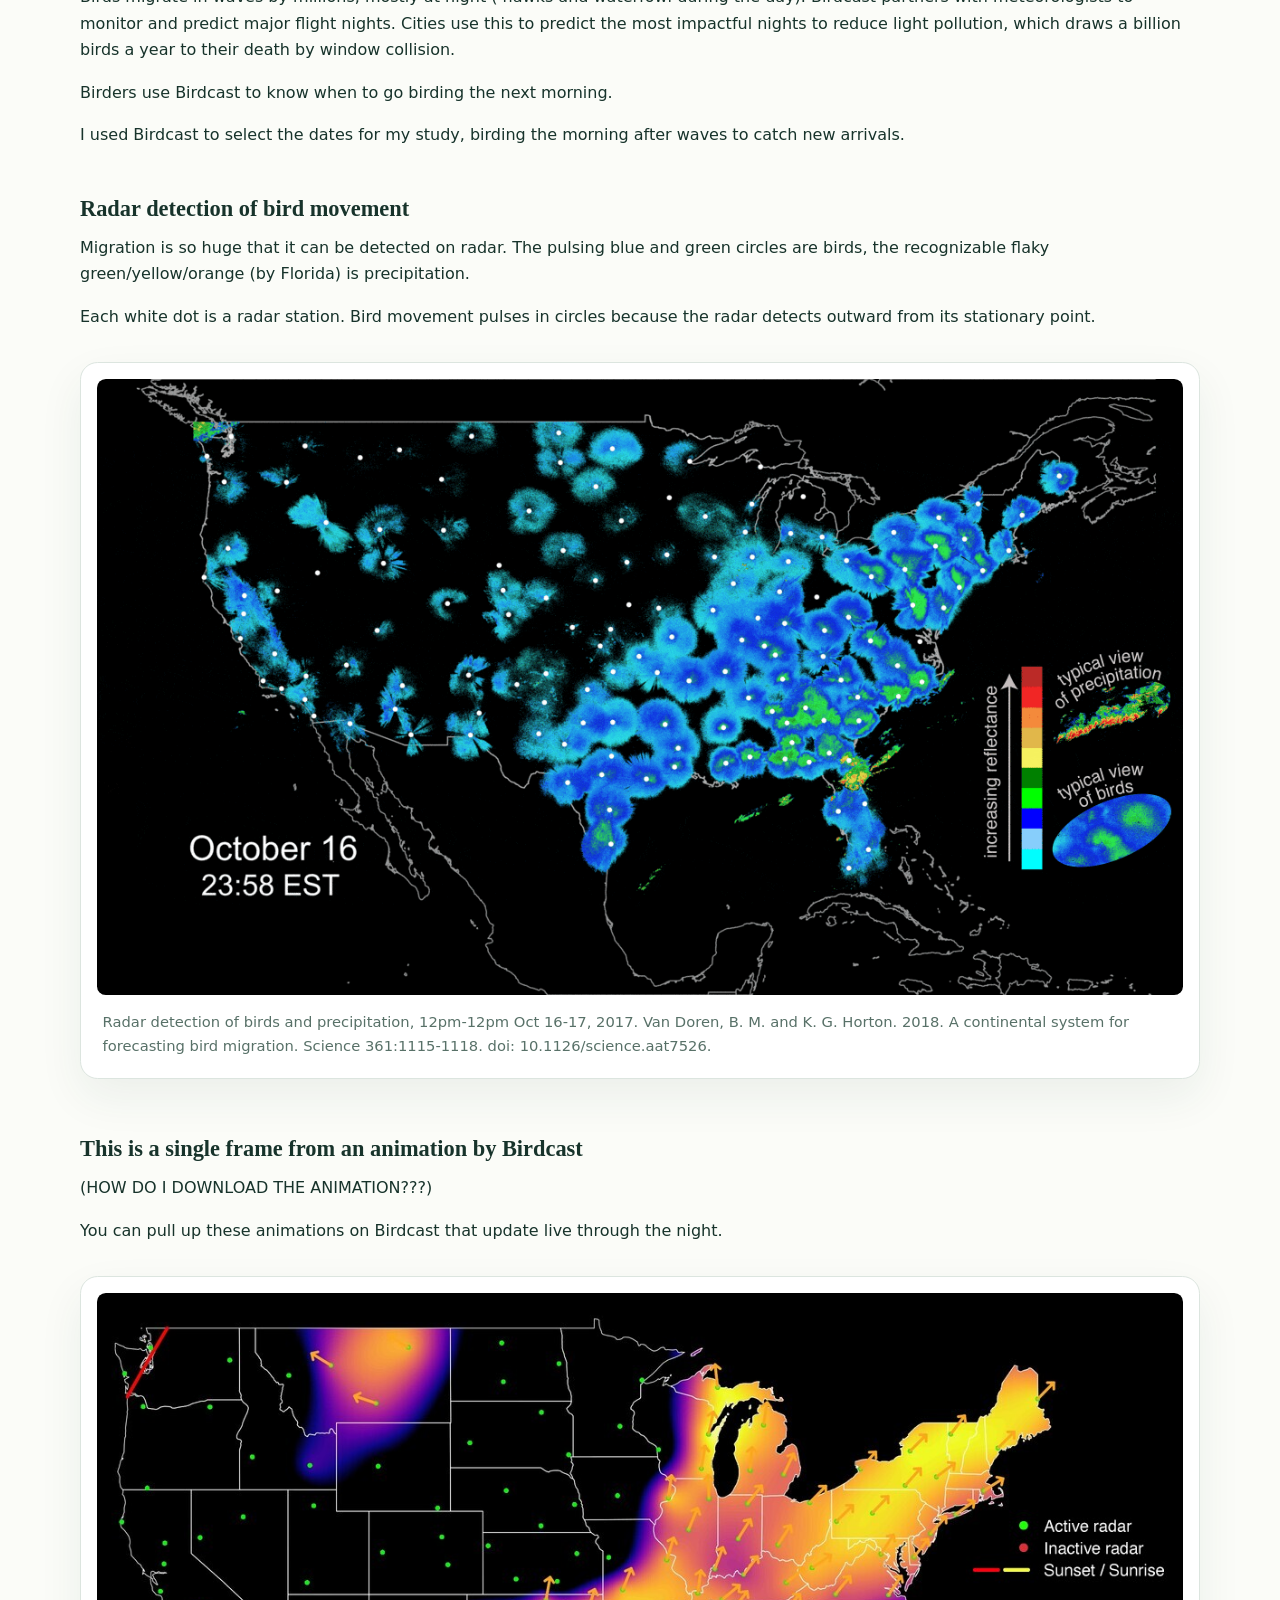
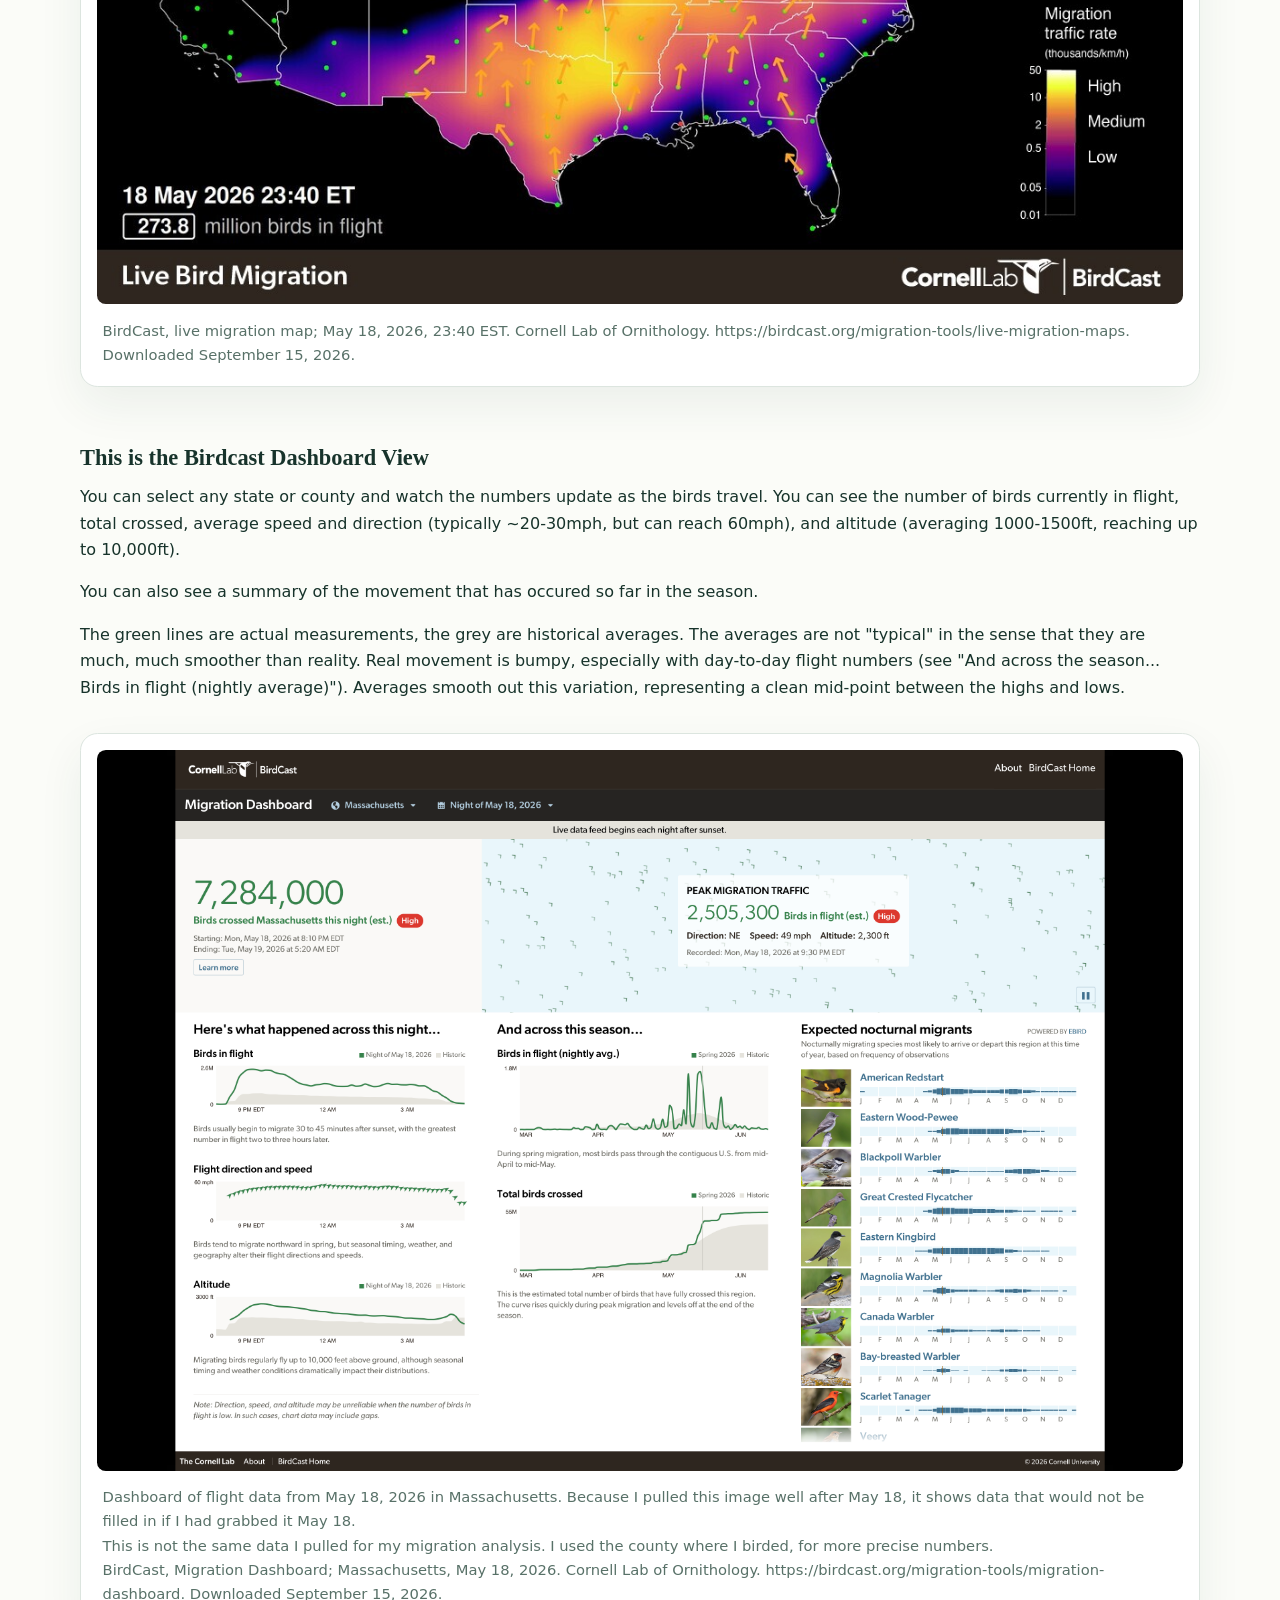
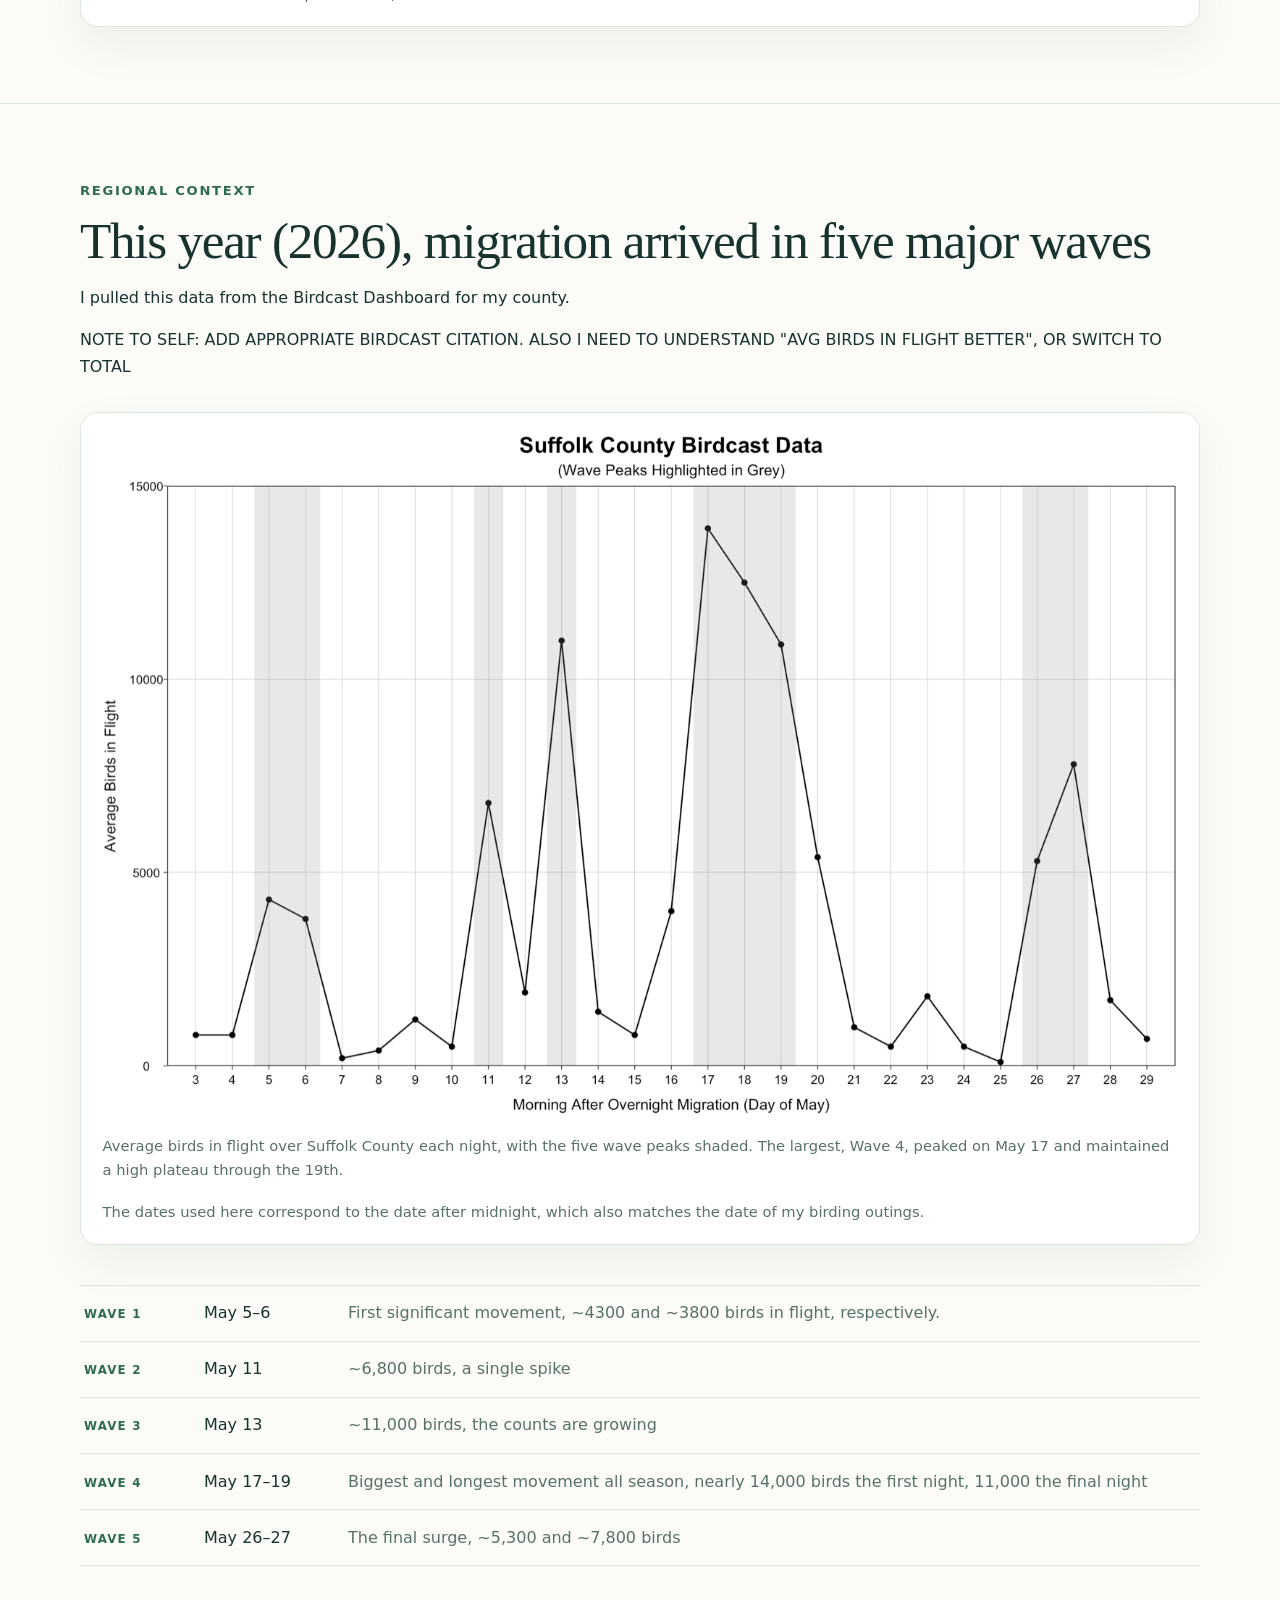
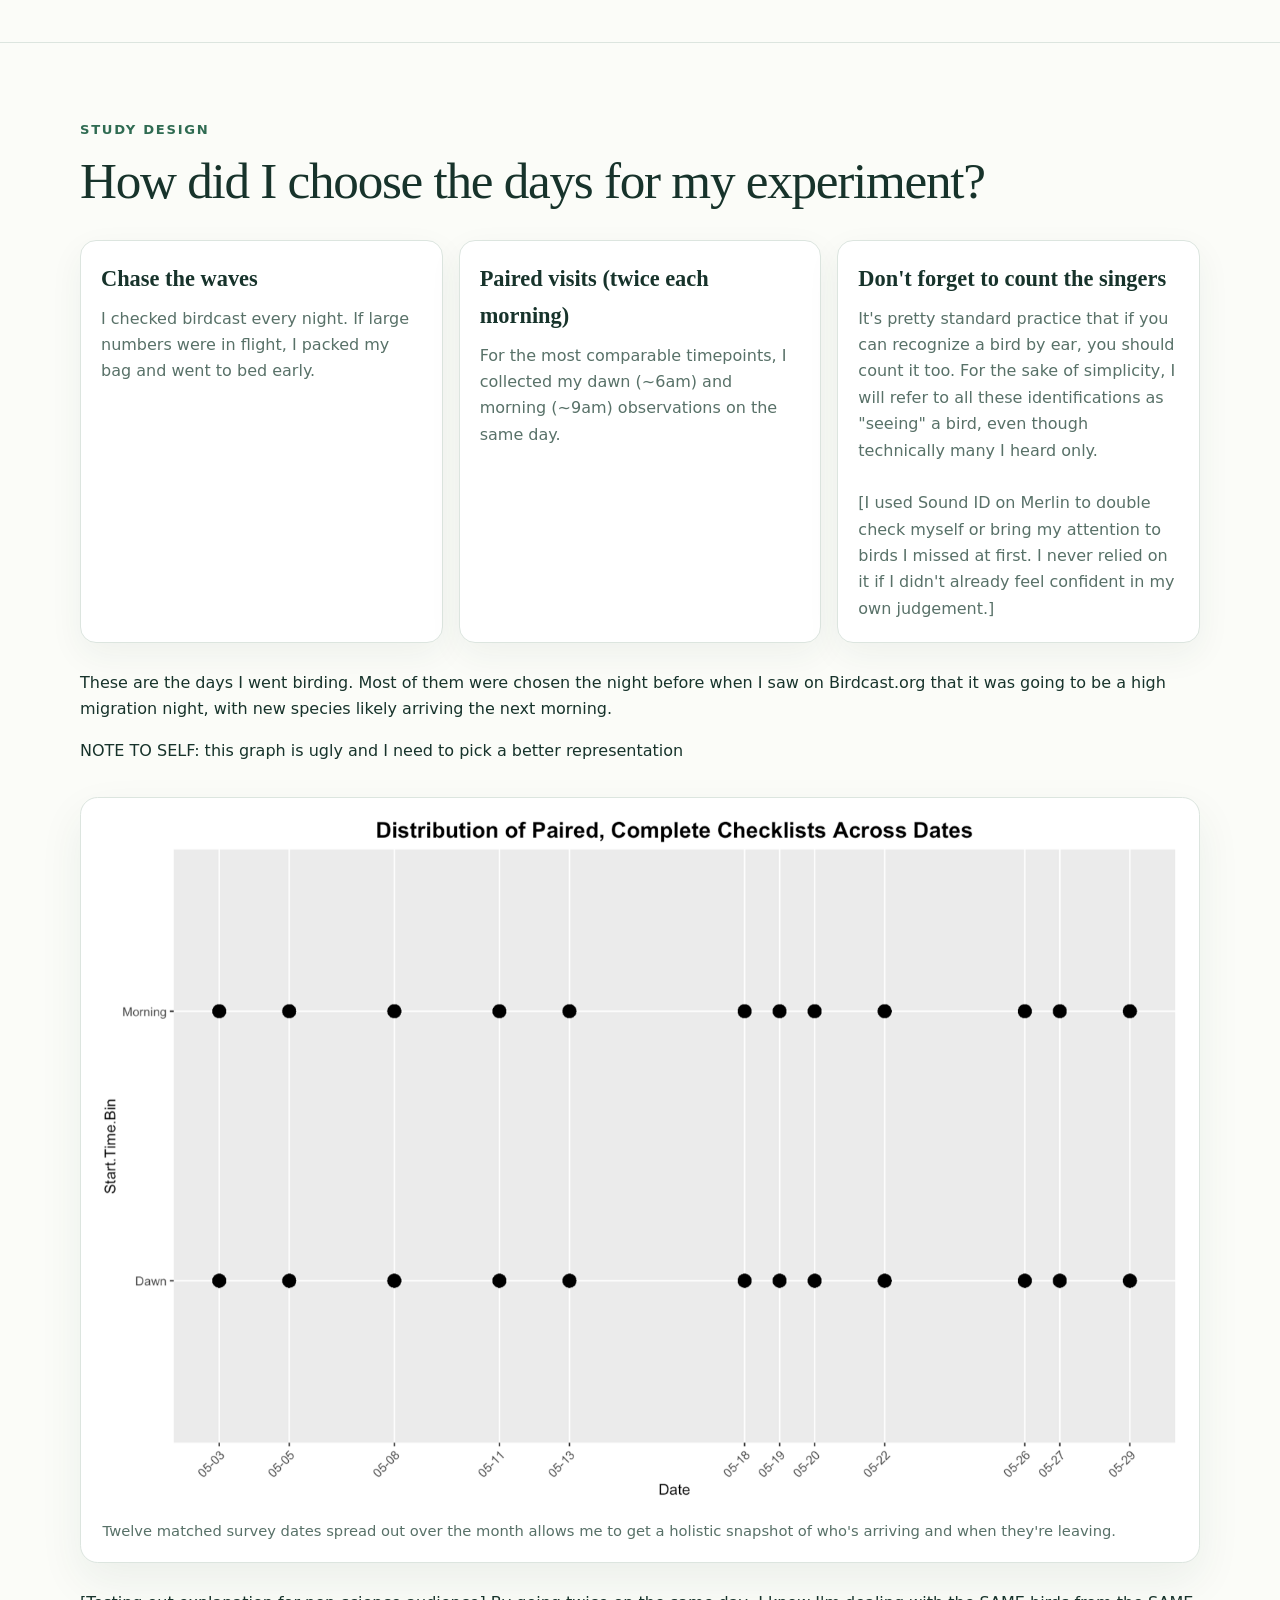
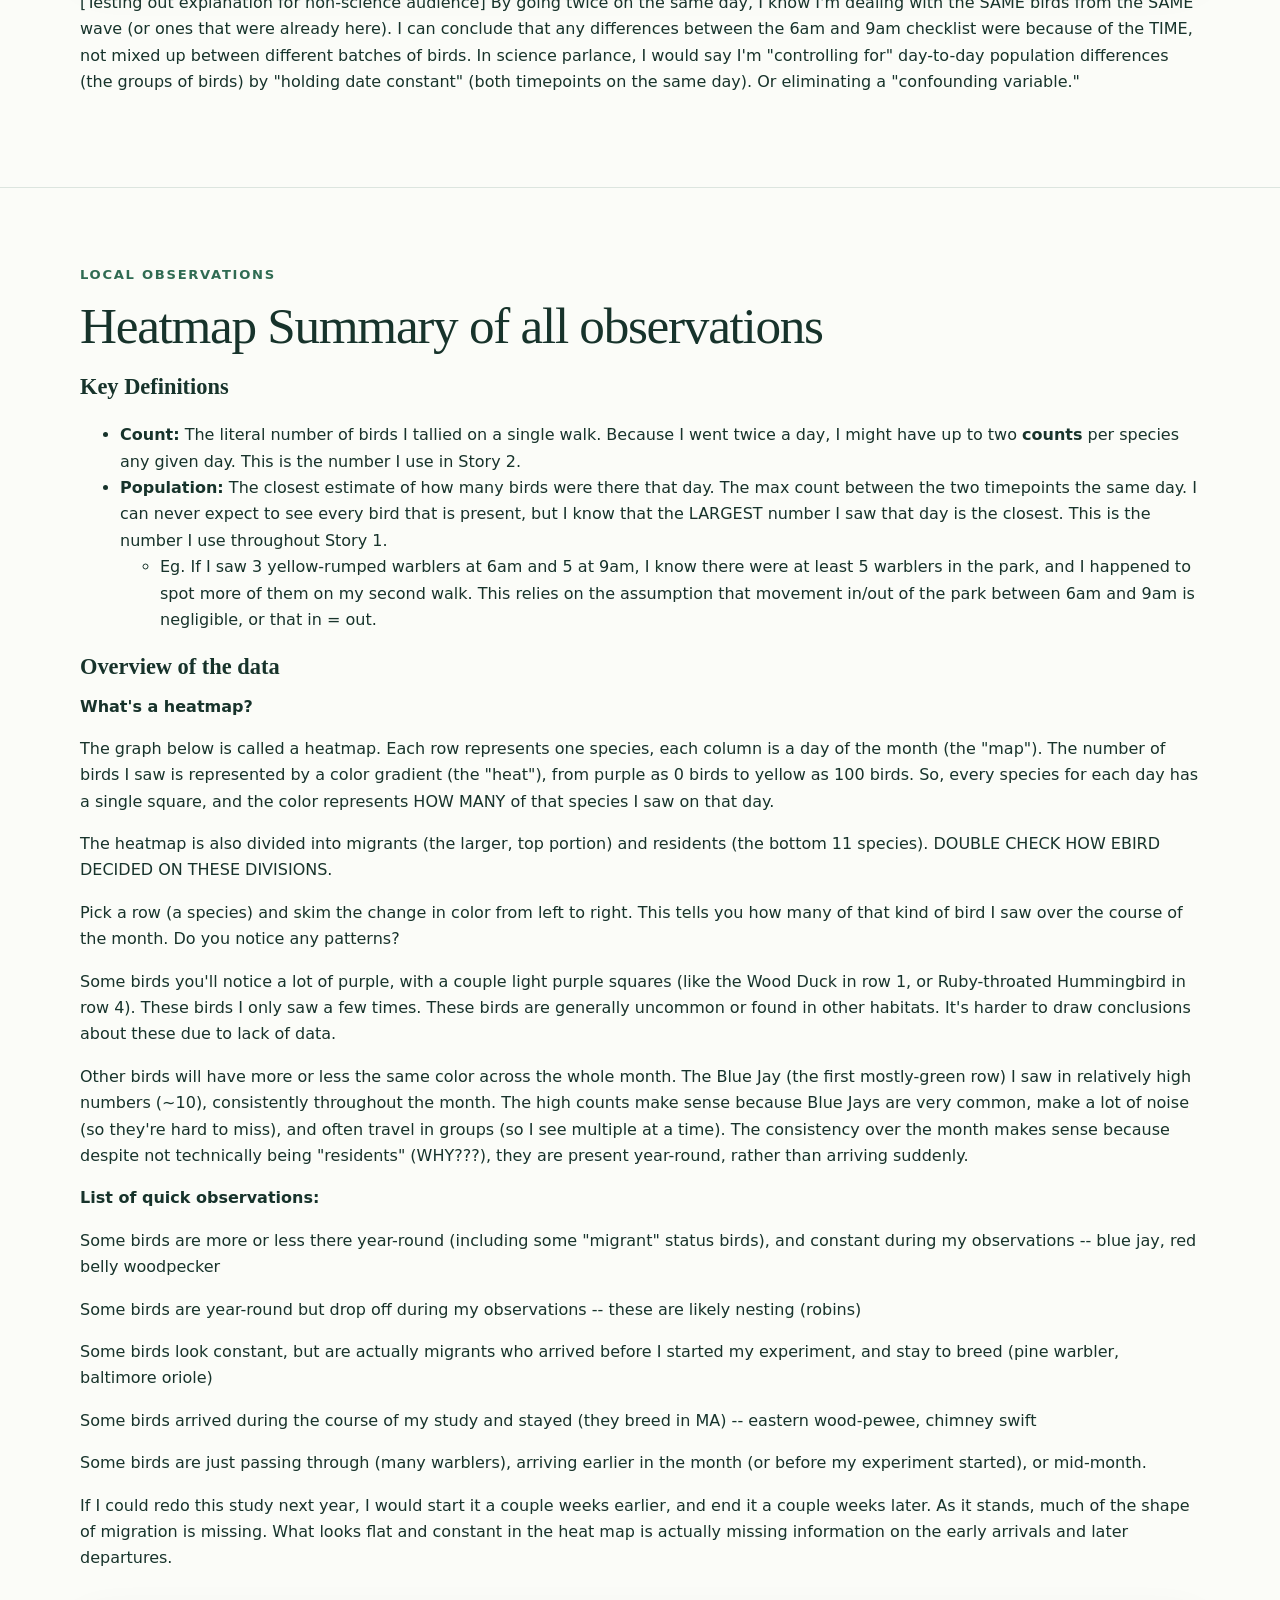
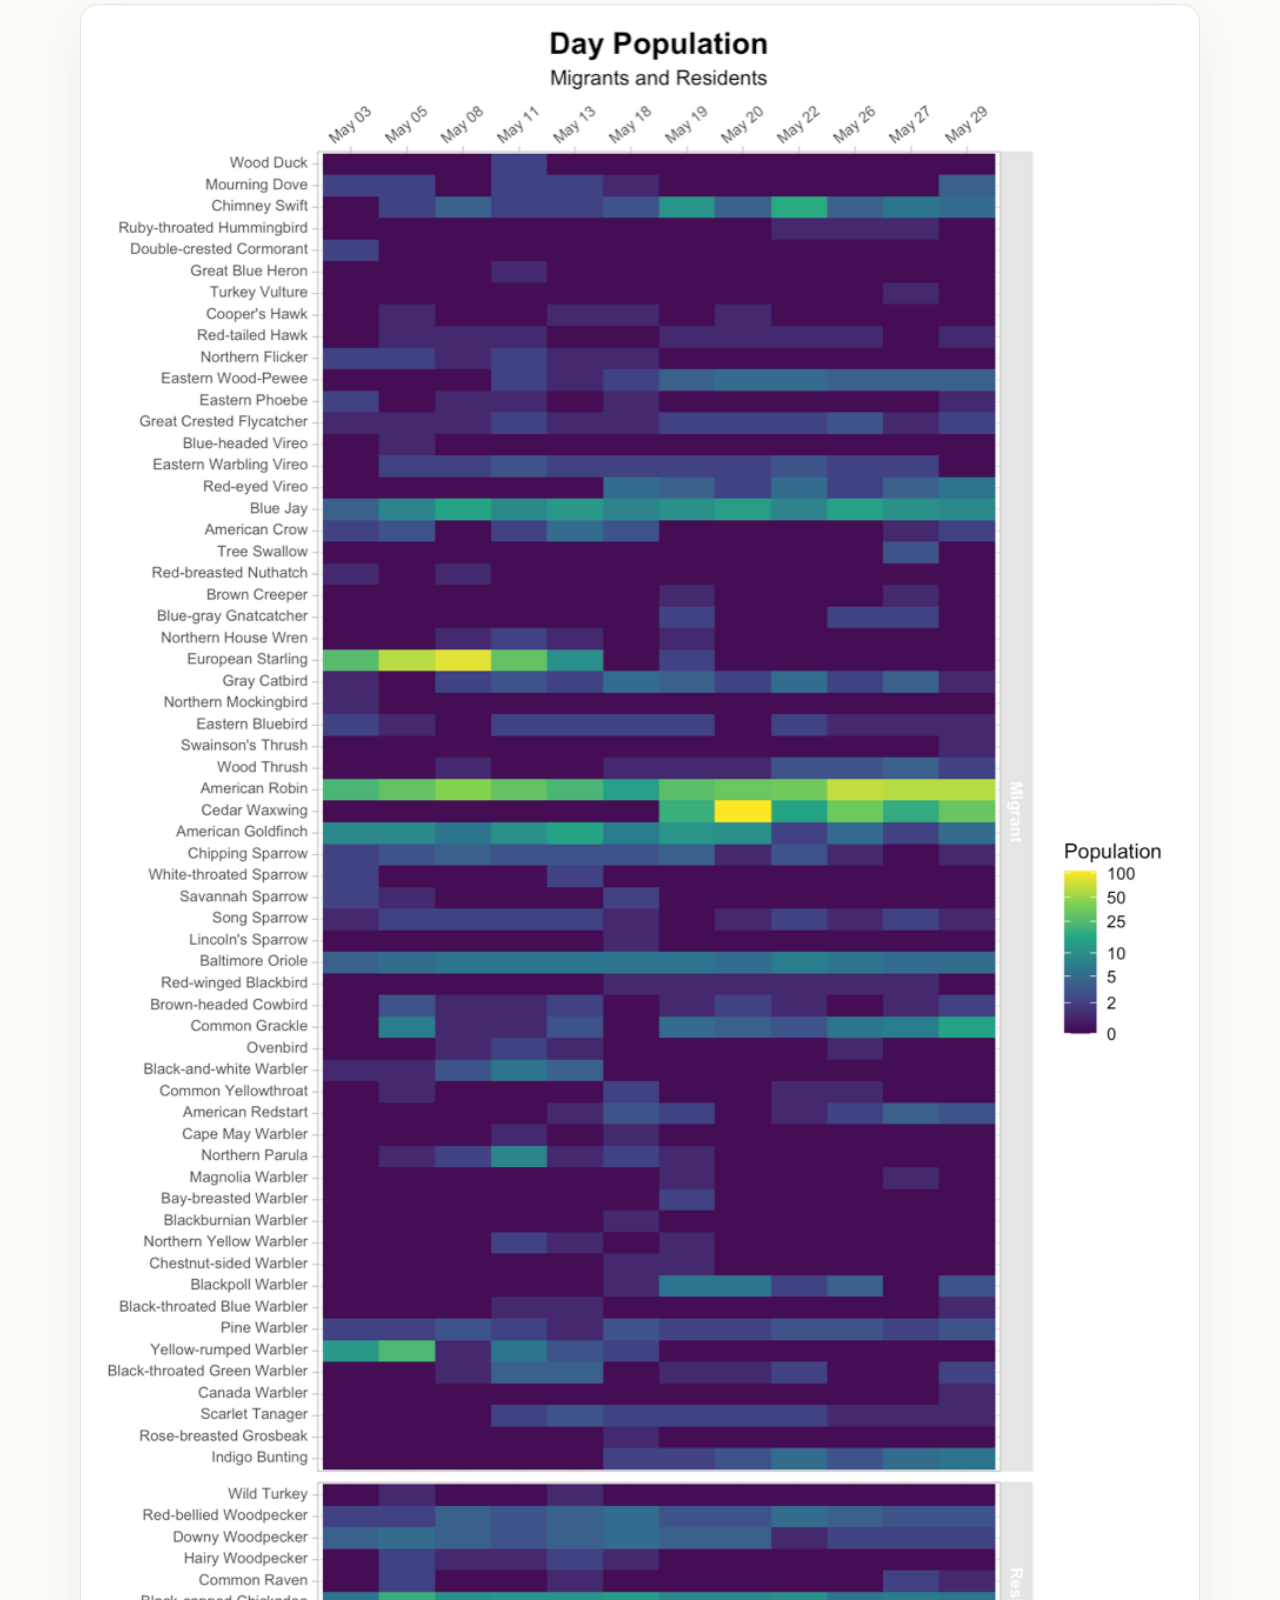
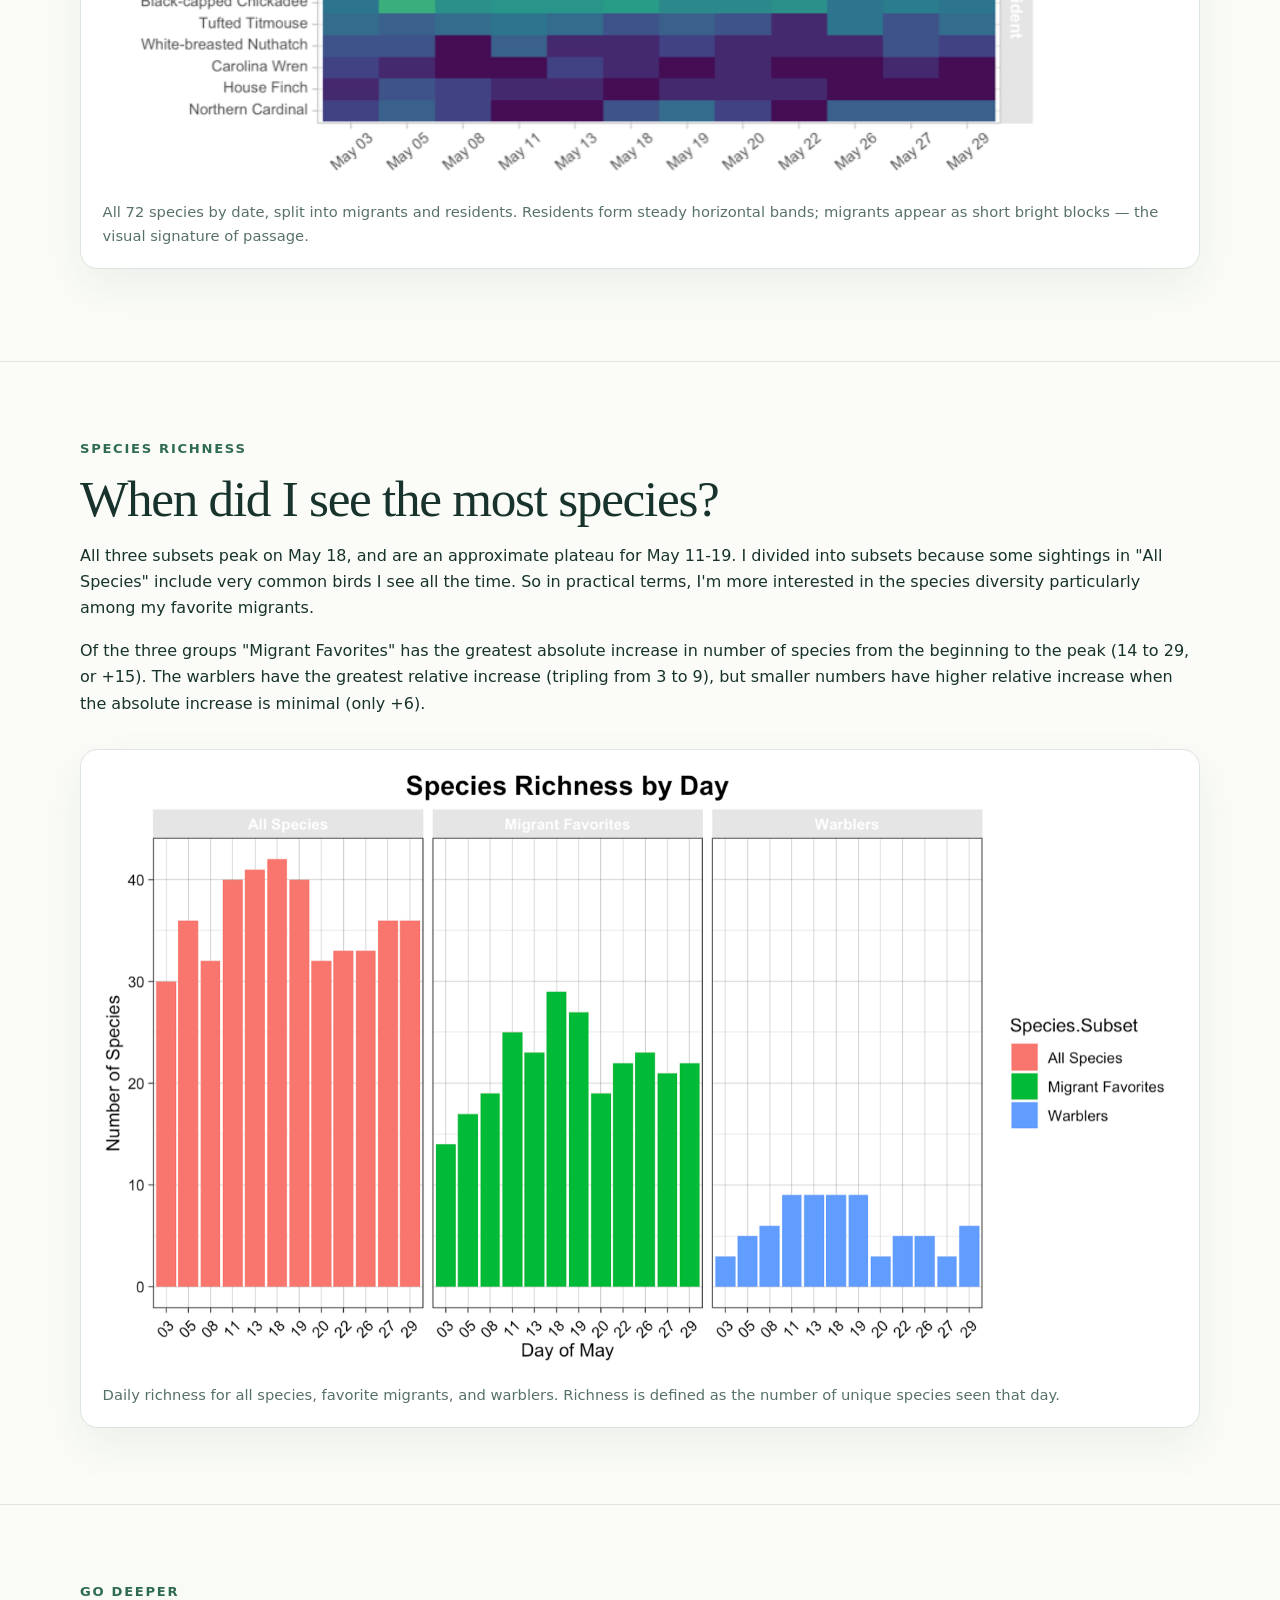
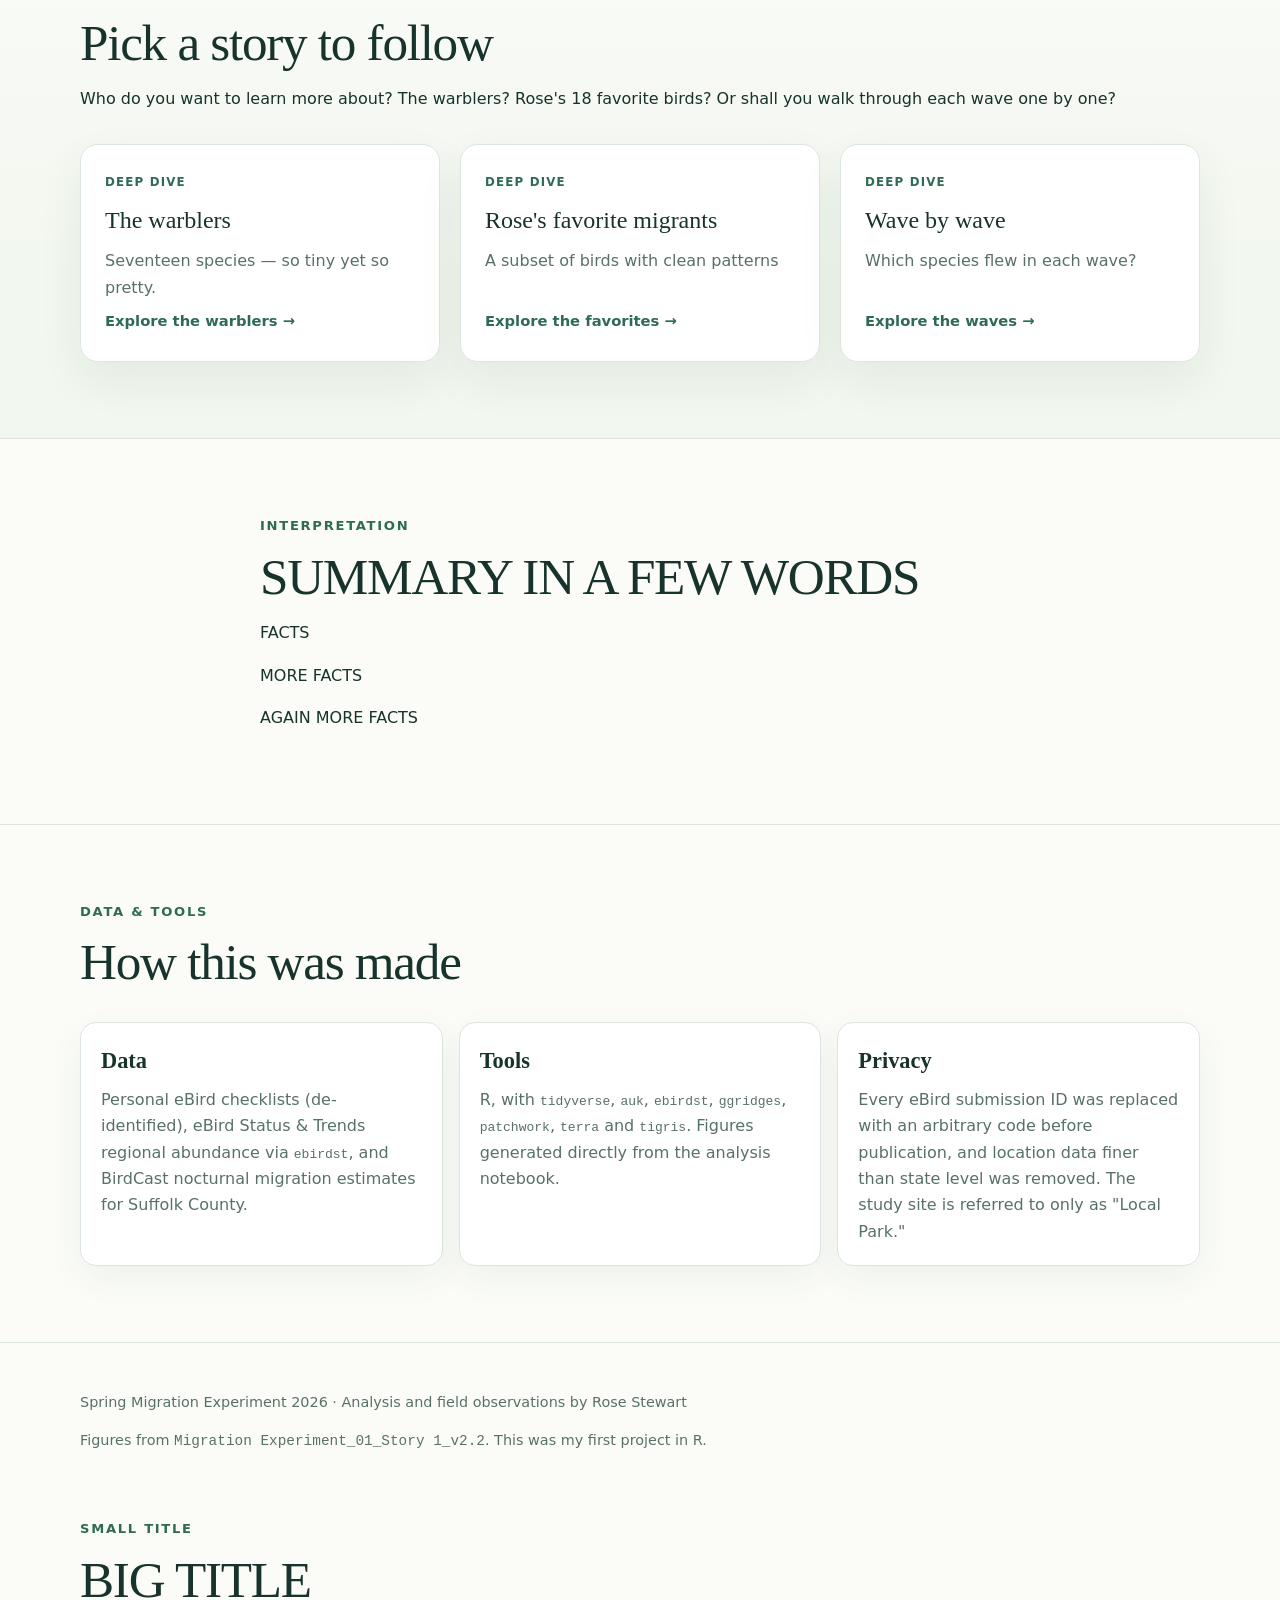
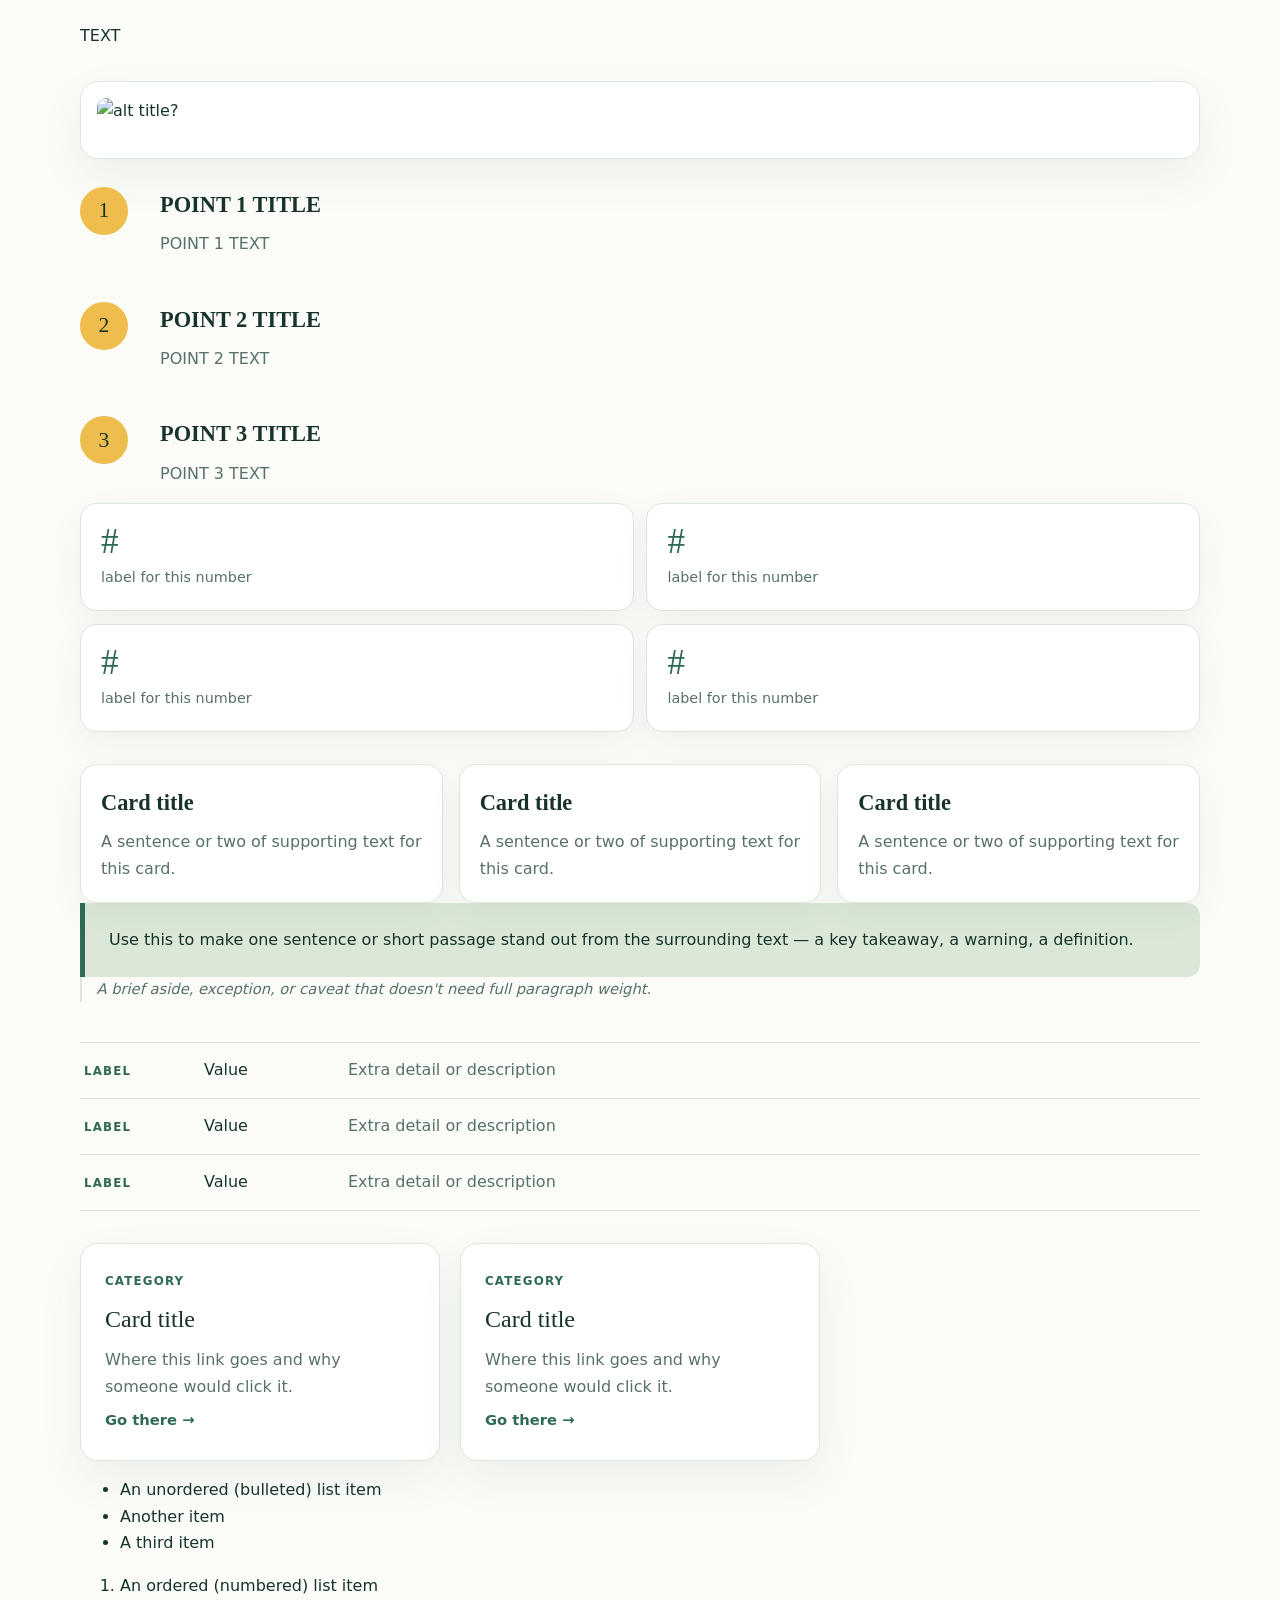
==== commit 906a5b6e: "Deleted some claude text" ====
--- a/docs/index.html
+++ b/docs/index.html
@@ -79,11 +79,11 @@
         <h3>This is the Birdcast Dashboard View</h3>
         <p>You can select any state or county and watch the numbers update as the birds travel. You can see the number of birds currently in flight, total crossed, average speed and direction (typically ~20-30mph, but can reach 60mph), and altitude (averaging 1000-1500ft, reaching up to 10,000ft). </p>
         <p>You can also see a summary of the movement that has occured so far in the season.</p>
-        <p>The green lines are actual measurements, the grey are historical averages. The averages are not "typical" in the sense that they are much, much smoother than reality. The real measurements are bumpy, even with huge peaks and valleys in the Birds in Flight graph. This is because this noise happens on different days every year, and the historical average smoothes it out.</p>
+        <p>The green lines are actual measurements, the grey are historical averages. The averages are not "typical" in the sense that they are much, much smoother than reality. Real movement is bumpy, especially with day-to-day flight numbers (see "And across the season... Birds in flight (nightly average)"). Averages smooth out this variation, representing a clean mid-point between the highs and lows.</p>
         <figure class="figure">
           <img src="assets/Birdcast_Dashboard_May-18-2026.png" alt="" loading="lazy">
           <figcaption>Dashboard of flight data from May 18, 2026 in Massachusetts. Because I pulled this image well after May 18, it shows data that would not be filled in if I had grabbed it May 18.
-            <br>This is not the same data I pulled for my migration analysis. I used the county where I birded, for more precise estimates. For anonymity I am not revealing my county location.
+            <br>This is not the same data I pulled for my migration analysis. I used the county where I birded, for more precise numbers.
             <br>BirdCast, Migration Dashboard; Massachusetts, May 18, 2026. Cornell Lab of Ornithology. 
           https://birdcast.org/migration-tools/migration-dashboard. Downloaded September 15, 2026.</figcaption>
         </figure>
@@ -96,7 +96,7 @@
         <p class="eyebrow">Regional context</p>
         <h2>This year (2026), migration arrived in five major waves</h2>
         <p>I pulled this data from the Birdcast Dashboard for my county.</p>
-        <p>ADD APPROPRIATE BIRDCAST CITATION. ALSO I NEED TO UNDERSTAND "AVG BIRDS IN FLIGHT BETTER", OR SWITCH TO TOTAL</p>
+        <p>NOTE TO SELF: ADD APPROPRIATE BIRDCAST CITATION. ALSO I NEED TO UNDERSTAND "AVG BIRDS IN FLIGHT BETTER", OR SWITCH TO TOTAL</p>
         <figure class="figure">
           <img src="assets/birdcast-waves.png" alt="Line chart of average birds in flight over Suffolk County during May, with five migration waves shaded in grey." loading="lazy">
           <figcaption>Average birds in flight over Suffolk County each night, with the five wave peaks shaded. The largest, Wave&nbsp;4, peaked on May 17 and maintained a high plateau through the 19th.</figcaption>
@@ -116,7 +116,7 @@
     <section>
           <div class="wrap">
             <p class="eyebrow">Study design</p>
-            <h2>How did I choose the best days to go birding?</h2>
+            <h2>How did I choose the days for my experiment?</h2>
             <div class="methods">
               <article class="method">
                 <h3>Chase the waves</h3>
@@ -133,11 +133,12 @@
               </article>
             </div>
             <p><br>These are the days I went birding. Most of them were chosen the night before when I saw on Birdcast.org that it was going to be a high migration night, with new species likely arriving the next morning. </p>
+            <p>NOTE TO SELF: this graph is ugly and I need to pick a better representation</p>
             <figure class="figure">
               <img src="assets/survey-schedule.png" alt="Twelve dates in May, to watch them come and go" loading="lazy">
               <figcaption>Twelve matched survey dates spread out over the month allows me to get a holistic snapshot of who's arriving and when they're leaving.</figcaption>
             </figure>
-            <p><br> [Testing out explanation for non-science audience] By going twice on the same day, I know I'm dealing with the SAME birds from the SAME wave (or one that were already here). That way I can conclude that any differences between the 6am and 9am checklist were because of the TIME, not mixed up with different batches of birds. In science parlance, I would say I'm "controlling for" day-to-day population differences by "holding date constant" (both timepoints on the same day). This is also "eliminating confounding variables"</p>
+            <p><br> [Testing out explanation for non-science audience] By going twice on the same day, I know I'm dealing with the SAME birds from the SAME wave (or ones that were already here). I can conclude that any differences between the 6am and 9am checklist were because of the TIME, not mixed up between different batches of birds. In science parlance, I would say I'm "controlling for" day-to-day population differences (the groups of birds) by "holding date constant" (both timepoints on the same day). Or eliminating a "confounding variable."</p>
           
           </div>
     </section>
@@ -151,7 +152,15 @@
         <p class="eyebrow">Local observations</p>
         <h2>Heatmap Summary of all observations</h2>
         <h3>Key Definitions</h3>
-        <p><strong>Claude filling in, TO EDIT:</strong> Each checklist logs a "Count" for a species &mdash; how many I tallied on that one outing. Most days I went out twice (6am and 9am), so a day can have two counts for the same species. "Population" is the max of those same-day counts, not the sum: the higher checklist almost certainly saw most or all of the individuals the lower one did, so adding them would double-count the same birds. Population is what every chart in this site plots.</p>
+        <ul class="tiered-list">
+          <li><strong>Count:</strong> The literal number of birds I tallied on a single walk. Because I went twice a day, I might have up to two <strong>counts</strong> per species any given day. This is the number I use in Story 2.</li>
+          <li><strong>Population:</strong> The closest estimate of how many birds were there that day. The max count between the two timepoints the same day. I can never expect to see every bird that is present, but I know that the LARGEST number I saw that day is the closest. This is the number I use throughout Story 1.
+            <ul>
+              <li>Eg. If I saw 3 yellow-rumped warblers at 6am and 5 at 9am, I know there were at least 5 warblers in the park, and I happened to spot more of them on my second walk. This relies on the assumption that movement in/out of the park between 6am and 9am is negligible, or that in = out.</li>
+            </ul>
+          </li>
+        </ul>
+
         <h3>Overview of the data</h3>
         <p><strong>What's a heatmap?</strong></p>
         <p>The graph below is called a heatmap. Each row represents one species, each column is a day of the month (the "map"). The number of birds I saw is represented by a color gradient (the "heat"), from purple as 0 birds to yellow as 100 birds. So, every species for each day has a single square, and the color represents HOW MANY of that species I saw on that day.</p>
